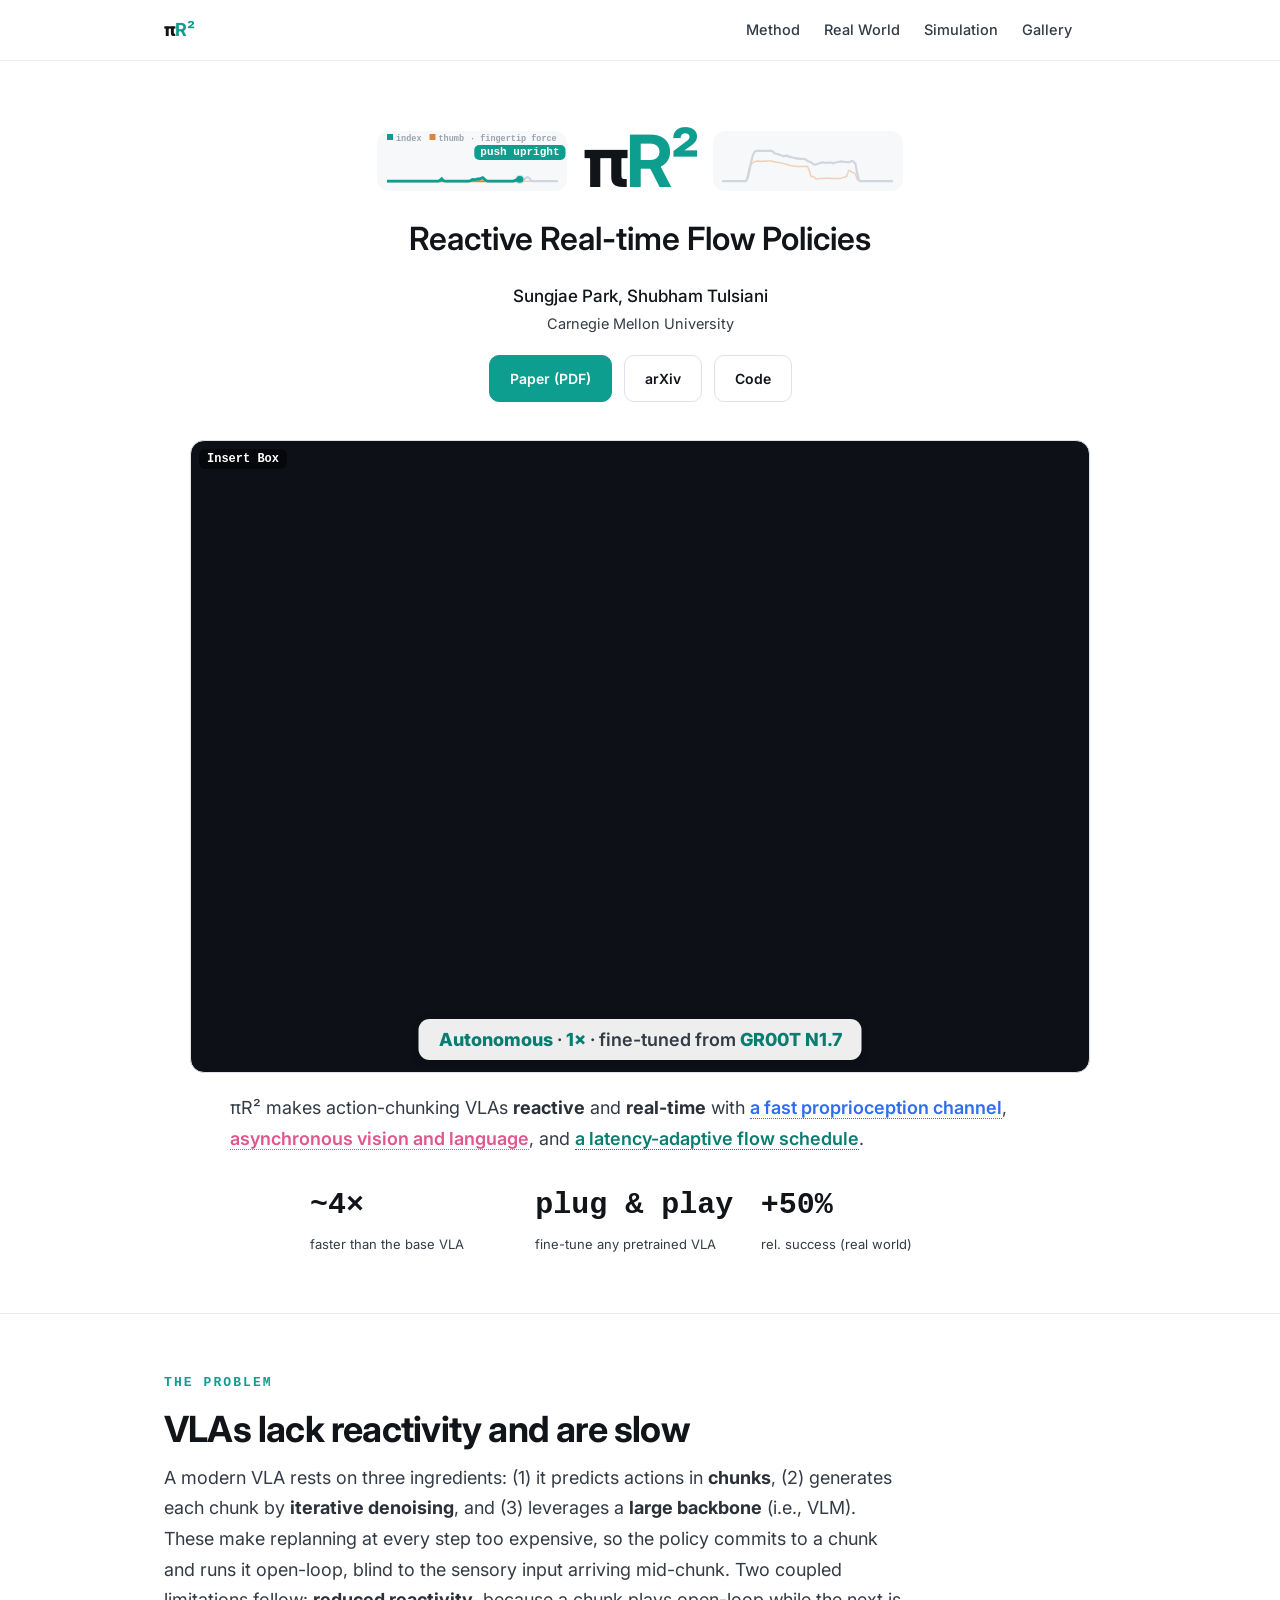
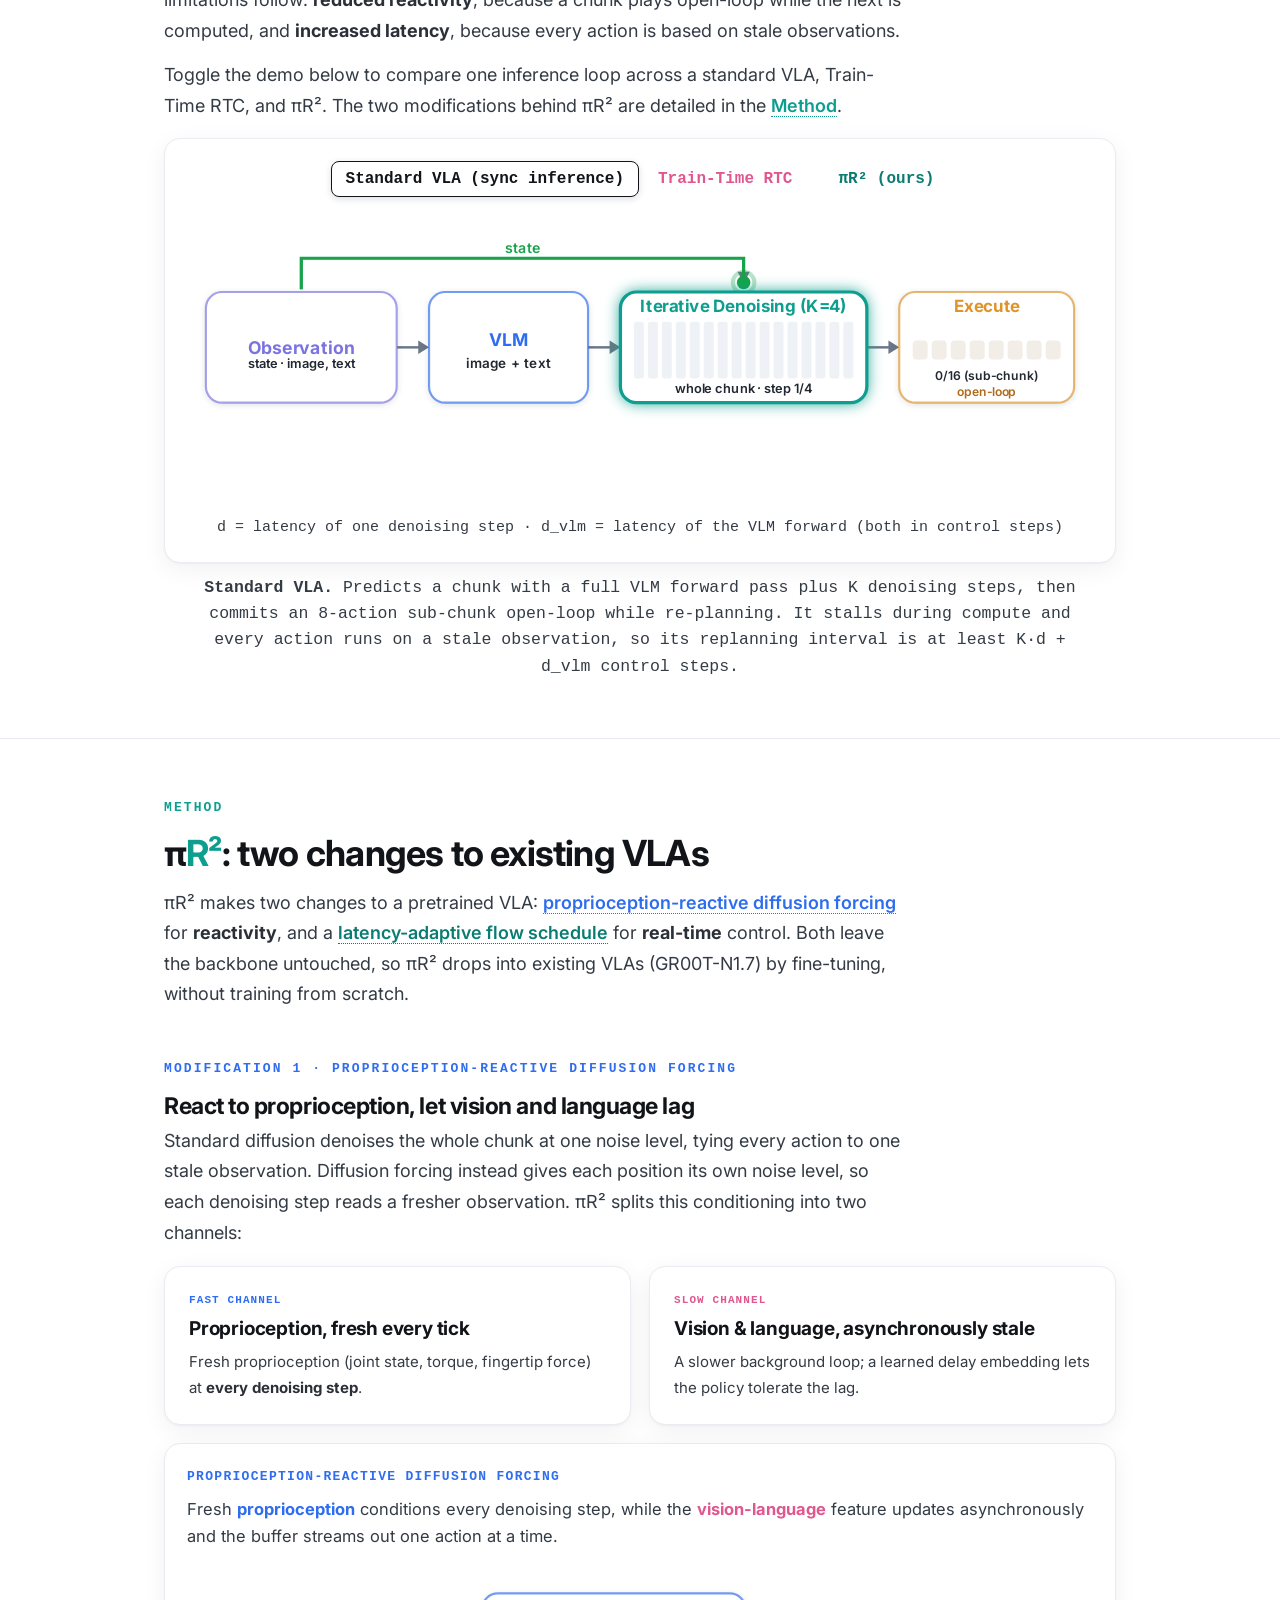
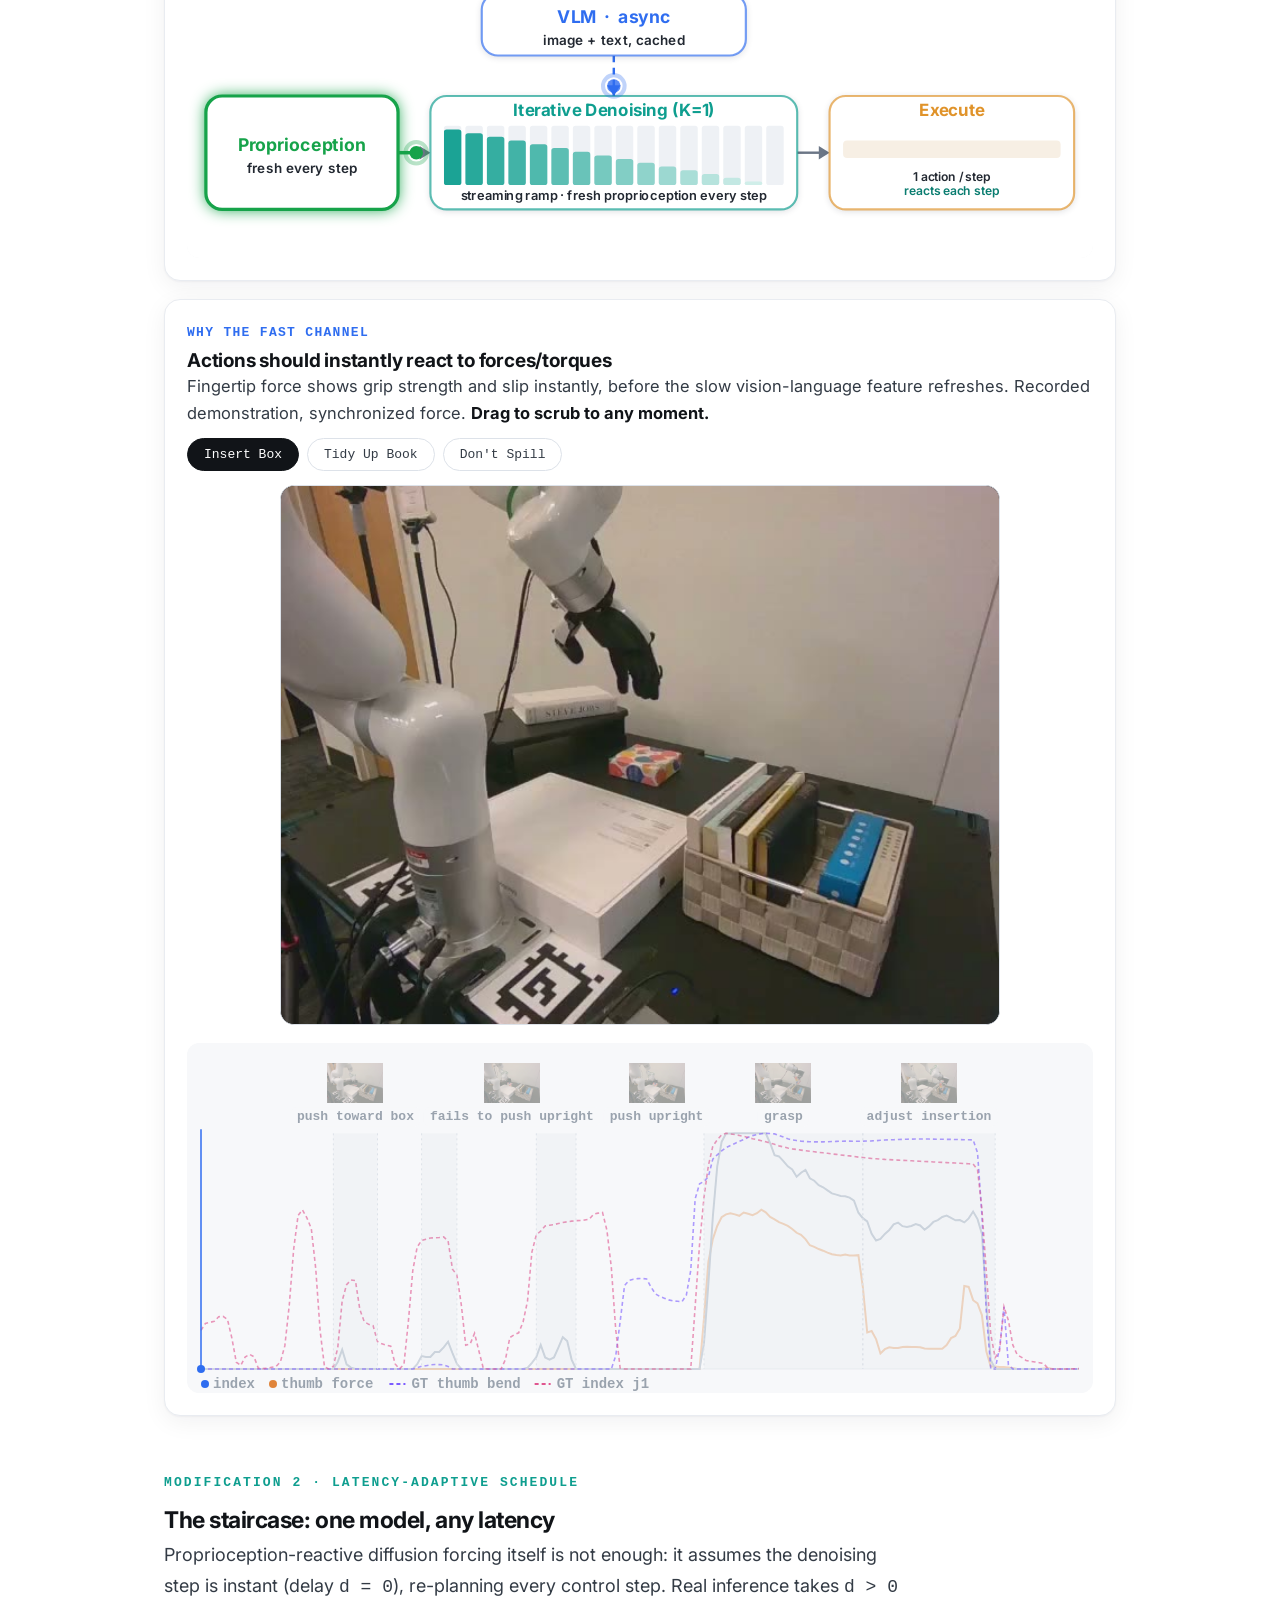
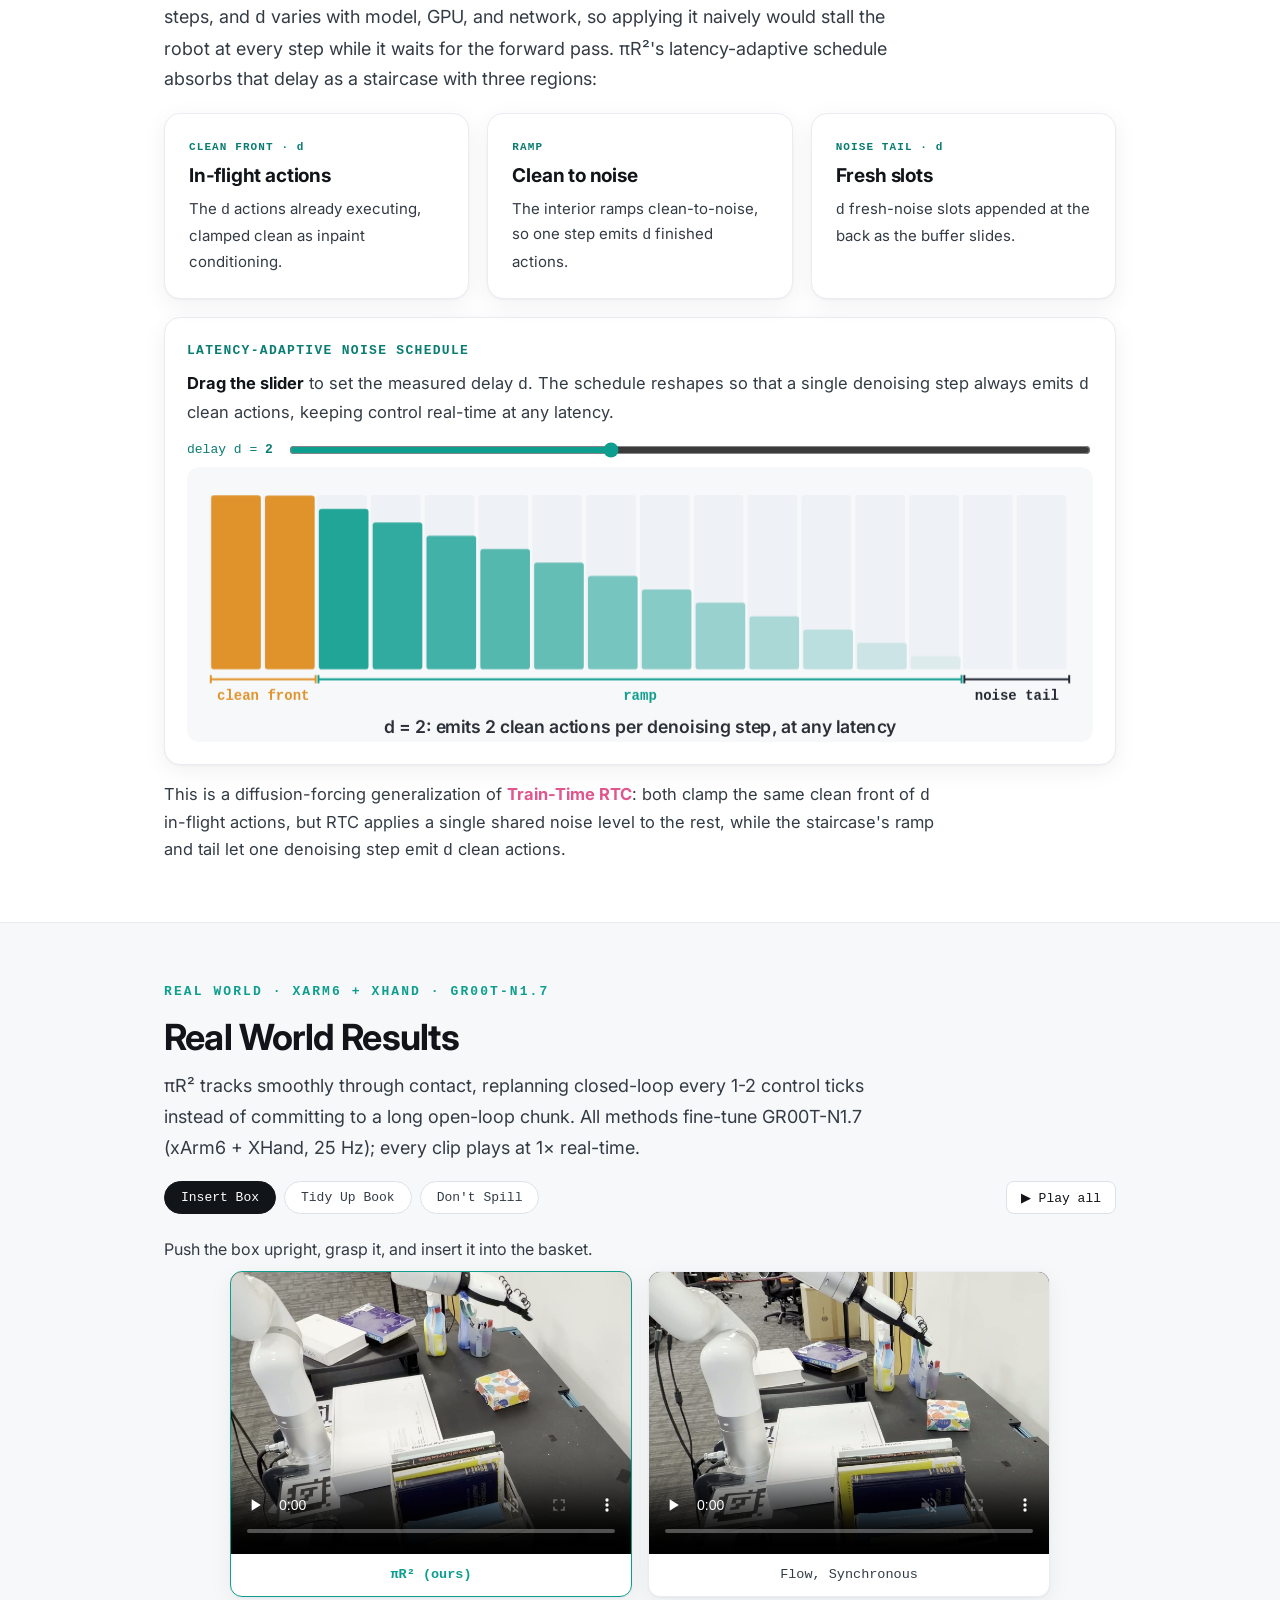
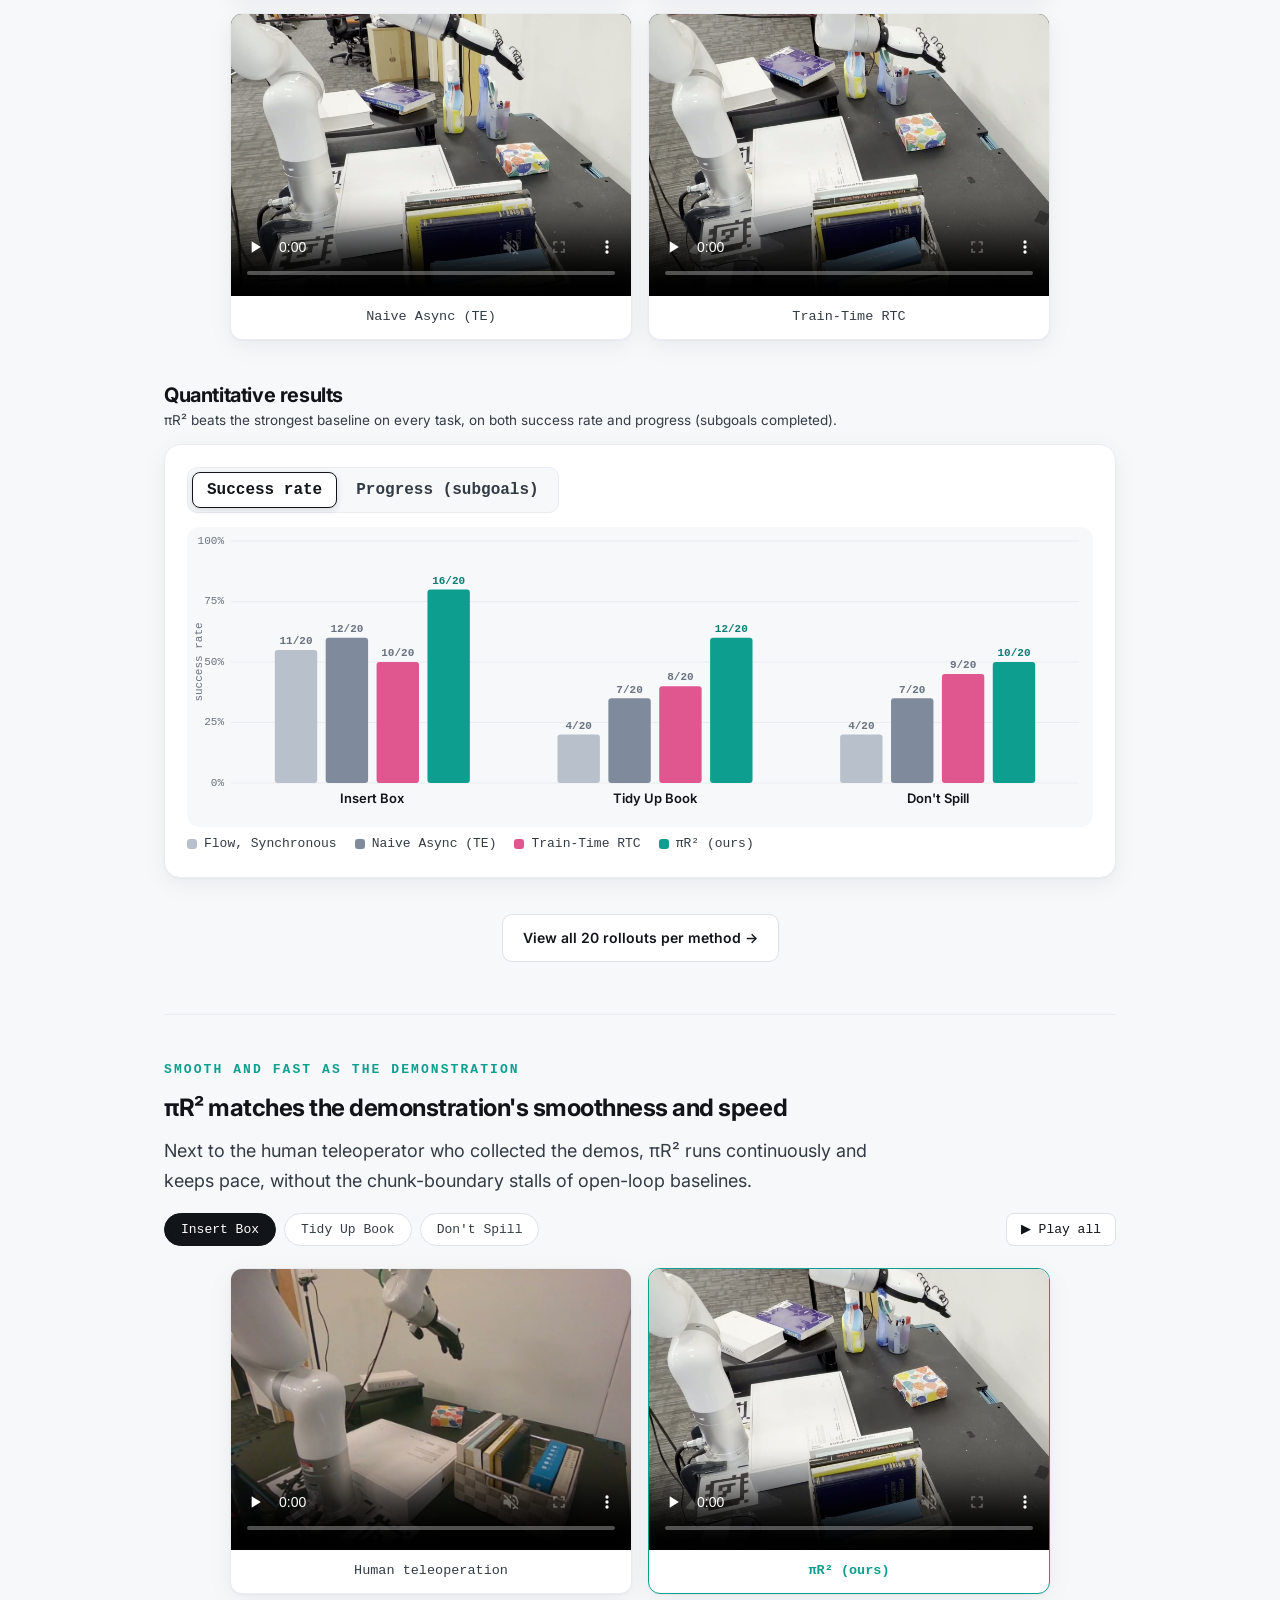
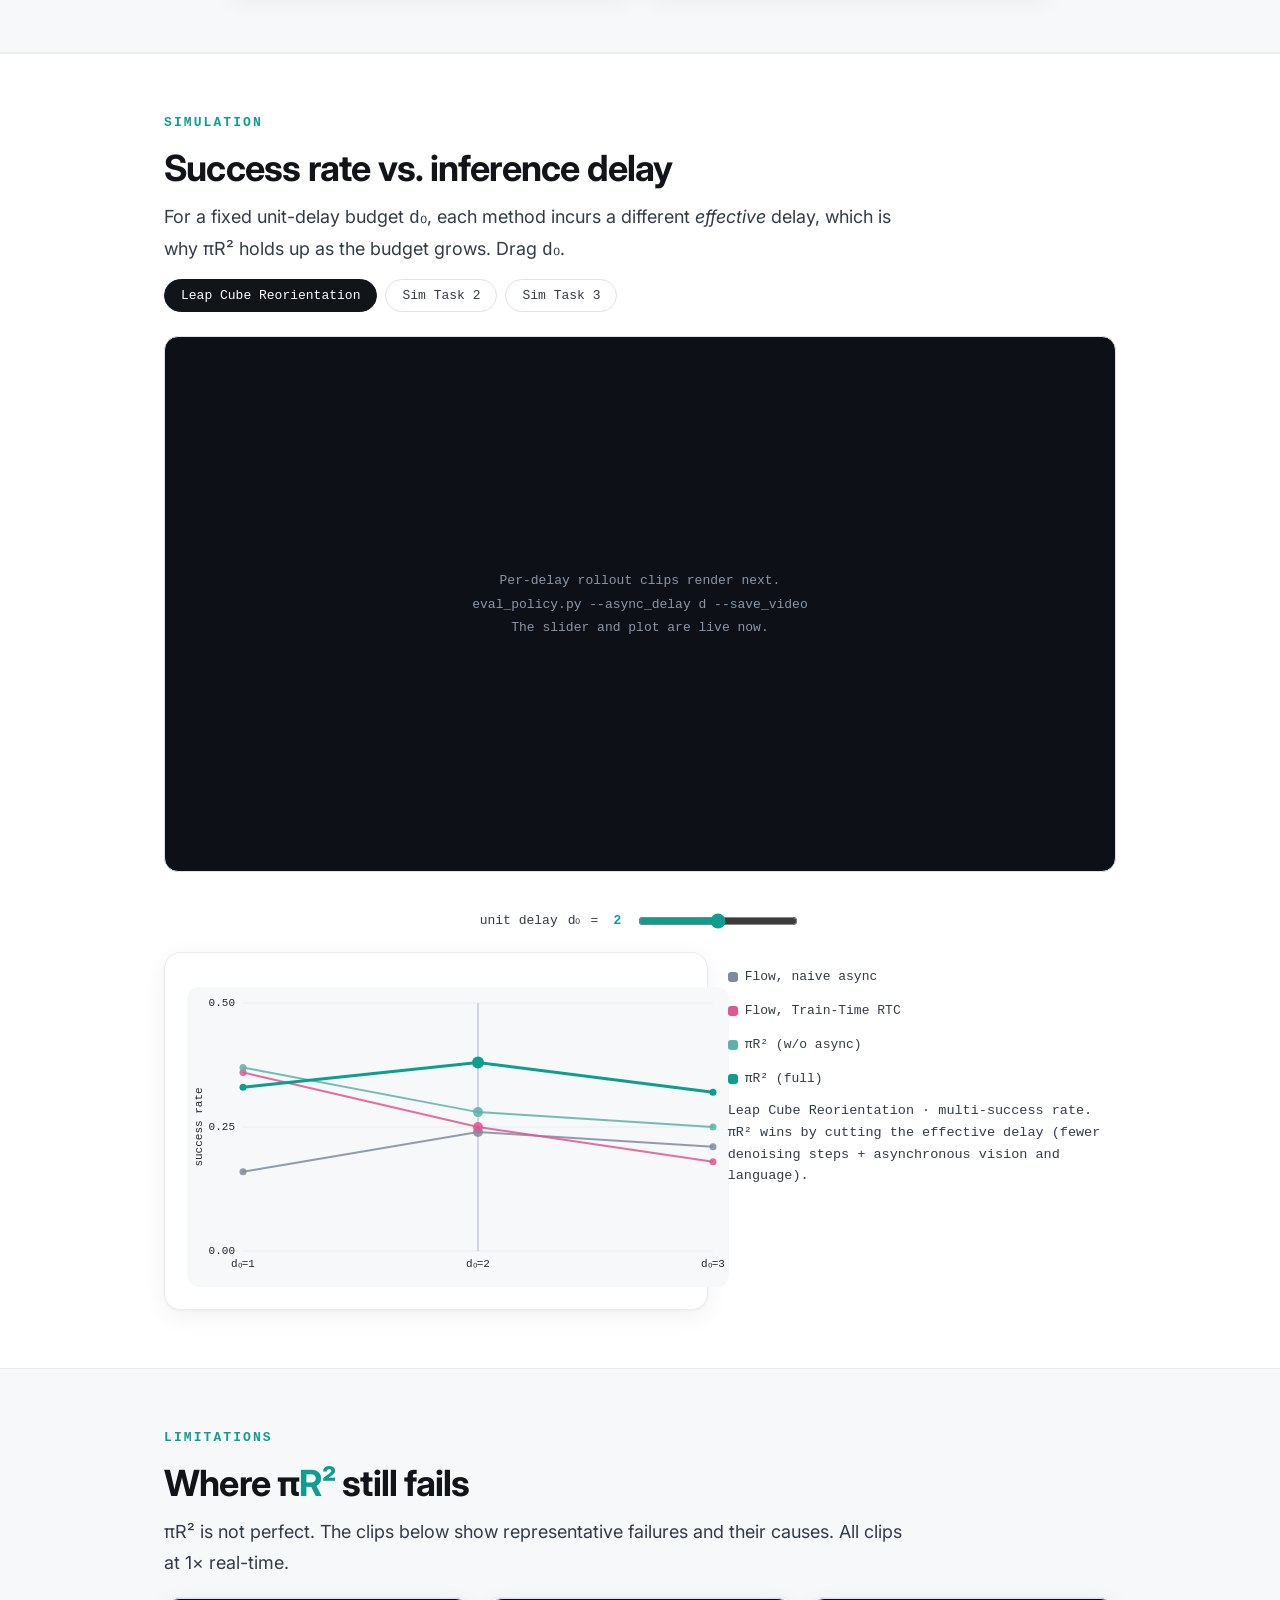
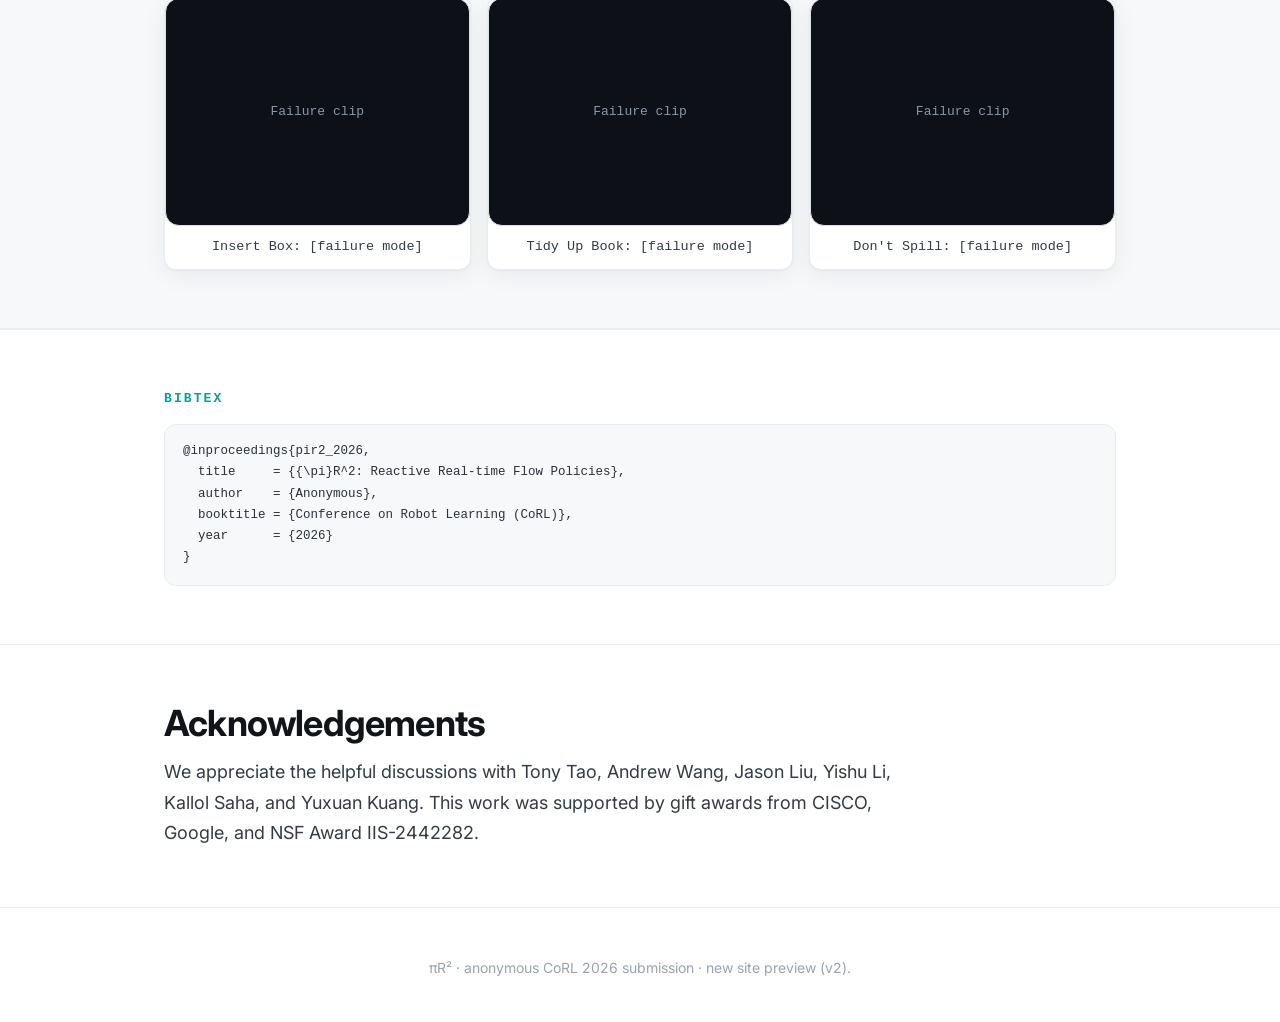
==== index.html @ e0f5c368 "Results chart: default to Success rate" ====
<!doctype html>
<html lang="en">
<head>
<meta charset="utf-8">
<meta name="viewport" content="width=device-width, initial-scale=1">
<title>πR²: Reactive Real-time Flow Policies</title>
<link rel="preconnect" href="https://fonts.googleapis.com">
<link href="https://fonts.googleapis.com/css2?family=Inter:wght@400;500;600;700;800&display=swap" rel="stylesheet">
<link rel="icon" href="static/favicon.svg" type="image/svg+xml">
<link rel="stylesheet" href="static/css/site.css">
</head>
<body>

<!-- NAV -->
<nav class="nav"><div class="wrap">
  <a class="brand" href="#top">&pi;<b>R²</b></a>
  <span class="links">
    <a href="#method">Method</a>
    <a href="#tasks">Real World</a>
    <a href="#delay">Simulation</a>
    <a href="rollouts.html">Gallery</a>
  </span>
  <span class="nav-actions"></span>
</div></nav>

<!-- HERO -->
<header class="hero" id="top"><div class="wrap">
  <div class="brandrow">
    <canvas class="hero-wave" aria-hidden="true"></canvas>
    <h1 class="title"><span class="pi">π</span><b>R²</b></h1>
    <canvas class="hero-wave" aria-hidden="true"></canvas>
  </div>
  <p class="subtitle">Reactive Real-time Flow Policies</p>
  <p class="authors"><a href="https://rureadyo.github.io/" target="_blank" rel="noopener">Sungjae Park</a>, <a href="https://shubhtuls.github.io/" target="_blank" rel="noopener">Shubham Tulsiani</a></p>
  <p class="affil">Carnegie Mellon University</p>
  <div class="cta">
    <a class="btn primary" href="#" id="paper-link">Paper (PDF)</a>
    <a class="btn" href="#" id="arxiv-link">arXiv</a>
    <a class="btn" href="#" id="code-link">Code</a>
  </div>
</div></header>

<!-- TEASER -->
<section id="teaser"><div class="wrap">
  <div class="vidwrap reel" style="max-width:900px;margin:0 auto;aspect-ratio:1536/1080">
    <video id="teaser-reel" muted playsinline autoplay preload="auto"></video>
    <span class="tlab" id="reel-lab"></span>
    <span class="tlab zoom" id="reel-zoom" style="display:none">reacting to contact</span>
    <div class="reel-sub"><b>Autonomous</b> &middot; <b>1&times;</b> &middot; fine-tuned from <b>GR00T&nbsp;N1.7</b></div>
  </div>
  <p class="lead" style="max-width:820px;margin:20px auto 0">πR² makes action-chunking VLAs <b style="color:var(--text)">reactive</b> and <b style="color:var(--text)">real-time</b> with <a href="#mod1" class="jump" style="color:var(--fast)">a fast proprioception channel</a>, <a href="#mod1" class="jump" style="color:var(--slow)">asynchronous vision and language</a>, and <a href="#mod2" class="jump" style="color:var(--accent-d)">a latency-adaptive flow schedule</a>.</p>
  <div class="stats">
    <div class="stat"><div class="n">~4×</div><div class="l">faster than the base VLA</div></div>
    <div class="stat"><div class="n">plug &amp; play</div><div class="l">fine-tune any pretrained VLA</div></div>
    <div class="stat"><div class="n">+50%</div><div class="l">rel. success (real world)</div></div>
  </div>
</div></section>

<!-- PROBLEM -->
<section id="problem"><div class="wrap">
  <p class="eyebrow">The problem</p>
  <h2>VLAs lack reactivity and are slow</h2>
  <p class="lead">A modern VLA rests on three ingredients: (1) it predicts actions in <b style="color:var(--text)">chunks</b>, (2) generates each chunk by <b style="color:var(--text)">iterative denoising</b>, and (3) leverages a <b style="color:var(--text)">large backbone</b> (i.e., VLM). These make replanning at every step too expensive, so the policy commits to a chunk and runs it open-loop, blind to the sensory input arriving mid-chunk. Two coupled limitations follow: <b style="color:var(--text)">reduced reactivity</b>, because a chunk plays open-loop while the next is computed, and <b style="color:var(--text)">increased latency</b>, because every action is based on stale observations.</p>
  <p class="lead" style="margin-top:14px">Toggle the demo below to compare one inference loop across a standard VLA, Train-Time RTC, and πR². The two modifications behind πR² are detailed in the <a href="#method" class="jump" style="color:var(--accent)">Method</a>.</p>
  <div class="panel" style="margin-top:16px">
    <div class="seg" id="flow-seg" style="margin-bottom:14px;justify-content:center;flex-wrap:wrap;width:100%;background:none;border:none;padding:0">
      <button class="segbtn active" data-m="0">Standard VLA (sync inference)</button>
      <button class="segbtn" data-m="3" style="color:#e0568f">Train-Time RTC</button>
      <button class="segbtn" data-m="4" style="margin-left:12px;color:var(--accent-d);font-weight:700">πR² (ours)</button>
    </div>
    <div class="hscroll"><canvas id="vla-canvas"></canvas></div>
    <p class="note" style="margin:8px 0 0;color:var(--dim);text-align:center;font-size:15px"><span class="mono">d</span> = latency of one denoising step &middot; <span class="mono">d_vlm</span> = latency of the VLM forward (both in control steps)</p>
  </div>
  <p class="note" id="flow-caption" style="max-width:880px;margin:12px auto 0;color:var(--dim);text-align:center;min-height:40px;font-size:16.5px"></p>
</div></section>

<!-- METHOD -->
<section id="method"><div class="wrap">
  <p class="eyebrow">Method</p>
  <h2>π<span style="color:var(--accent)">R²</span>: two changes to existing VLAs</h2>
  <p class="lead">πR² makes two changes to a pretrained VLA: <a href="#mod1" class="jump" style="color:var(--fast)">proprioception-reactive diffusion forcing</a> for <b style="color:var(--text)">reactivity</b>, and a <a href="#mod2" class="jump" style="color:var(--accent-d)">latency-adaptive flow schedule</a> for <b style="color:var(--text)">real-time</b> control. Both leave the backbone untouched, so πR² drops into existing VLAs (GR00T-N1.7) by fine-tuning, without training from scratch.</p>

  <p id="mod1" class="eyebrow" style="margin-top:48px;color:var(--fast);scroll-margin-top:70px">Modification 1 · proprioception-reactive diffusion forcing</p>
  <h3 style="font-size:23px;letter-spacing:-.02em;margin:0 0 6px">React to proprioception, let vision and language lag</h3>
  <p class="lead" style="margin-top:0">Standard diffusion denoises the whole chunk at one noise level, tying every action to one stale observation. Diffusion forcing instead gives each position its own noise level, so each denoising step reads a fresher observation. πR² splits this conditioning into two channels:</p>
  <div class="cards" style="margin-top:18px">
    <div class="card fast">
      <div class="tag">Fast channel</div>
      <h3>Proprioception, fresh every tick</h3>
      <p>Fresh proprioception (joint state, torque, fingertip force) at <b style="color:var(--text)">every denoising step</b>.</p>
    </div>
    <div class="card slow">
      <div class="tag">Slow channel</div>
      <h3>Vision &amp; language, asynchronously stale</h3>
      <p>A slower background loop; a learned delay embedding lets the policy tolerate the lag.</p>
    </div>
  </div>
  <div class="panel" style="margin-top:18px">
    <div class="tag mono" style="color:var(--fast);font-size:13px;letter-spacing:.1em;text-transform:uppercase;font-weight:600">Proprioception-reactive diffusion forcing</div>
    <p class="note" style="margin:8px 0 12px;color:var(--dim);font-size:16.5px;font-family:var(--sans)">Fresh <b style="color:var(--fast)">proprioception</b> conditions every denoising step, while the <b style="color:var(--slow)">vision-language</b> feature updates asynchronously and the buffer streams out one action at a time.</p>
    <div class="hscroll"><canvas id="m1-canvas"></canvas></div>
  </div>
  <div class="panel" style="margin-top:18px">
    <div class="tag mono" style="color:var(--fast);font-size:13px;letter-spacing:.1em;text-transform:uppercase;font-weight:600">Why the fast channel</div>
    <h3 style="margin:6px 0 2px">Actions should instantly react to forces/torques</h3>
    <p class="note" style="margin:0 0 12px;color:var(--dim);font-size:16.5px;font-family:var(--sans)">Fingertip force shows grip strength and slip instantly, before the slow vision-language feature refreshes. Recorded demonstration, synchronized force. <b style="color:var(--ink)">Drag to scrub to any moment.</b></p>
    <div class="tabs" id="proprio-tabs" style="margin-bottom:14px"></div>
    <div class="pgrid">
      <div class="vidwrap" style="aspect-ratio:4/3">
        <video id="proprio-video" muted loop playsinline autoplay preload="auto" poster="static/videos/proprio/frames/box_0.jpg"></video>
      </div>
      <div class="hscroll"><div class="hswide"><canvas id="proprio-canvas"></canvas></div></div>
    </div>
  </div>

  <p id="mod2" class="eyebrow" style="margin-top:56px;color:var(--accent);scroll-margin-top:70px">Modification 2 · latency-adaptive schedule</p>
  <h3 style="font-size:23px;letter-spacing:-.02em;margin:0 0 6px">The staircase: one model, any latency</h3>
  <p class="lead" style="margin-top:0">Proprioception-reactive diffusion forcing itself is not enough: it assumes the denoising step is instant (delay <span class="mono">d = 0</span>), re-planning every control step. Real inference takes <span class="mono">d &gt; 0</span> steps, and <span class="mono">d</span> varies with model, GPU, and network, so applying it naively would stall the robot at every step while it waits for the forward pass. πR²'s latency-adaptive schedule absorbs that delay as a staircase with three regions:</p>
  <div class="cards" style="margin-top:18px;grid-template-columns:repeat(auto-fit,minmax(190px,1fr))">
    <div class="card"><div class="tag" style="color:var(--accent-d)">Clean front &middot; <span style="text-transform:none">d</span></div><h3>In-flight actions</h3><p>The <span class="mono">d</span> actions already executing, clamped clean as inpaint conditioning.</p></div>
    <div class="card"><div class="tag" style="color:var(--accent-d)">Ramp</div><h3>Clean to noise</h3><p>The interior ramps clean-to-noise, so one step emits <span class="mono">d</span> finished actions.</p></div>
    <div class="card"><div class="tag" style="color:var(--accent-d)">Noise tail &middot; <span style="text-transform:none">d</span></div><h3>Fresh slots</h3><p><span class="mono">d</span> fresh-noise slots appended at the back as the buffer slides.</p></div>
  </div>
  <div class="panel" style="margin-top:18px">
    <div class="tag mono" style="color:var(--accent-d);font-size:13px;letter-spacing:.1em;text-transform:uppercase;font-weight:600">Latency-adaptive noise schedule</div>
    <p class="note" style="margin:8px 0 14px;color:var(--dim);font-size:16.5px;font-family:var(--sans)"><b style="color:var(--ink)">Drag the slider</b> to set the measured delay <span class="mono">d</span>. The schedule reshapes so that a single denoising step always emits <span class="mono">d</span> clean actions, keeping control real-time at any latency.</p>
    <div style="display:flex;align-items:center;gap:14px;margin-bottom:6px">
      <span class="mono" style="font-size:13px;color:var(--accent-d);white-space:nowrap">delay d = <b id="m2-dval">2</b></span>
      <input type="range" id="m2-d" min="0" max="5" value="2" step="1" style="flex:1;accent-color:var(--accent)">
    </div>
    <div class="hscroll"><canvas id="m2-canvas"></canvas></div>
  </div>
  <p class="note" style="max-width:780px;margin:16px 0 0;color:var(--dim);font-size:16.5px;font-family:var(--sans)">This is a diffusion-forcing generalization of <b style="color:#e0568f">Train-Time RTC</b>: both clamp the same clean front of <span class="mono">d</span> in-flight actions, but RTC applies a single shared noise level to the rest, while the staircase's ramp and tail let one denoising step emit <span class="mono">d</span> clean actions.</p>

</div></section>

<!-- REAL-WORLD TASKS -->
<section id="tasks" class="alt"><div class="wrap">
  <p class="eyebrow">Real world · xArm6 + XHand ·  GR00T-N1.7</p>
  <h2>Real World Results</h2>
  <p class="lead">πR² tracks smoothly through contact, replanning closed-loop every 1-2 control ticks instead of committing to a long open-loop chunk. All methods fine-tune GR00T-N1.7 (xArm6 + XHand, 25&nbsp;Hz); every clip plays at 1× real-time.</p>

  <div class="tabs" style="margin-top:18px">
    <button class="tab active" data-tab="task" data-key="box">Insert Box</button>
    <button class="tab" data-tab="task" data-key="book">Tidy Up Book</button>
    <button class="tab" data-tab="task" data-key="spill">Don't Spill</button>
    <button class="btn-sm playall" data-group="task" style="margin-left:auto">▶ Play all</button>
</div>

  <div data-tabgroup="task">
    <div data-panel="task" data-key="box">
      <p class="taskdesc">Push the box upright, grasp it, and insert it into the basket.</p>
      <div class="taskgrid">
        <div class="vcell ours" data-task="box" data-method="ours"><video preload="none" poster="static/videos/posters/box_ours.jpg" controls muted loop playsinline><source src="static/videos/box_ours.mp4" type="video/mp4"></video><div class="lab">πR² (ours)</div></div>
        <div class="vcell" data-task="box" data-method="sync"><video preload="none" poster="static/videos/posters/box_sync.jpg" controls muted loop playsinline><source src="static/videos/box_sync.mp4" type="video/mp4"></video><div class="lab">Flow, Synchronous</div></div>
        <div class="vcell" data-task="box" data-method="async"><video preload="none" poster="static/videos/posters/box_async.jpg" controls muted loop playsinline><source src="static/videos/box_async.mp4" type="video/mp4"></video><div class="lab">Naive Async (TE)</div></div>
        <div class="vcell" data-task="box" data-method="rtc"><video preload="none" poster="static/videos/posters/box_rtc.jpg" controls muted loop playsinline><source src="static/videos/box_rtc.mp4" type="video/mp4"></video><div class="lab">Train-Time RTC</div></div>
      </div>
    </div>
    <div data-panel="task" data-key="book" style="display:none">
      <p class="taskdesc">Pull a book from the stack and place it into the basket.</p>
      <div class="taskgrid">
        <div class="vcell ours" data-task="book" data-method="ours"><video preload="none" poster="static/videos/posters/book_ours.jpg" controls muted loop playsinline><source src="static/videos/book_ours.mp4" type="video/mp4"></video><div class="lab">πR² (ours)</div></div>
        <div class="vcell" data-task="book" data-method="sync"><video preload="none" poster="static/videos/posters/book_sync.jpg" controls muted loop playsinline><source src="static/videos/book_sync.mp4" type="video/mp4"></video><div class="lab">Flow, Synchronous</div></div>
        <div class="vcell" data-task="book" data-method="async"><video preload="none" poster="static/videos/posters/book_async.jpg" controls muted loop playsinline><source src="static/videos/book_async.mp4" type="video/mp4"></video><div class="lab">Naive Async (TE)</div></div>
        <div class="vcell" data-task="book" data-method="rtc"><video preload="none" poster="static/videos/posters/book_rtc.jpg" controls muted loop playsinline><source src="static/videos/book_rtc.mp4" type="video/mp4"></video><div class="lab">Train-Time RTC</div></div>
      </div>
    </div>
    <div data-panel="task" data-key="spill" style="display:none">
      <p class="taskdesc">Pick the ball, place it in the bowl, carry to the cutting board without spilling.</p>
      <div class="taskgrid">
        <div class="vcell ours" data-task="spill" data-method="ours"><video preload="none" poster="static/videos/posters/spill_ours.jpg" controls muted loop playsinline><source src="static/videos/spill_ours.mp4" type="video/mp4"></video><div class="lab">πR² (ours)</div></div>
        <div class="vcell" data-task="spill" data-method="sync"><video preload="none" poster="static/videos/posters/spill_sync.jpg" controls muted loop playsinline><source src="static/videos/spill_sync.mp4" type="video/mp4"></video><div class="lab">Flow, Synchronous</div></div>
        <div class="vcell" data-task="spill" data-method="async"><video preload="none" poster="static/videos/posters/spill_async.jpg" controls muted loop playsinline><source src="static/videos/spill_async.mp4" type="video/mp4"></video><div class="lab">Naive Async (TE)</div></div>
        <div class="vcell" data-task="spill" data-method="rtc"><video preload="none" poster="static/videos/posters/spill_rtc.jpg" controls muted loop playsinline><source src="static/videos/spill_rtc.mp4" type="video/mp4"></video><div class="lab">Train-Time RTC</div></div>
      </div>
    </div>
  </div>
  <div style="margin-top:44px">
    <h3 style="font-size:20px;letter-spacing:-.02em;margin:0 0 4px">Quantitative results</h3>
    <p class="note" style="margin:0 0 12px;font-family:var(--sans);color:var(--dim)">πR² beats the strongest baseline on every task, on both success rate and progress (subgoals completed).</p>
    <div class="panel">
      <div class="seg" id="results-metric" style="margin-bottom:14px">
        <button class="segbtn active" data-m="sr">Success rate</button>
        <button class="segbtn" data-m="prog">Progress (subgoals)</button>
      </div>
      <div class="hscroll"><canvas id="results-canvas"></canvas></div>
      <div class="legend" style="margin-top:6px">
        <span class="k"><span class="dot" style="background:#b8c0cc"></span> Flow, Synchronous</span>
        <span class="k"><span class="dot" style="background:#7f8b9c"></span> Naive Async (TE)</span>
        <span class="k"><span class="dot" style="background:#e0568f"></span> Train-Time RTC</span>
        <span class="k"><span class="dot" style="background:#0e9e8f"></span> πR² (ours)</span>
      </div>
    </div>
  </div>

  <div class="center" style="margin-top:36px">
    <a class="btn" href="rollouts.html">View all 20 rollouts per method →</a>
  </div>

  <div style="margin-top:52px;padding-top:44px;border-top:1px solid var(--line)">
    <p class="eyebrow">Smooth and fast as the demonstration</p>
    <h3 style="font-size:24px;letter-spacing:-.02em">πR² matches the demonstration's smoothness and speed</h3>
    <p class="lead" style="margin-bottom:6px">Next to the human teleoperator who collected the demos, πR² runs continuously and keeps pace, without the chunk-boundary stalls of open-loop baselines.</p>
    <div class="tabs" style="margin-top:16px">
    <button class="tab active" data-tab="tele" data-key="box">Insert Box</button>
    <button class="tab" data-tab="tele" data-key="book">Tidy Up Book</button>
    <button class="tab" data-tab="tele" data-key="spill">Don't Spill</button>
    <button class="btn-sm playall" data-group="tele" style="margin-left:auto">▶ Play all</button>
</div>
    <div data-tabgroup="tele">
      <div data-panel="tele" data-key="box">
        <div class="taskgrid uniform">
          <div class="vcell"><video preload="none" poster="static/videos/posters/teleop_box.jpg" controls muted loop playsinline><source src="static/videos/teleop_box.mp4" type="video/mp4"></video><div class="lab">Human teleoperation</div></div>
          <div class="vcell ours" data-task="box" data-method="ours"><video preload="none" poster="static/videos/posters/box_ours.jpg" controls muted loop playsinline><source src="static/videos/box_ours.mp4" type="video/mp4"></video><div class="lab">πR² (ours)</div></div>
        </div>
      </div>
      <div data-panel="tele" data-key="book" style="display:none">
        <div class="taskgrid uniform">
          <div class="vcell"><video preload="none" poster="static/videos/posters/teleop_book.jpg" controls muted loop playsinline><source src="static/videos/teleop_book.mp4" type="video/mp4"></video><div class="lab">Human teleoperation</div></div>
          <div class="vcell ours" data-task="book" data-method="ours"><video preload="none" poster="static/videos/posters/book_ours.jpg" controls muted loop playsinline><source src="static/videos/book_ours.mp4" type="video/mp4"></video><div class="lab">πR² (ours)</div></div>
        </div>
      </div>
      <div data-panel="tele" data-key="spill" style="display:none">
        <div class="taskgrid uniform">
          <div class="vcell"><video preload="none" poster="static/videos/posters/teleop_spill.jpg" controls muted loop playsinline><source src="static/videos/teleop_spill.mp4" type="video/mp4"></video><div class="lab">Human teleoperation</div></div>
          <div class="vcell ours" data-task="spill" data-method="ours"><video preload="none" poster="static/videos/posters/spill_ours.jpg" controls muted loop playsinline><source src="static/videos/spill_ours.mp4" type="video/mp4"></video><div class="lab">πR² (ours)</div></div>
        </div>
      </div>
    </div>
  </div>

</div></section>

<!-- DELAY EXPLORER -->
<section id="delay"><div class="wrap">
  <p class="eyebrow">Simulation</p>
  <h2>Success rate vs. inference delay</h2>
  <p class="lead">For a fixed unit-delay budget <span class="mono">d₀</span>, each method incurs a different <em>effective</em> delay, which is why πR² holds up as the budget grows. Drag <span class="mono">d₀</span>.</p>
  <div class="tabs" id="delay-tabs" style="margin:14px 0 4px"></div>
  <div class="explorer">
    <div class="vidwrap">
      <video id="delay-video" muted loop playsinline preload="none" style="display:none">
        <source id="delay-video-src" src="" type="video/mp4"></video>
      <div class="ph" id="delay-ph">Per-delay rollout clips render next.<br><span class="mono">eval_policy.py --async_delay d --save_video</span><br>The slider and plot are live now.</div>
    </div>
    <div class="controls" style="justify-content:center">
      <div class="ctl">unit delay <span class="mono">d₀</span> = <span class="val" id="delay-x-val">2</span>
        <input type="range" id="delay-x"></div>
    </div>
    <div class="explorer-2">
      <div class="panel">
        <div id="delay-readout" class="readout"></div>
        <canvas id="delay-canvas"></canvas>
      </div>
      <div>
        <div class="legend" style="flex-direction:column;gap:12px">
          <span class="k"><span class="dot" style="background:#7f8b9c"></span> Flow, naive async</span>
          <span class="k"><span class="dot" style="background:#e0568f"></span> Flow, Train-Time RTC</span>
          <span class="k"><span class="dot" style="background:#5bb3a6"></span> πR² (w/o async)</span>
          <span class="k"><span class="dot" style="background:#0e9e8f"></span> πR² (full)</span>
        </div>
        <p class="note" id="delay-note"></p>
      </div>
    </div>
  </div>
</div></section>



<!-- FAILURES -->
<section id="failures" class="alt"><div class="wrap">
  <p class="eyebrow">Limitations</p>
  <h2>Where π<span style="color:var(--accent)">R²</span> still fails</h2>
  <p class="lead">πR² is not perfect. The clips below show representative failures and their causes. All clips at 1× real-time.</p>
  <div class="failgrid">
    <div class="vcell"><div class="vidwrap" style="aspect-ratio:4/3"><div class="ph">Failure clip</div></div><div class="lab">Insert Box: [failure mode]</div></div>
    <div class="vcell"><div class="vidwrap" style="aspect-ratio:4/3"><div class="ph">Failure clip</div></div><div class="lab">Tidy Up Book: [failure mode]</div></div>
    <div class="vcell"><div class="vidwrap" style="aspect-ratio:4/3"><div class="ph">Failure clip</div></div><div class="lab">Don't Spill: [failure mode]</div></div>
  </div>
</div></section>

<!-- CITE -->
<section id="cite"><div class="wrap">
  <p class="eyebrow">BibTeX</p>
  <div class="cite">@inproceedings{pir2_2026,
  title     = {{\pi}R^2: Reactive Real-time Flow Policies},
  author    = {Anonymous},
  booktitle = {Conference on Robot Learning (CoRL)},
  year      = {2026}
}</div>
</div></section>

<!-- ACKNOWLEDGEMENTS -->
<section id="ack"><div class="wrap">
  <h2>Acknowledgements</h2>
  <p class="lead">We appreciate the helpful discussions with Tony Tao, Andrew Wang, Jason Liu, Yishu Li, Kallol Saha, and Yuxuan Kuang. This work was supported by gift awards from CISCO, Google, and NSF Award IIS-2442282.</p>
</div></section>

<footer><div class="wrap">
  πR² · anonymous CoRL 2026 submission · new site preview (v2).
</div></footer>

<script src="static/js/hero.js"></script>
<script src="static/js/teaser.js"></script>
<script src="static/js/vlaflow.js"></script>
<script src="static/js/proprio_data.js"></script>
<script src="static/js/proprio.js"></script>
<script src="static/js/delay.js"></script>
<script src="static/js/mod2_sched.js"></script>
<script src="static/js/results.js"></script>
<script src="static/js/success.js"></script>
<script src="static/js/main.js"></script>
</body>
</html>
---- static/css/site.css ----
/* piR2 — clean light template */
:root{
  --bg:#ffffff;
  --bg-alt:#f7f8fa;
  --panel:#ffffff;
  --ink:#111418;        /* headings */
  --text:#2b3038;       /* body */
  --dim:#333b45;        /* secondary */
  --faint:#9aa3ae;      /* tertiary */
  --line:#e9ecf1;
  --line2:#dde2e9;
  --accent:#0e9e8f;     /* brand teal */
  --accent-d:#0a7d72;
  --accent-soft:#e7f6f3;
  --fast:#2f6df0;       /* proprioception (method only) */
  --slow:#e0568f;       /* vision/language (method only) */
  --good:#0e9e8f; --bad:#c2452f;
  --mono:'JetBrains Mono',ui-monospace,SFMono-Regular,Menlo,monospace;
  --sans:'Inter',system-ui,-apple-system,Segoe UI,Roboto,sans-serif;
  --maxw:1000px;
  --shadow:0 1px 2px rgba(16,24,40,.04),0 6px 24px rgba(16,24,40,.06);
}
*{box-sizing:border-box}
html{scroll-behavior:smooth}
body{margin:0;background:var(--bg);color:var(--text);font-family:var(--sans);
  font-size:17px;line-height:1.7;-webkit-font-smoothing:antialiased}
a{color:var(--accent);text-decoration:none}
a:hover{color:var(--accent-d)}
h1,h2,h3{color:var(--ink);line-height:1.12;letter-spacing:-.022em;font-weight:700;margin:0}
h2{font-size:clamp(26px,3.4vw,36px)}
h3{font-size:19px;letter-spacing:-.01em}
section{padding:58px 0;border-top:1px solid var(--line)}
section.alt{background:var(--bg-alt);border-top:1px solid var(--line);border-bottom:1px solid var(--line)}
.rollblock .gv{max-width:920px;margin:0 auto 22px}
.rollblock .gv .lab{font-family:var(--mono);font-size:17px;font-weight:600;color:var(--dim);margin-bottom:8px}
.rollblock .gv.ours .lab{color:var(--accent);font-weight:700}
.rollblock .gv video{width:100%;display:block;border:1px solid var(--line);border-radius:10px;background:#000}
.rollblock .gv.ours video{border:2px solid var(--accent)}
.wrap{max-width:var(--maxw);margin:0 auto;padding:0 24px}
.eyebrow{font-family:var(--mono);font-size:13px;letter-spacing:.16em;text-transform:uppercase;color:var(--accent);margin:0 0 14px;font-weight:700}
.lead{color:var(--dim);font-size:18px;max-width:740px;margin:14px 0 0}
.mono{font-family:var(--mono)}
.center{text-align:center}
.jump{text-decoration:none;border-bottom:1px dotted currentColor;font-weight:600}
.jump:hover{opacity:.65}
.center .lead{margin-left:auto;margin-right:auto}

/* nav */
.nav{position:sticky;top:0;z-index:50;background:rgba(255,255,255,.82);backdrop-filter:blur(10px);border-bottom:1px solid var(--line)}
.nav .wrap{display:flex;align-items:center;gap:22px;height:60px}
.nav .brand{font-weight:800;letter-spacing:-.03em;color:var(--ink);font-size:18px}
.nav .brand b{color:var(--accent)}
.nav .links{margin-left:auto;display:flex;gap:24px;font-size:14.5px}
.nav .links a{color:var(--dim);font-weight:500}
.nav .links a:hover{color:var(--ink)}
.nav-actions{margin-left:22px;display:flex;gap:8px}
.navbtn{font-size:13.5px;font-weight:600;padding:7px 14px;border-radius:8px;border:1px solid var(--line2);color:var(--ink);background:#fff;transition:.15s}
.navbtn:hover{border-color:var(--accent);color:var(--accent)}
@media(max-width:760px){.nav .links{display:none}}

@media(max-width:520px){.nav-actions{display:none}}

/* hero */
.hero{padding:60px 0 20px;text-align:center}
#teaser{padding-top:18px;border-top:none}
.hero .lead{margin-left:auto;margin-right:auto;text-align:justify;text-align-last:left;hyphens:auto}
.badges{display:flex;gap:8px;flex-wrap:wrap;justify-content:center;margin-bottom:26px}
.badge{font-family:var(--mono);font-size:12px;padding:5px 12px;border:1px solid var(--line2);border-radius:999px;color:var(--dim)}
.title{font-size:clamp(40px,7vw,72px);letter-spacing:-.04em;margin:0}
.title b{color:var(--accent);font-weight:inherit}
.title .pi{color:var(--ink)}
.brandrow{display:flex;flex-direction:row;align-items:center;justify-content:center;gap:16px}
.hero-wave{display:block;margin:0;width:190px;height:60px;flex:0 0 auto}
.wave-cap{margin:4px 0 0;font-size:12px;color:var(--faint);letter-spacing:.02em}
.wave-cap .wd{display:inline-block;width:9px;height:9px;border-radius:2px;margin:0 4px 0 8px;vertical-align:middle}
.wave-cap .wd:first-child{margin-left:0}
.subtitle{font-size:clamp(22px,3.2vw,32px);color:var(--ink);font-weight:600;margin:10px 0 0}
.authors{color:var(--ink);font-size:17px;font-weight:500;margin:16px 0 0}
.authors a{color:var(--ink);text-decoration:none}
.authors a:hover{color:var(--accent-d)}
.affil{color:var(--dim);font-size:14.5px;margin:1px 0 0}
.authors .mono{color:var(--faint)}
.cta{display:flex;gap:12px;flex-wrap:wrap;justify-content:center;margin-top:18px}
.btn{display:inline-flex;align-items:center;gap:8px;font-size:14px;font-weight:600;
  padding:11px 20px;border-radius:10px;border:1px solid var(--line2);color:var(--ink);background:#fff;transition:.15s}
.btn:hover{border-color:var(--accent);color:var(--accent)}
.btn.primary{background:var(--accent);color:#fff;border-color:var(--accent)}
.btn.primary:hover{background:var(--accent-d);color:#fff}

/* stat row */
.stats{display:grid;grid-template-columns:repeat(3,1fr);gap:16px;max-width:660px;margin:26px auto 0}
.stat .n{font-family:var(--mono);font-size:30px;font-weight:700;color:var(--ink)}
.stat .n span{color:var(--accent)}
.stat .l{color:var(--dim);font-size:13px;margin-top:2px}
@media(max-width:680px){.stats{grid-template-columns:repeat(2,1fr)}}

/* panel / cards */
.panel{background:var(--panel);border:1px solid var(--line);border-radius:16px;padding:22px;box-shadow:var(--shadow)}
.callout{background:#f1f8f6;border:1px solid #d3e7e1;border-left:4px solid var(--accent);border-radius:12px;padding:18px 22px;font-size:16.5px;line-height:1.65;color:var(--text)}
.overview{display:grid;grid-template-columns:1fr 1fr;gap:16px;margin-top:22px}
@media(max-width:680px){.overview{grid-template-columns:1fr}}
.ov{display:flex;gap:16px;align-items:flex-start;border-radius:14px;padding:22px 24px;font-size:17px;line-height:1.6;color:var(--text);text-decoration:none;transition:.15s}
.ov:hover{transform:translateY(-2px);box-shadow:var(--shadow)}
.ov-fast{background:#eaf1ff;border:1px solid #cfe0ff} .ov-acc{background:var(--accent-soft);border:1px solid #bfe7e0}
.ovn{flex:none;width:36px;height:36px;border-radius:50%;background:var(--fast);color:#fff;font:700 18px ui-monospace,monospace;display:flex;align-items:center;justify-content:center}
canvas{display:block;width:100%;border-radius:12px;background:var(--bg-alt)}
.controls{display:flex;align-items:center;gap:22px;flex-wrap:wrap;margin-top:18px;font-family:var(--mono);font-size:13px;color:var(--dim)}
.controls .ctl{display:flex;align-items:center;gap:10px}
.controls input[type=range]{accent-color:var(--accent);width:160px}
.controls .val{color:var(--accent);font-weight:700;min-width:18px;text-align:center}
.btn-sm{font-family:var(--mono);font-size:13px;padding:7px 14px;border-radius:8px;border:1px solid var(--line2);background:#fff;color:var(--ink);cursor:pointer}
.btn-sm:hover{border-color:var(--accent)}
.btn-sm.paused{color:var(--accent);border-color:var(--accent)}
.seg{display:inline-flex;gap:4px;padding:4px;background:var(--bg-alt);border:1px solid var(--line);border-radius:10px;margin-bottom:16px}
.segbtn{font-family:var(--mono);font-size:16px;padding:8px 14px;border:1.5px solid transparent;border-radius:8px;background:transparent;color:var(--dim);cursor:pointer;font-weight:600}
.segbtn.active{background:#fff;color:var(--ink);border-color:currentColor;box-shadow:0 2px 7px rgba(16,24,40,.14)}
.segbtn:hover{color:var(--ink)}
.legend{display:flex;gap:18px;flex-wrap:wrap;margin-top:14px;font-family:var(--mono);font-size:13px;color:var(--dim)}
.legend .k{display:inline-flex;align-items:center;gap:7px}
.dot{width:10px;height:10px;border-radius:3px;display:inline-block}

.cards{display:grid;grid-template-columns:1fr 1fr;gap:18px;margin-top:28px}
.card{background:var(--panel);border:1px solid var(--line);border-radius:16px;padding:24px;box-shadow:var(--shadow)}
.card .tag{font-family:var(--mono);font-size:11px;letter-spacing:.1em;text-transform:uppercase;font-weight:600}
.card.fast .tag{color:var(--fast)} .card.slow .tag{color:var(--slow)}
.card h3{margin:8px 0 0} .card p{color:var(--dim);font-size:15px;margin:10px 0 0}
@media(max-width:680px){.cards{grid-template-columns:1fr}}

/* delay explorer — video-forward */
.explorer{display:grid;grid-template-columns:1fr;gap:20px;margin-top:24px}
.vidwrap{background:#0d1016;border:1px solid var(--line2);border-radius:14px;overflow:hidden;position:relative;aspect-ratio:16/9;display:flex;align-items:center;justify-content:center}
.vidwrap video{width:100%;display:block;transition:opacity .3s ease}
.vidwrap video.switching{opacity:.35}
.vidwrap .ph{color:#8b97a7;font-family:var(--mono);font-size:13px;text-align:center;padding:24px;line-height:1.8}
.explorer-2{display:grid;grid-template-columns:1.4fr 1fr;gap:20px;align-items:start}
@media(max-width:820px){.explorer-2{grid-template-columns:1fr}}
.pgrid{display:block}
.pgrid .vidwrap{max-width:720px;margin:0 auto 18px}
#proprio-canvas{cursor:ew-resize}
.readout{font-family:var(--mono);font-size:14px;color:var(--dim);margin-bottom:12px}
.readout b{color:var(--ink)}

/* tasks */
.tabs{display:flex;gap:8px;margin:8px 0 22px;flex-wrap:wrap}
.tab{font-family:var(--mono);font-size:13px;padding:8px 16px;border-radius:999px;border:1px solid var(--line2);background:#fff;color:var(--dim);cursor:pointer}
.tab.active{background:var(--ink);color:#fff;border-color:var(--ink)}
.taskgrid{display:grid;grid-template-columns:repeat(2,1fr);gap:16px;max-width:820px;margin:0 auto}
.failgrid{display:grid;grid-template-columns:repeat(3,1fr);gap:16px;margin:18px 0 0}
@media(max-width:760px){.failgrid{grid-template-columns:1fr}}
.teasergrid{display:grid;grid-template-columns:repeat(3,1fr);gap:14px;max-width:1000px;margin:0 auto}
.tcell{position:relative;border-radius:12px;overflow:hidden;background:#0d1016;aspect-ratio:1536/1080;border:1px solid var(--line2)}
.tcell video{width:100%;height:100%;object-fit:cover;display:block}
.tlab{position:absolute;left:8px;top:8px;font:600 12px ui-monospace,monospace;color:#fff;background:rgba(0,0,0,.55);padding:3px 8px;border-radius:6px;z-index:2}
.tlab.zoom{left:auto;right:8px;top:8px;background:rgba(14,158,143,.9)}
#teaser-reel{width:100%;height:100%;object-fit:cover;display:block;transition:transform .45s ease}
.reel-sub{position:absolute;left:50%;transform:translateX(-50%);bottom:12px;z-index:2;max-width:calc(100% - 24px);white-space:nowrap;background:rgba(255,255,255,.93);border-radius:11px;padding:10px 20px;text-align:center;color:var(--dim);font:600 18px Inter,sans-serif;box-shadow:0 2px 8px rgba(0,0,0,.18)}
.reel-sub b{color:var(--accent-d);font-weight:800}
@media(max-width:760px){.teasergrid{grid-template-columns:1fr}}
@media(max-width:560px){.taskgrid{grid-template-columns:1fr}}
.vcell{background:#fff;border:1px solid var(--line);border-radius:12px;overflow:hidden;box-shadow:var(--shadow)}
.vcell.ours{border-color:var(--accent)}
.vcell{position:relative}
.vcell video{width:100%;display:block;background:#000}
.taskgrid.uniform .vcell video{aspect-ratio:1536/1080;object-fit:cover}
/* outcome shown only near clip end (.show added by JS) */
.vcell.gate.show{border-width:3px}
.vcell.gate.show.res-no{border-color:#ff4d63} .vcell.gate.show.res-ok{border-color:#16cdb5}
.sbadge{position:absolute;top:10px;right:10px;width:40px;height:40px;border-radius:50%;display:flex;align-items:center;justify-content:center;font:700 22px ui-monospace,monospace;color:#fff;box-shadow:0 2px 6px rgba(0,0,0,.3);z-index:2;opacity:0;transition:opacity .25s}
.vcell.show .sbadge{opacity:1}
.sbadge.ok{background:#0e9e8f} .sbadge.no{background:#d8344f}
/* custom fullscreen button (keeps DOM overlays visible in fullscreen) */
.fsbtn{position:absolute;bottom:8px;right:8px;width:30px;height:30px;border-radius:7px;border:0;background:rgba(17,20,24,.6);color:#fff;font-size:15px;cursor:pointer;z-index:3;opacity:0;transition:opacity .15s}
.gvid:hover .fsbtn,.vcell:hover .fsbtn{opacity:1}
.gvid:fullscreen,.vcell:fullscreen{background:#000;width:100vw;height:100vh}
.gvid:fullscreen video,.vcell:fullscreen video{width:100vw;height:100vh;object-fit:fill}
.gvid:fullscreen .grid-badges{inset:0}
.vcell:fullscreen .lab{position:absolute;bottom:14px;left:0;right:0;z-index:3}
/* per-tile badges over a 5x4 rollout grid */
.gvid{position:relative;line-height:0}
.grid-badges{position:absolute;inset:0;display:grid;grid-template-columns:repeat(5,1fr);grid-template-rows:repeat(4,1fr);pointer-events:none;border-radius:10px;overflow:hidden;opacity:0;transition:opacity .3s}
.grid-badges.show{opacity:1}
.gb{display:flex;align-items:flex-start;justify-content:flex-end;padding:4px;box-sizing:border-box}
.gb.ok{background:rgba(14,158,143,0.12)} .gb.no{background:rgba(216,52,79,0.16)}
.gb span{width:24px;height:24px;border-radius:50%;display:flex;align-items:center;justify-content:center;font:700 15px ui-monospace,monospace;color:#fff;box-shadow:0 1px 3px rgba(0,0,0,.4)}
.gb.ok span{background:#0e9e8f} .gb.no span{background:#d8344f}
.vcell .lab{font-family:var(--mono);font-size:13.5px;padding:10px 10px;color:var(--dim);text-align:center}
.vcell.ours .lab{color:var(--accent);font-weight:700}
.taskdesc{color:var(--dim);font-size:16px;margin:0 0 8px}

/* matrix */
table.matrix{width:100%;border-collapse:collapse;font-size:14px;margin-top:18px;background:#fff;border:1px solid var(--line);border-radius:12px;overflow:hidden}
table.matrix th,table.matrix td{padding:13px 12px;border-bottom:1px solid var(--line);text-align:center}
table.matrix tr:last-child td{border-bottom:none}
table.matrix th{font-family:var(--mono);font-size:11.5px;color:var(--dim);font-weight:600;text-transform:uppercase;letter-spacing:.04em;background:var(--bg-alt)}
table.matrix td:first-child,table.matrix th:first-child{text-align:left;color:var(--ink)}
table.matrix tr.ours{background:var(--accent-soft)}
table.matrix tr.ours td:first-child{color:var(--accent-d);font-weight:700}
.yes{color:var(--good);font-weight:700}.no{color:var(--faint)}

footer{padding:48px 0;border-top:1px solid var(--line);color:var(--faint);font-size:14px;text-align:center}
.cite{background:var(--bg-alt);border:1px solid var(--line);border-radius:12px;padding:16px 18px;font-family:var(--mono);font-size:12.5px;color:var(--text);white-space:pre-wrap;overflow:auto;text-align:left}
.note{font-family:var(--mono);font-size:13.5px;color:var(--dim);margin-top:10px;line-height:1.6}

@media(max-width:560px){.hero-wave{width:96px}.brandrow{gap:6px}}

/* mobile: let grid/flex children shrink and wrap long strings */
.explorer-2>*,.explorer>*{min-width:0}
.vidwrap .ph{overflow-wrap:anywhere;word-break:break-word}
.controls input[type=range]{max-width:100%}
@media(max-width:520px){.controls{gap:12px}}

/* mobile: keep wide canvas diagrams legible by scrolling them horizontally
   instead of shrinking to unreadable, and stack the inference-mode toggle */
.hscroll{overflow-x:auto;overflow-y:hidden;-webkit-overflow-scrolling:touch;max-width:100%;border-radius:12px}
.hscroll>canvas{border-radius:12px}
@media(max-width:600px){
  /* give each wide diagram a comfortable render width and scroll it horizontally */
  #vla-canvas,#m1-canvas{min-width:820px}      /* inference pipeline: 4 boxes + labels */
  #m2-canvas{min-width:660px}                  /* latency-adaptive staircase */
  #results-canvas{min-width:660px}             /* results bar chart */
  .hswide{min-width:900px}                      /* proprioception + GT-action plot */
  #flow-seg{flex-direction:column;align-items:stretch;gap:8px}
  #flow-seg .segbtn{width:100%;margin-left:0!important;border:1.5px solid var(--line);border-radius:10px}
  #flow-seg .segbtn.active{border-color:currentColor}
}
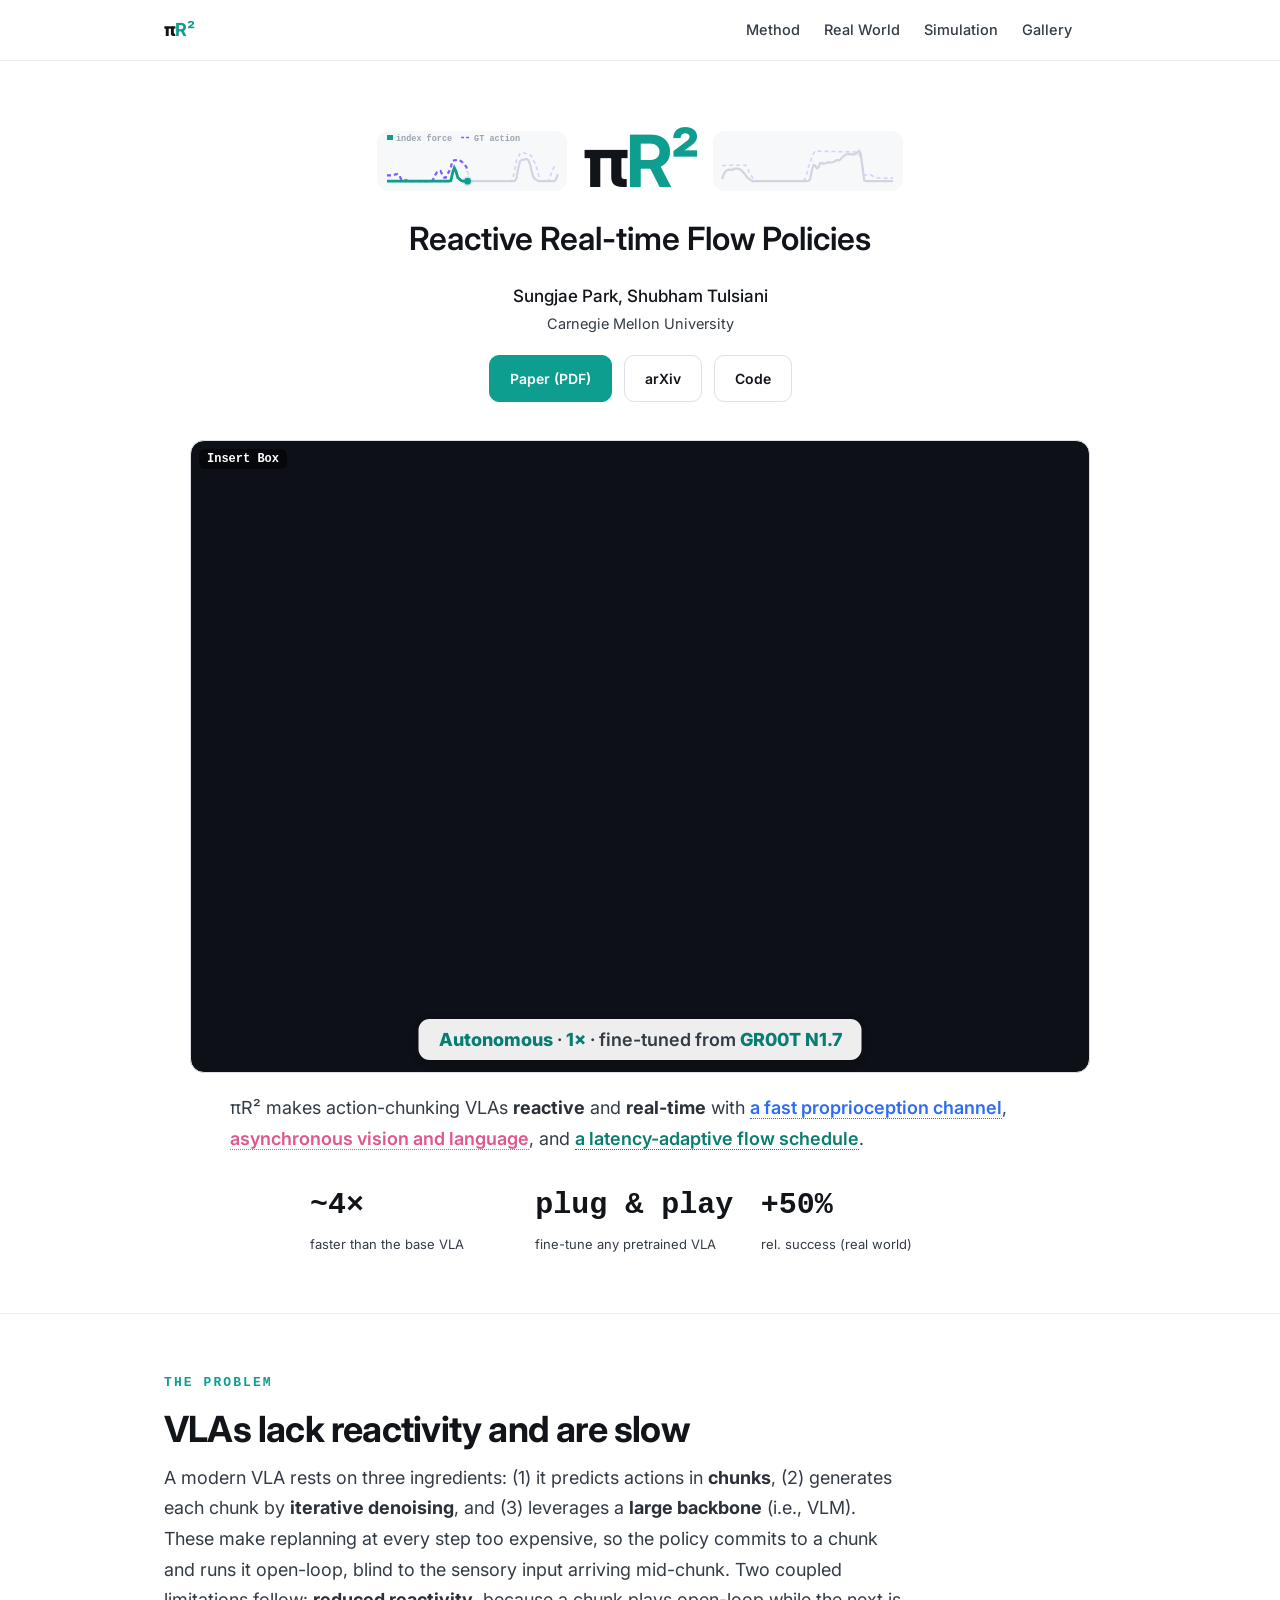
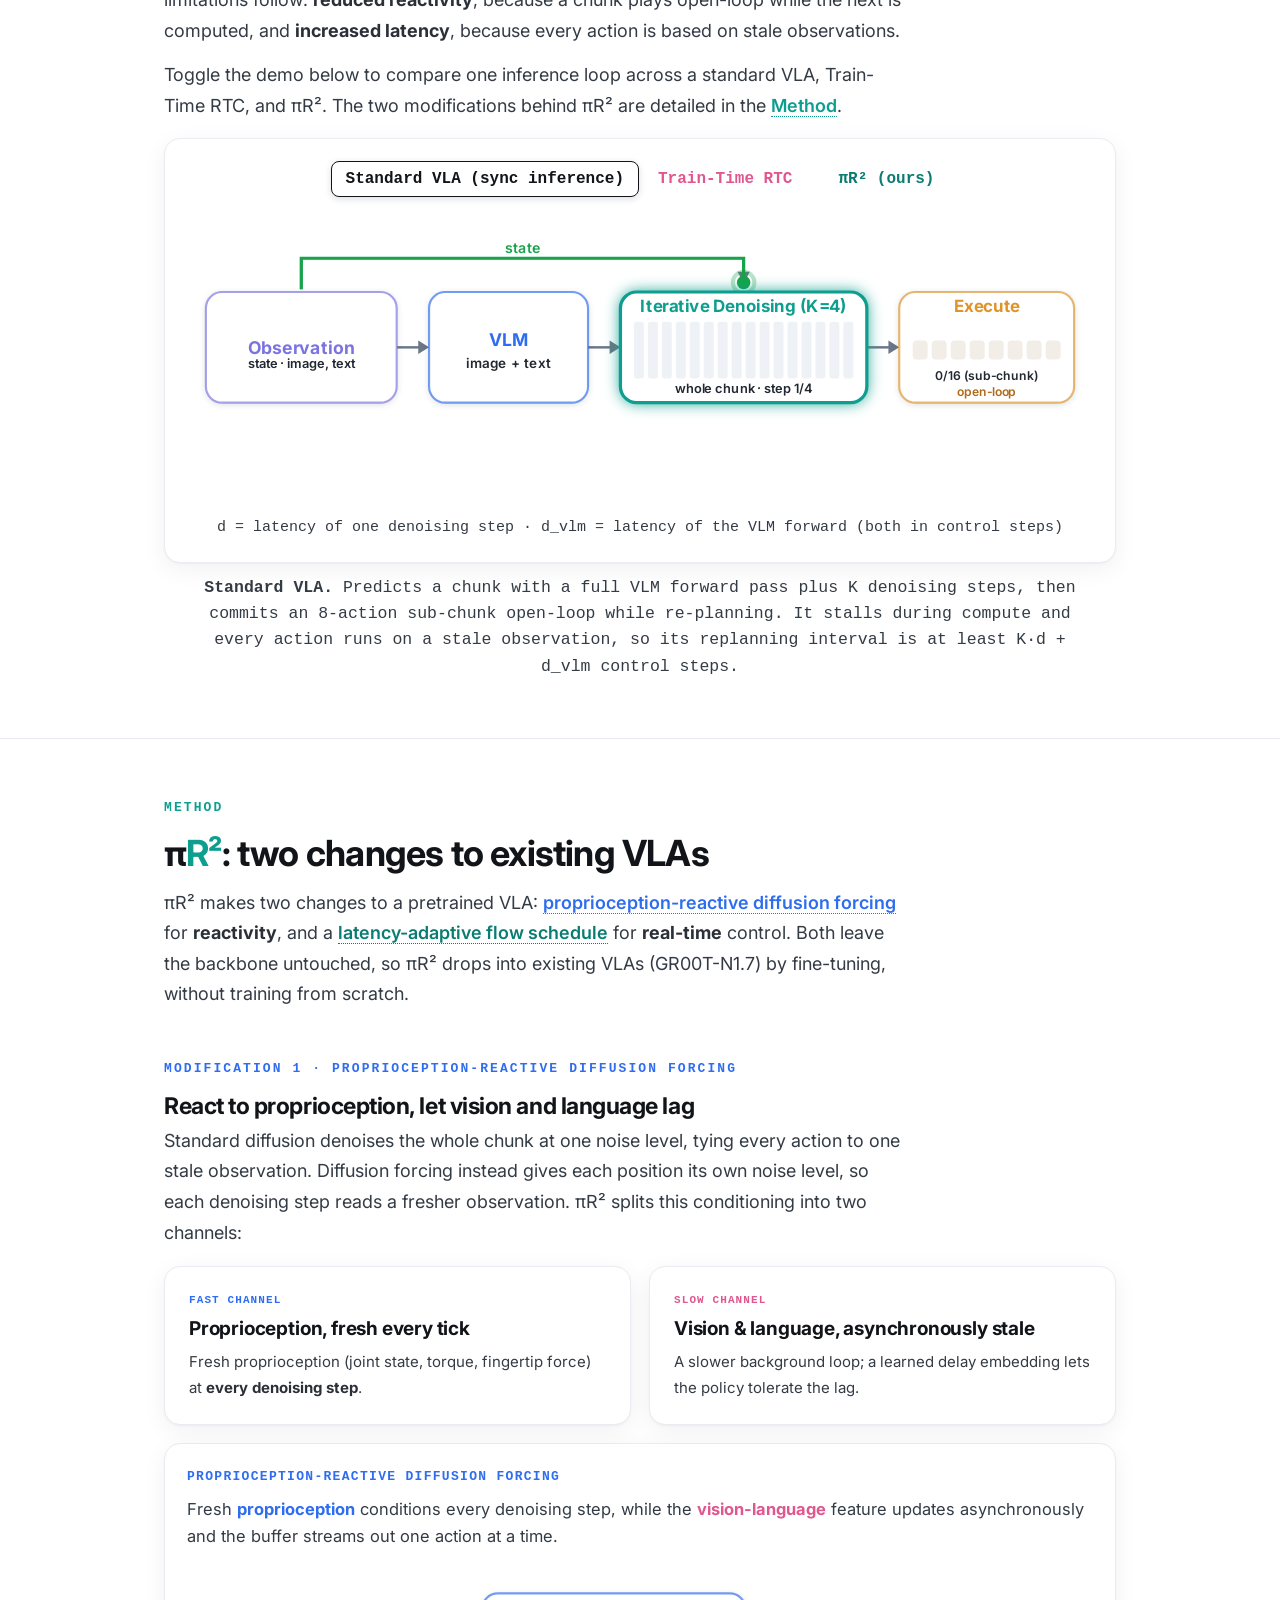
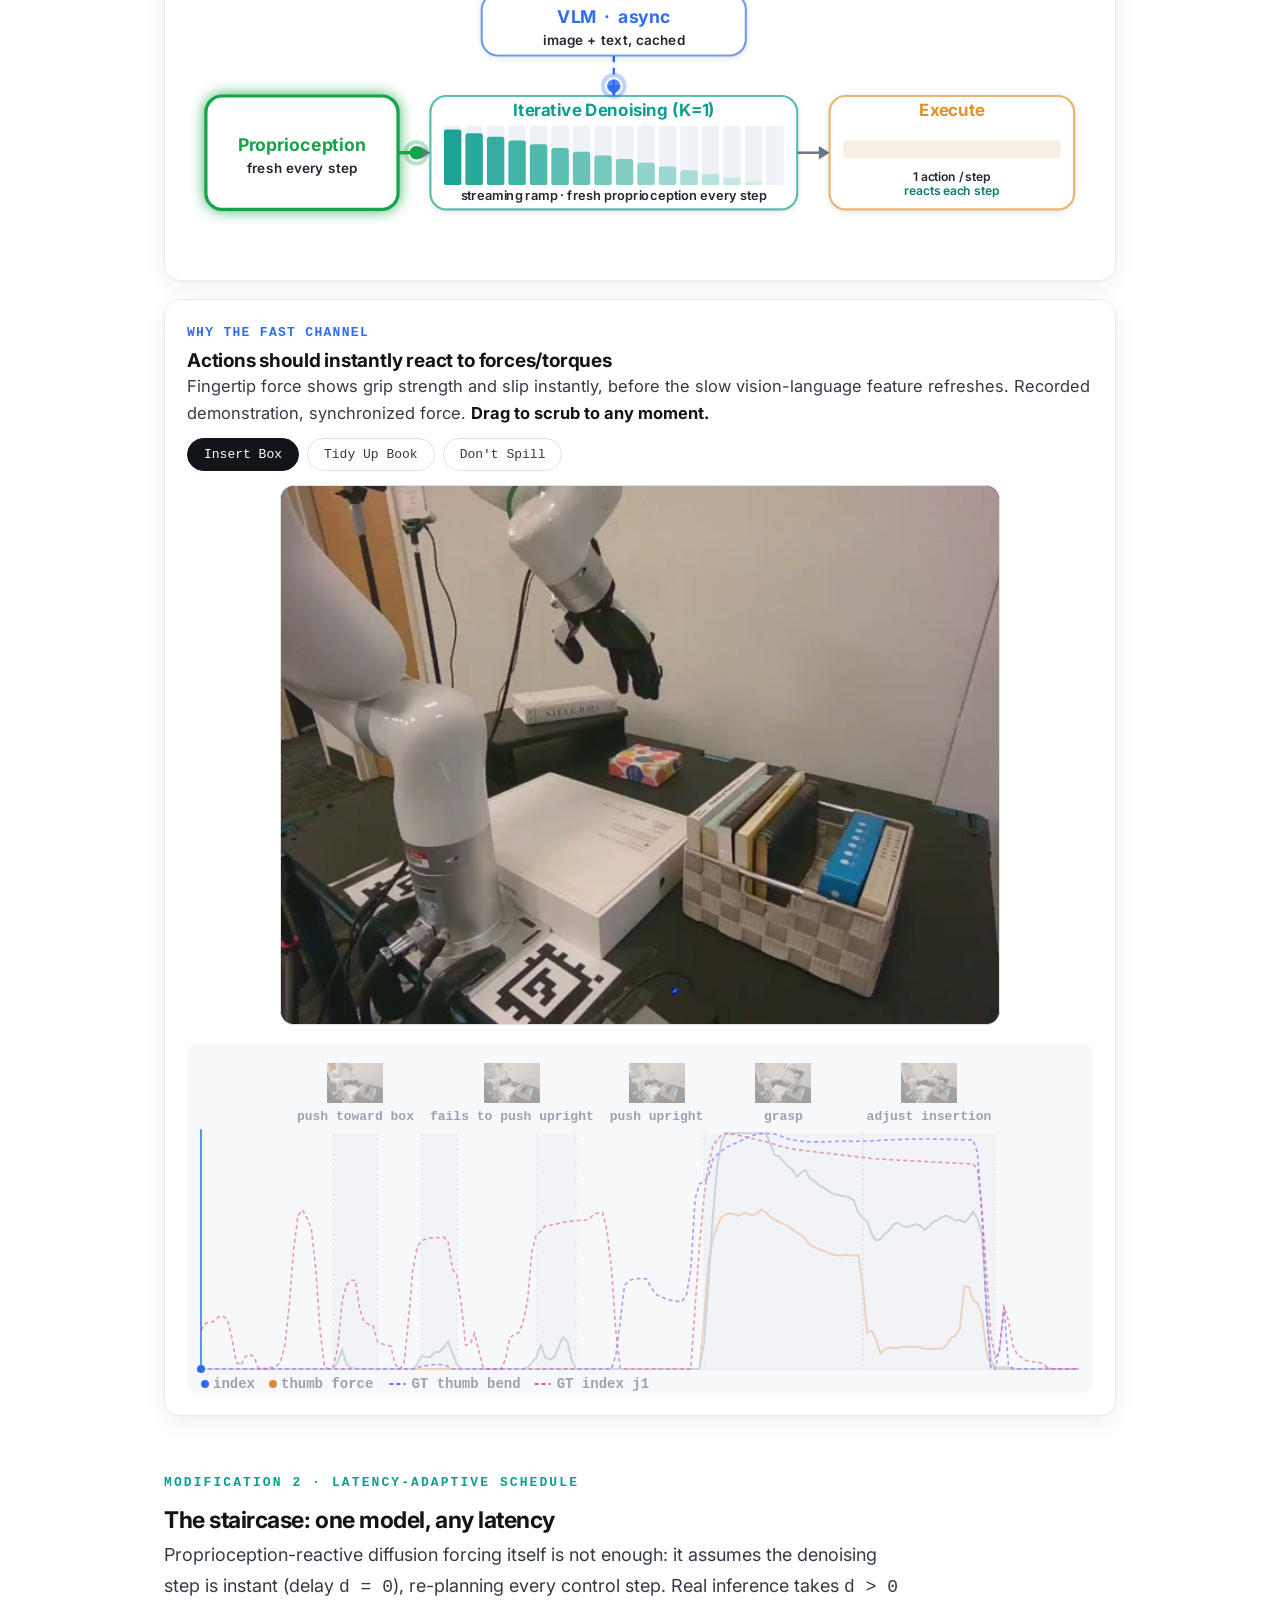
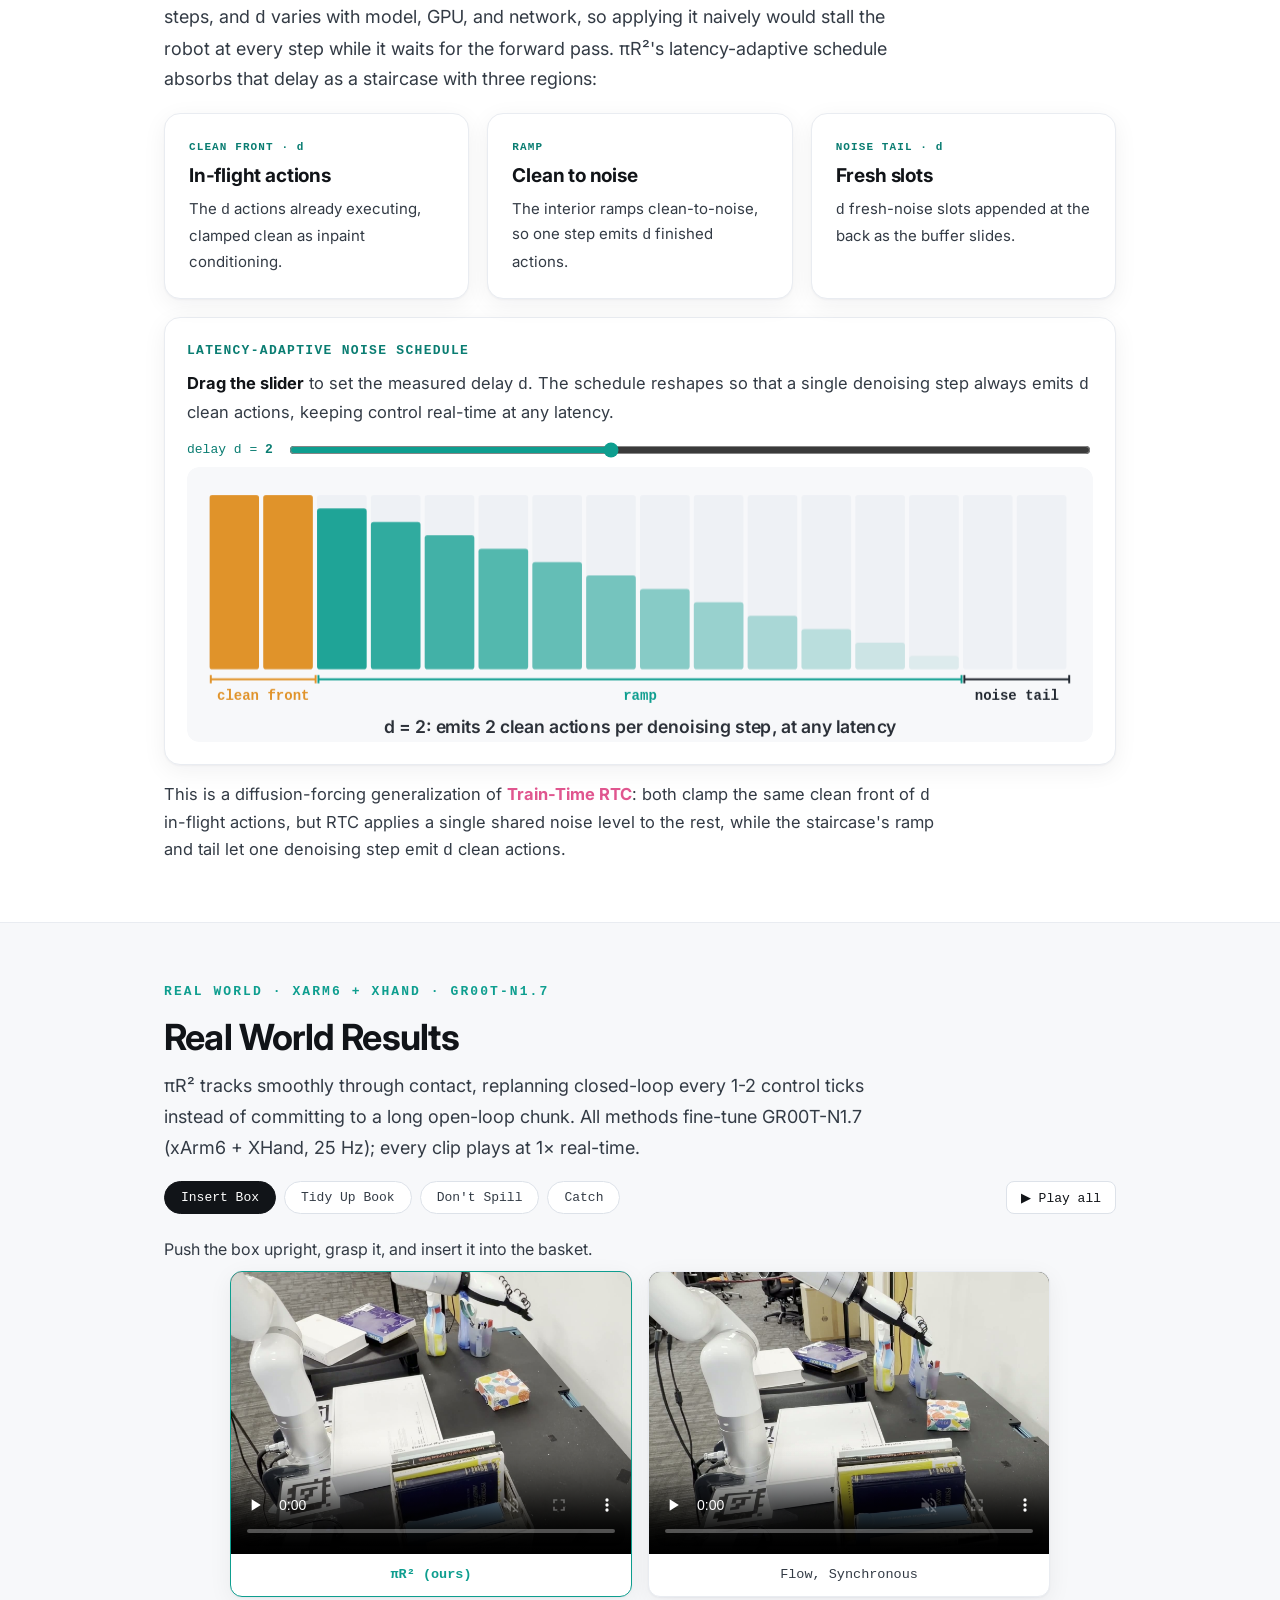
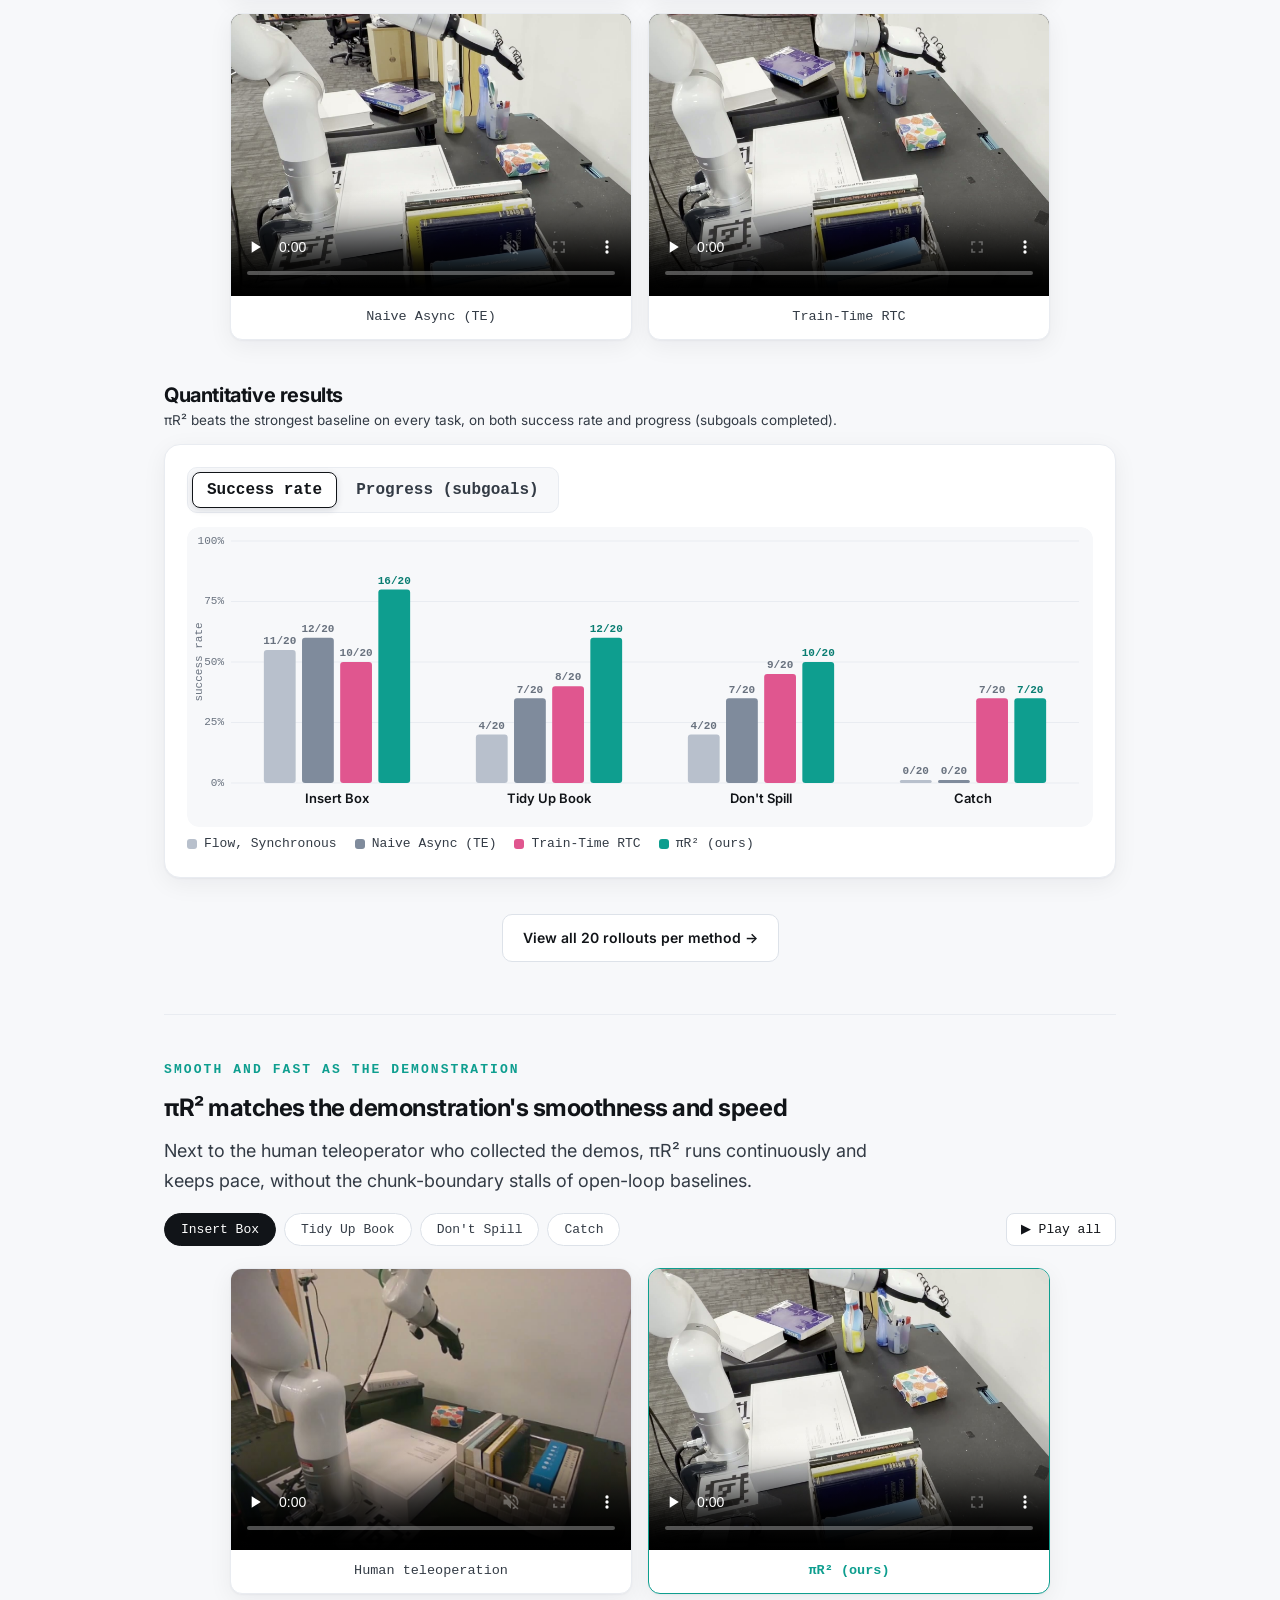
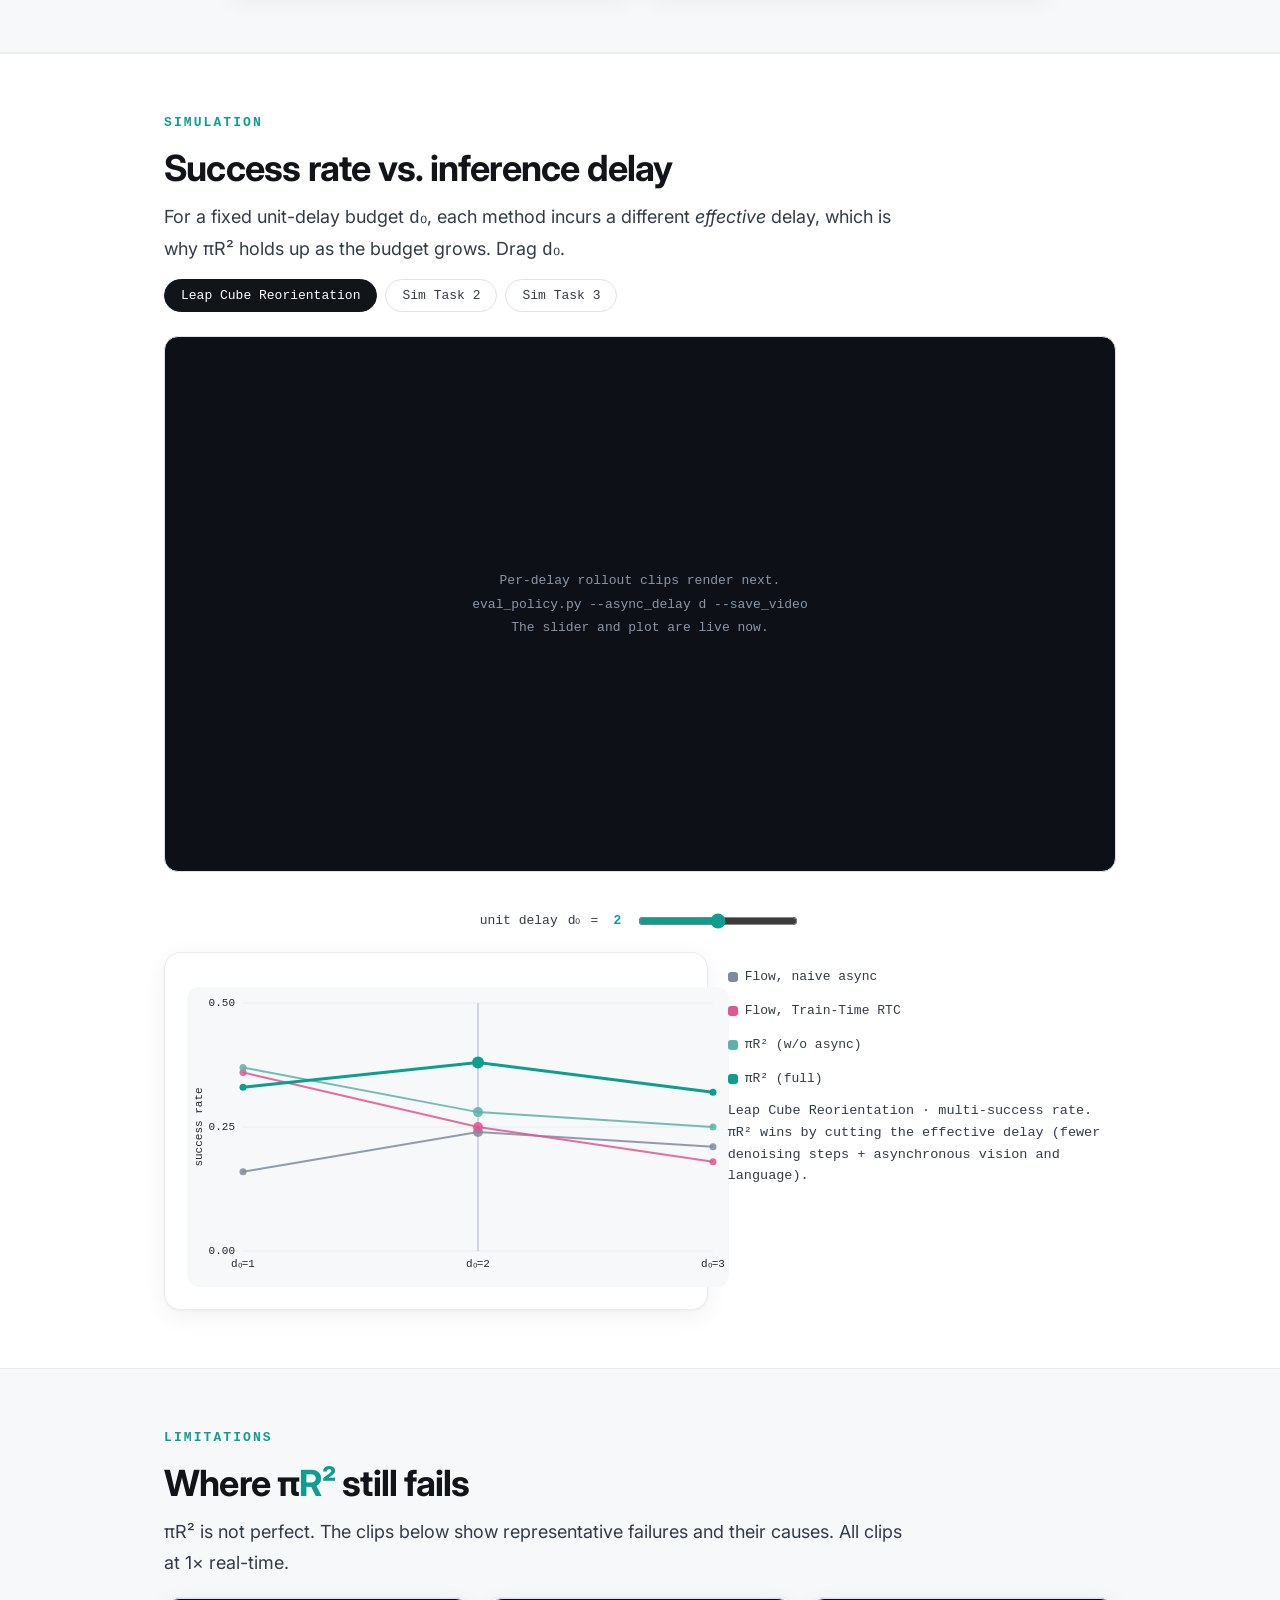
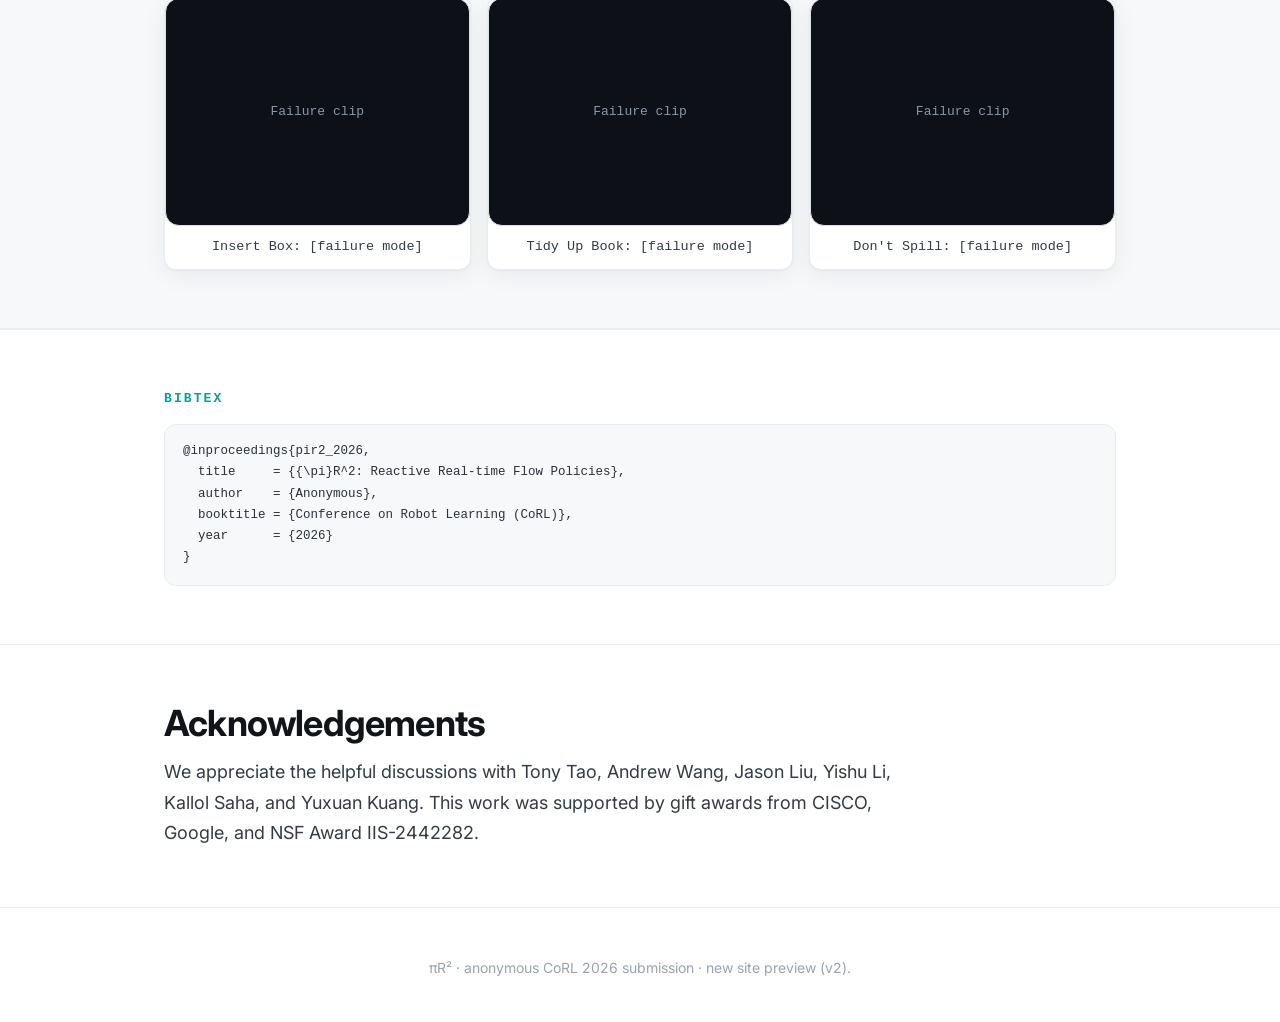
==== commit a9f9434a: "Add Catch task (videos, grids, teleop, success/results); trim catch clips; hero split fix; 0-bar stu" ====
--- a/index.html
+++ b/index.html
@@ -144,6 +144,7 @@
     <button class="tab active" data-tab="task" data-key="box">Insert Box</button>
     <button class="tab" data-tab="task" data-key="book">Tidy Up Book</button>
     <button class="tab" data-tab="task" data-key="spill">Don't Spill</button>
+    <button class="tab" data-tab="task" data-key="catch">Catch</button>
     <button class="btn-sm playall" data-group="task" style="margin-left:auto">▶ Play all</button>
 </div>
 
@@ -175,6 +176,15 @@
         <div class="vcell" data-task="spill" data-method="rtc"><video preload="none" poster="static/videos/posters/spill_rtc.jpg" controls muted loop playsinline><source src="static/videos/spill_rtc.mp4" type="video/mp4"></video><div class="lab">Train-Time RTC</div></div>
       </div>
     </div>
+    <div data-panel="task" data-key="catch" style="display:none">
+      <p class="taskdesc">Reach out and grasp the upright book.</p>
+      <div class="taskgrid">
+        <div class="vcell ours" data-task="catch" data-method="ours"><video preload="none" poster="static/videos/posters/catch_ours.jpg" controls muted loop playsinline><source src="static/videos/catch_ours.mp4" type="video/mp4"></video><div class="lab">πR² (ours)</div></div>
+        <div class="vcell" data-task="catch" data-method="sync"><video preload="none" poster="static/videos/posters/catch_sync.jpg" controls muted loop playsinline><source src="static/videos/catch_sync.mp4" type="video/mp4"></video><div class="lab">Flow, Synchronous</div></div>
+        <div class="vcell" data-task="catch" data-method="async"><video preload="none" poster="static/videos/posters/catch_async.jpg" controls muted loop playsinline><source src="static/videos/catch_async.mp4" type="video/mp4"></video><div class="lab">Naive Async (TE)</div></div>
+        <div class="vcell" data-task="catch" data-method="rtc"><video preload="none" poster="static/videos/posters/catch_rtc.jpg" controls muted loop playsinline><source src="static/videos/catch_rtc.mp4" type="video/mp4"></video><div class="lab">Train-Time RTC</div></div>
+      </div>
+    </div>
   </div>
   <div style="margin-top:44px">
     <h3 style="font-size:20px;letter-spacing:-.02em;margin:0 0 4px">Quantitative results</h3>
@@ -206,6 +216,7 @@
     <button class="tab active" data-tab="tele" data-key="box">Insert Box</button>
     <button class="tab" data-tab="tele" data-key="book">Tidy Up Book</button>
     <button class="tab" data-tab="tele" data-key="spill">Don't Spill</button>
+    <button class="tab" data-tab="tele" data-key="catch">Catch</button>
     <button class="btn-sm playall" data-group="tele" style="margin-left:auto">▶ Play all</button>
 </div>
     <div data-tabgroup="tele">
@@ -225,6 +236,12 @@
         <div class="taskgrid uniform">
           <div class="vcell"><video preload="none" poster="static/videos/posters/teleop_spill.jpg" controls muted loop playsinline><source src="static/videos/teleop_spill.mp4" type="video/mp4"></video><div class="lab">Human teleoperation</div></div>
           <div class="vcell ours" data-task="spill" data-method="ours"><video preload="none" poster="static/videos/posters/spill_ours.jpg" controls muted loop playsinline><source src="static/videos/spill_ours.mp4" type="video/mp4"></video><div class="lab">πR² (ours)</div></div>
+        </div>
+      </div>
+      <div data-panel="tele" data-key="catch" style="display:none">
+        <div class="taskgrid uniform">
+          <div class="vcell"><video preload="none" poster="static/videos/posters/teleop_catch.jpg" controls muted loop playsinline><source src="static/videos/teleop_catch.mp4" type="video/mp4"></video><div class="lab">Human teleoperation</div></div>
+          <div class="vcell ours" data-task="catch" data-method="ours"><video preload="none" poster="static/videos/posters/catch_ours.jpg" controls muted loop playsinline><source src="static/videos/catch_ours.mp4" type="video/mp4"></video><div class="lab">πR² (ours)</div></div>
         </div>
       </div>
     </div>
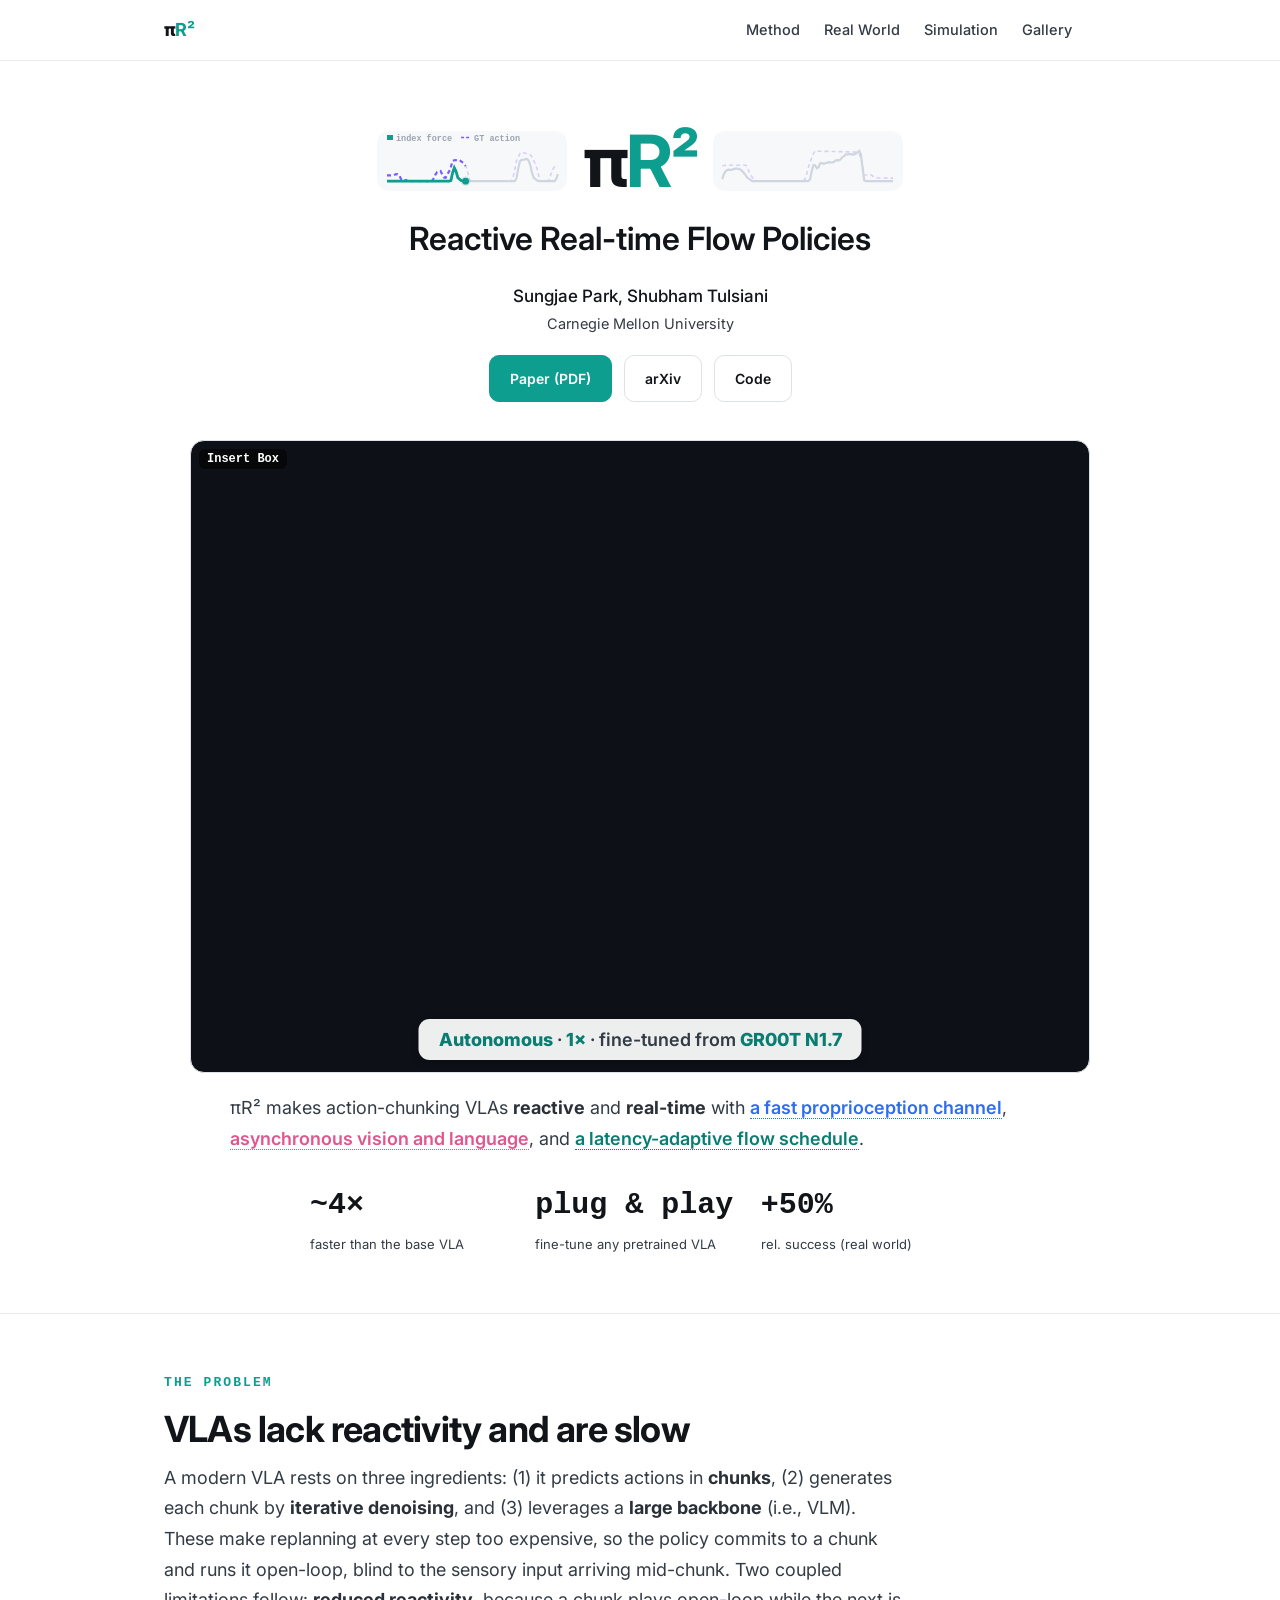
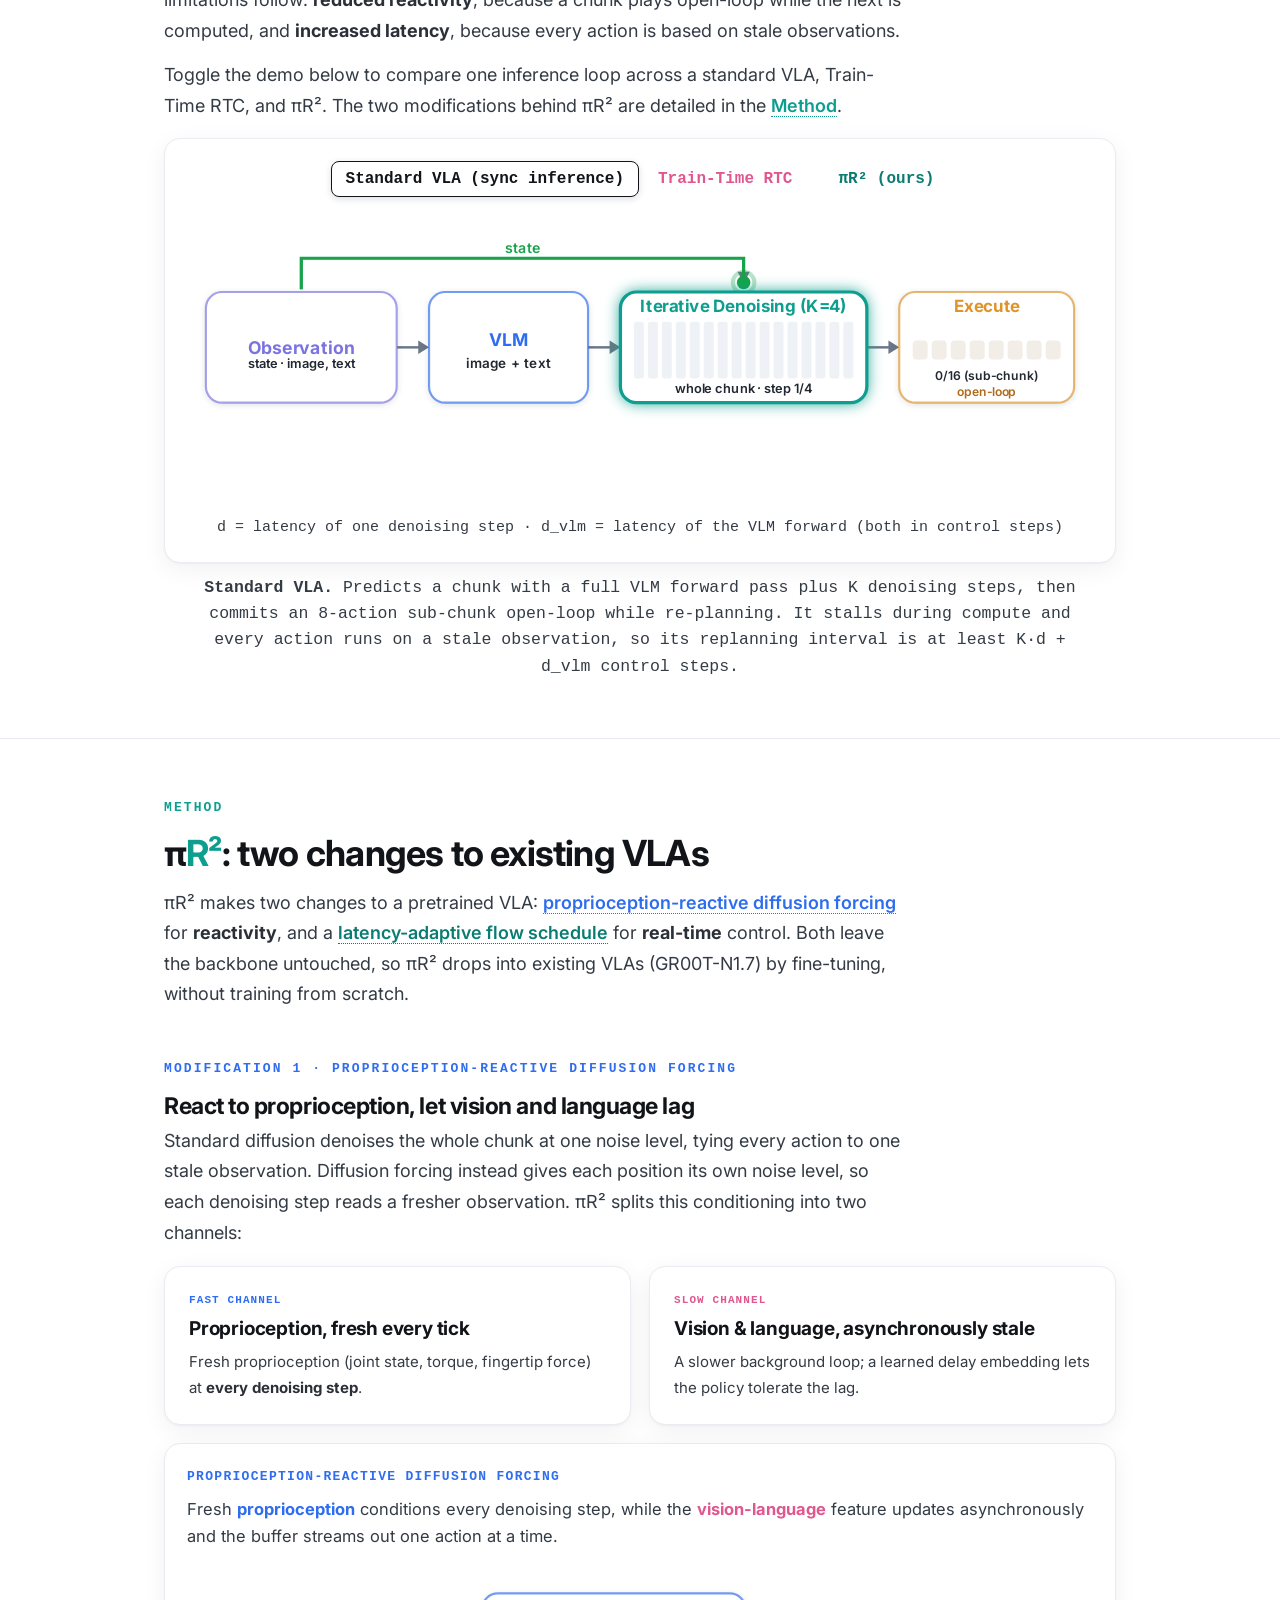
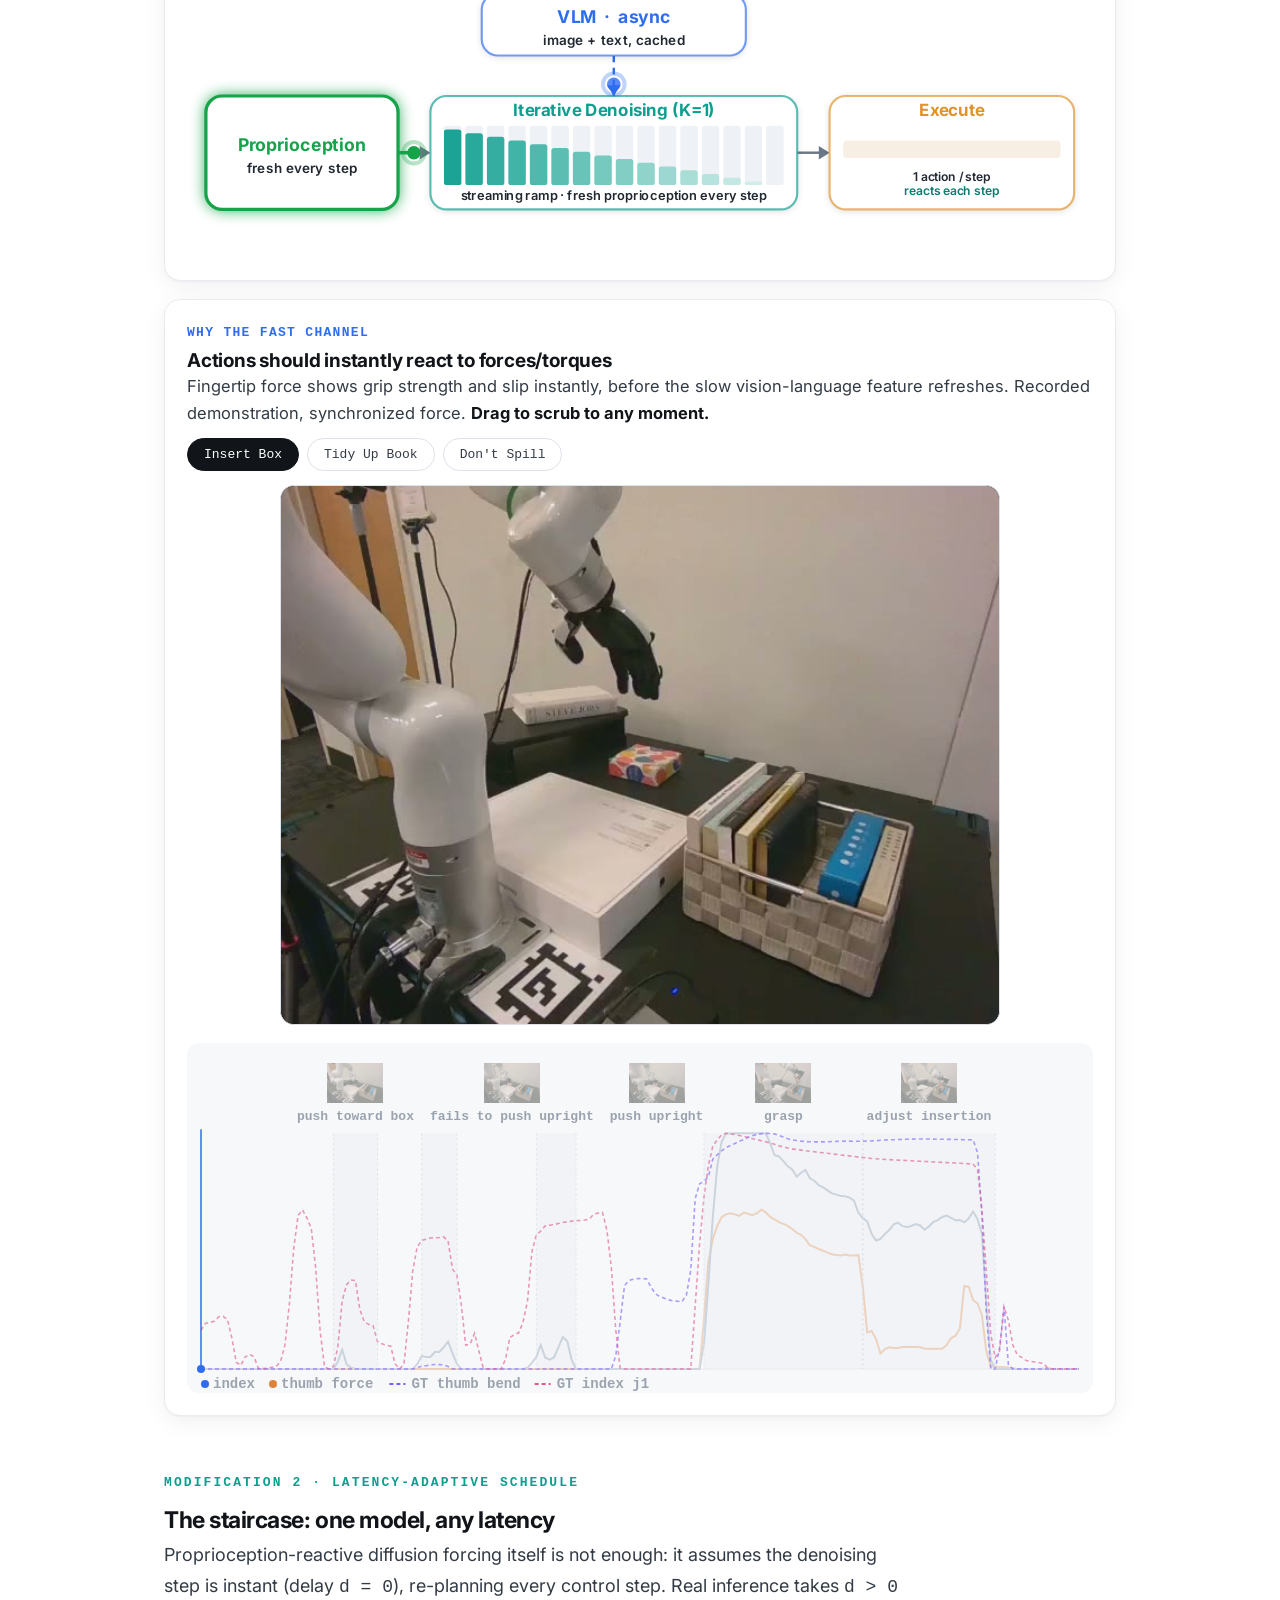
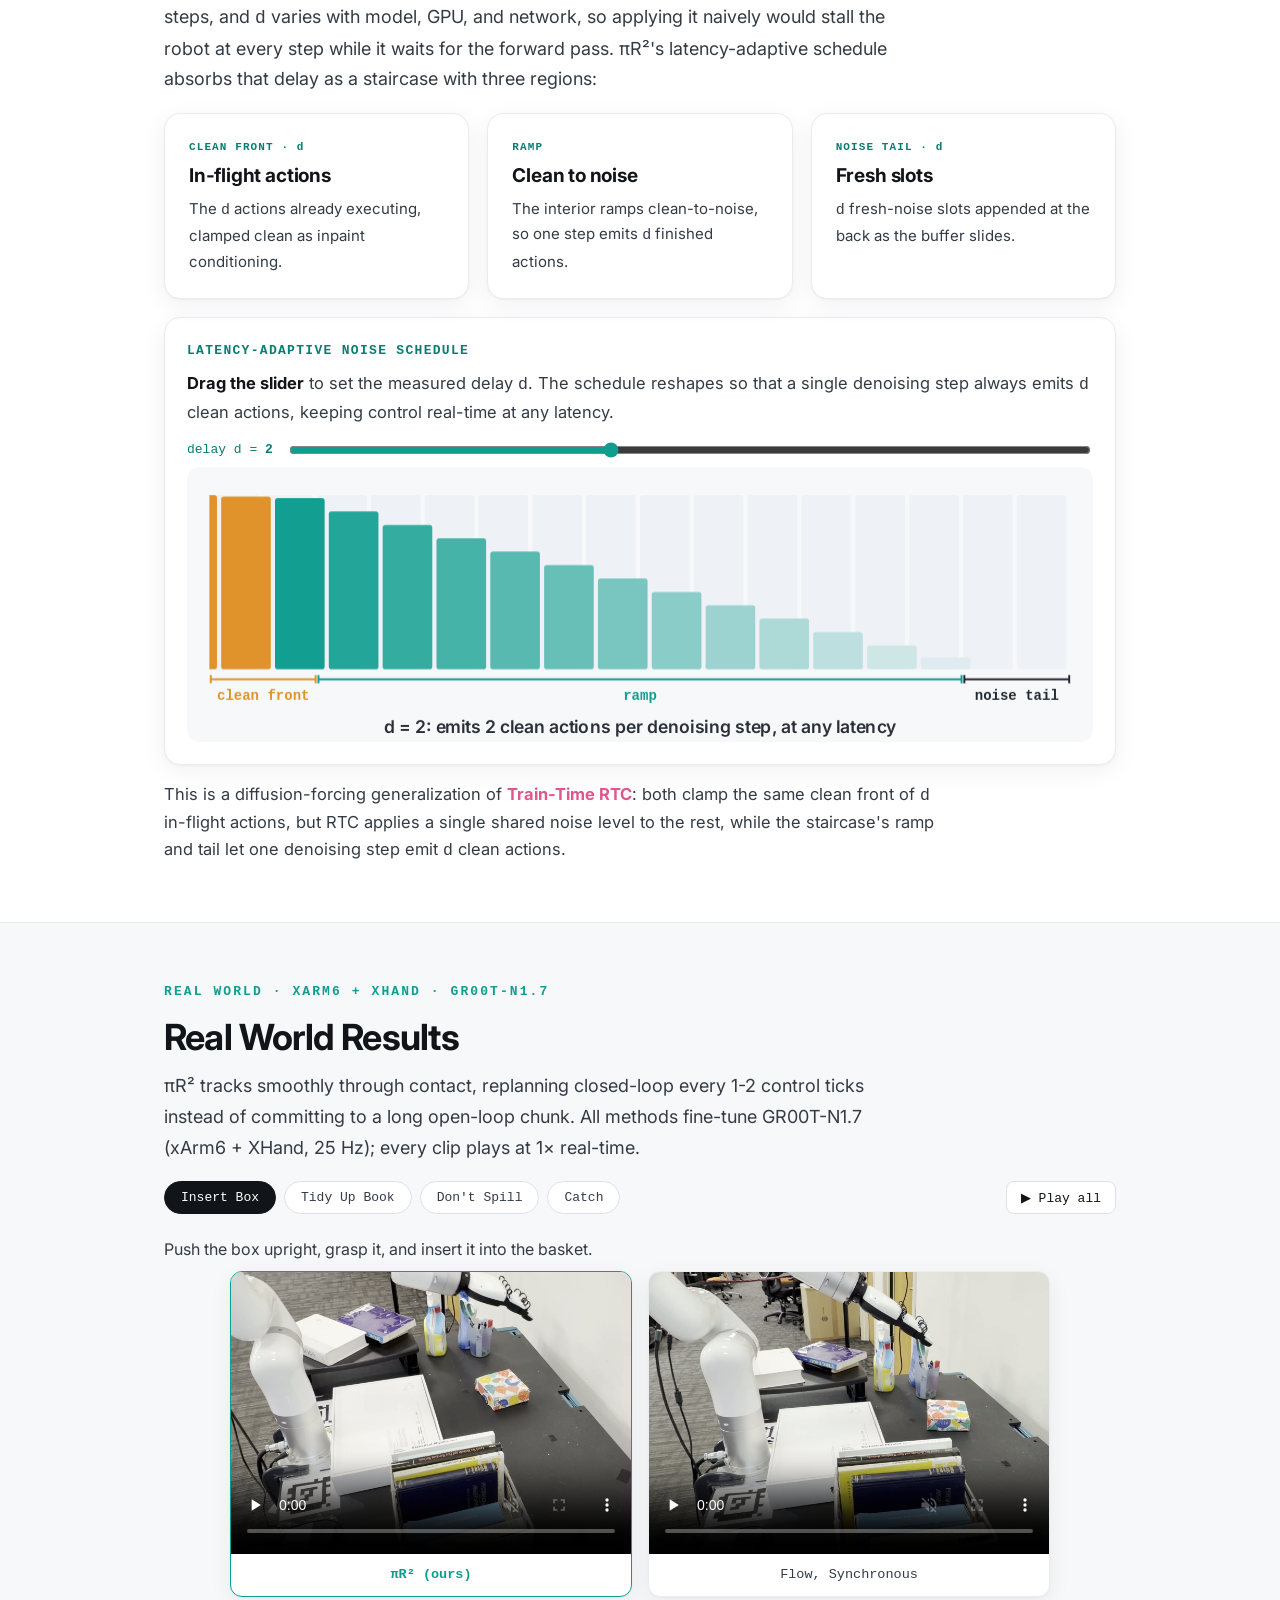
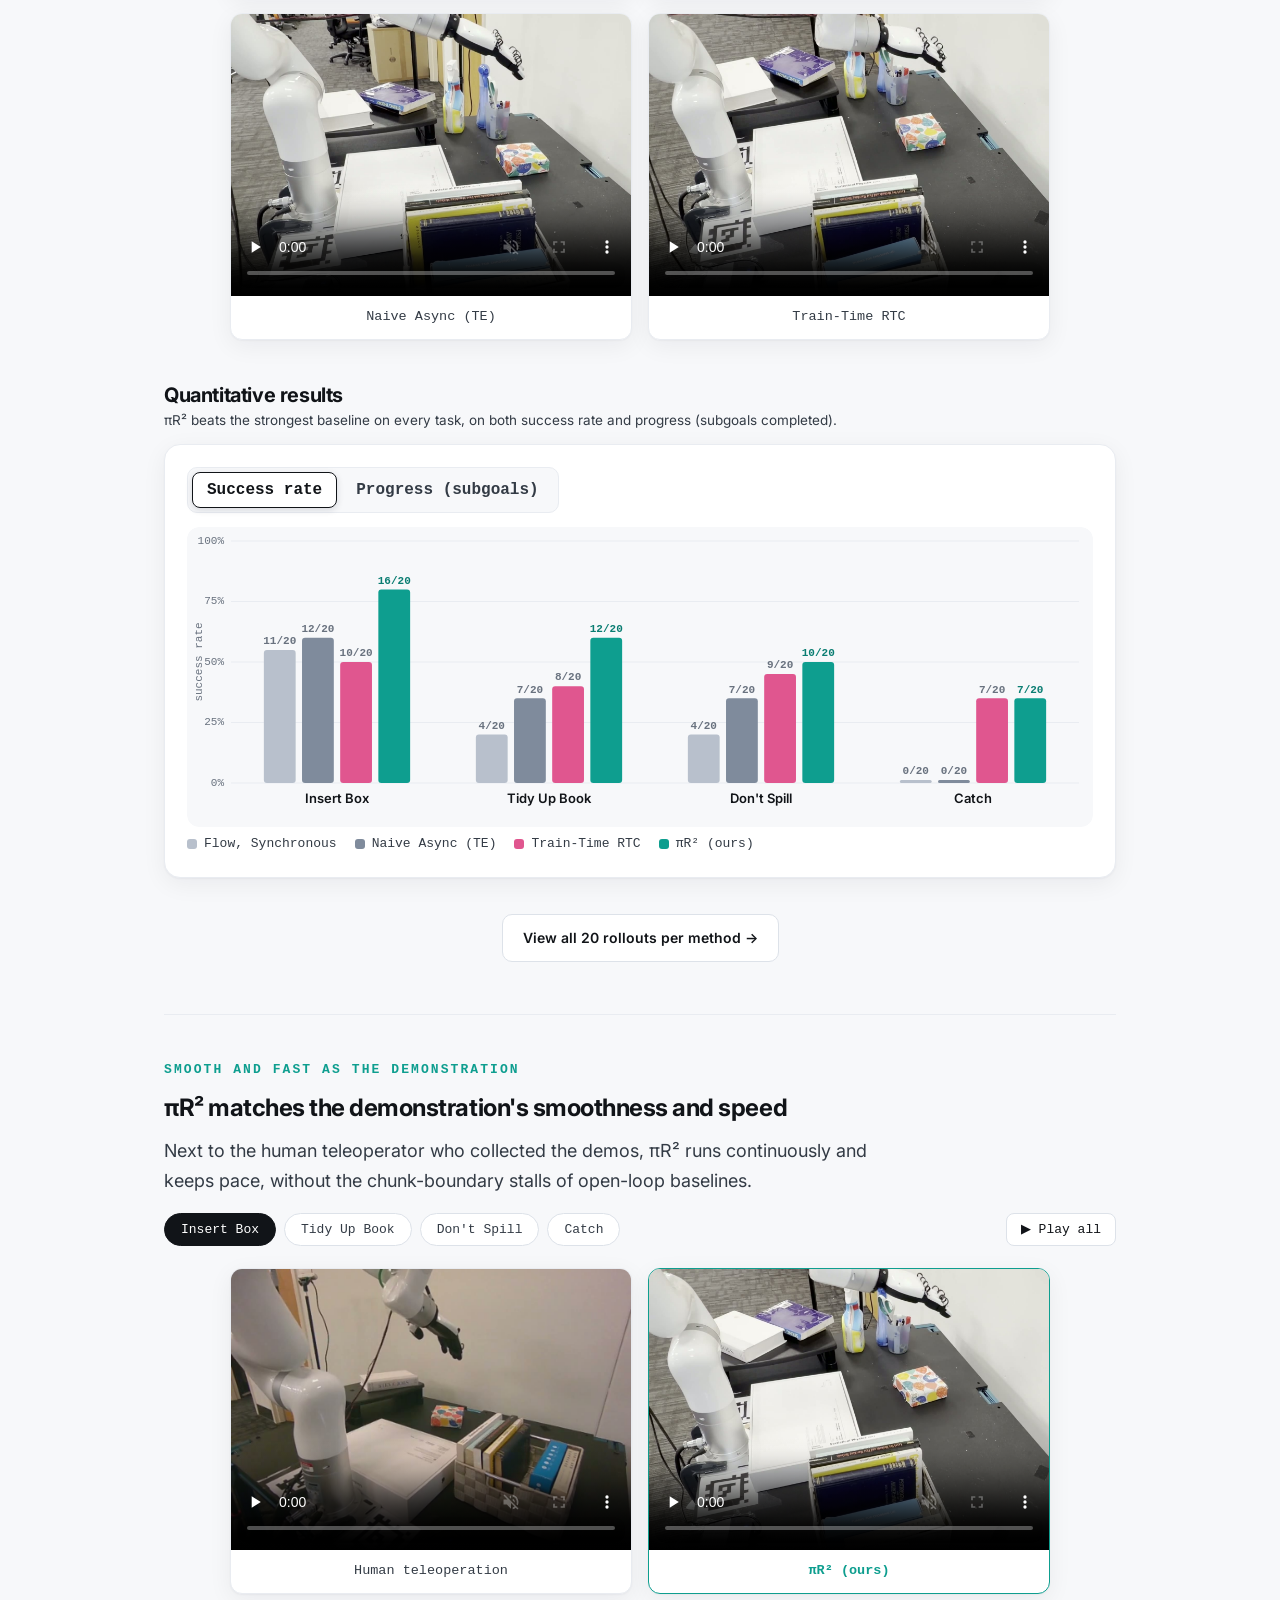
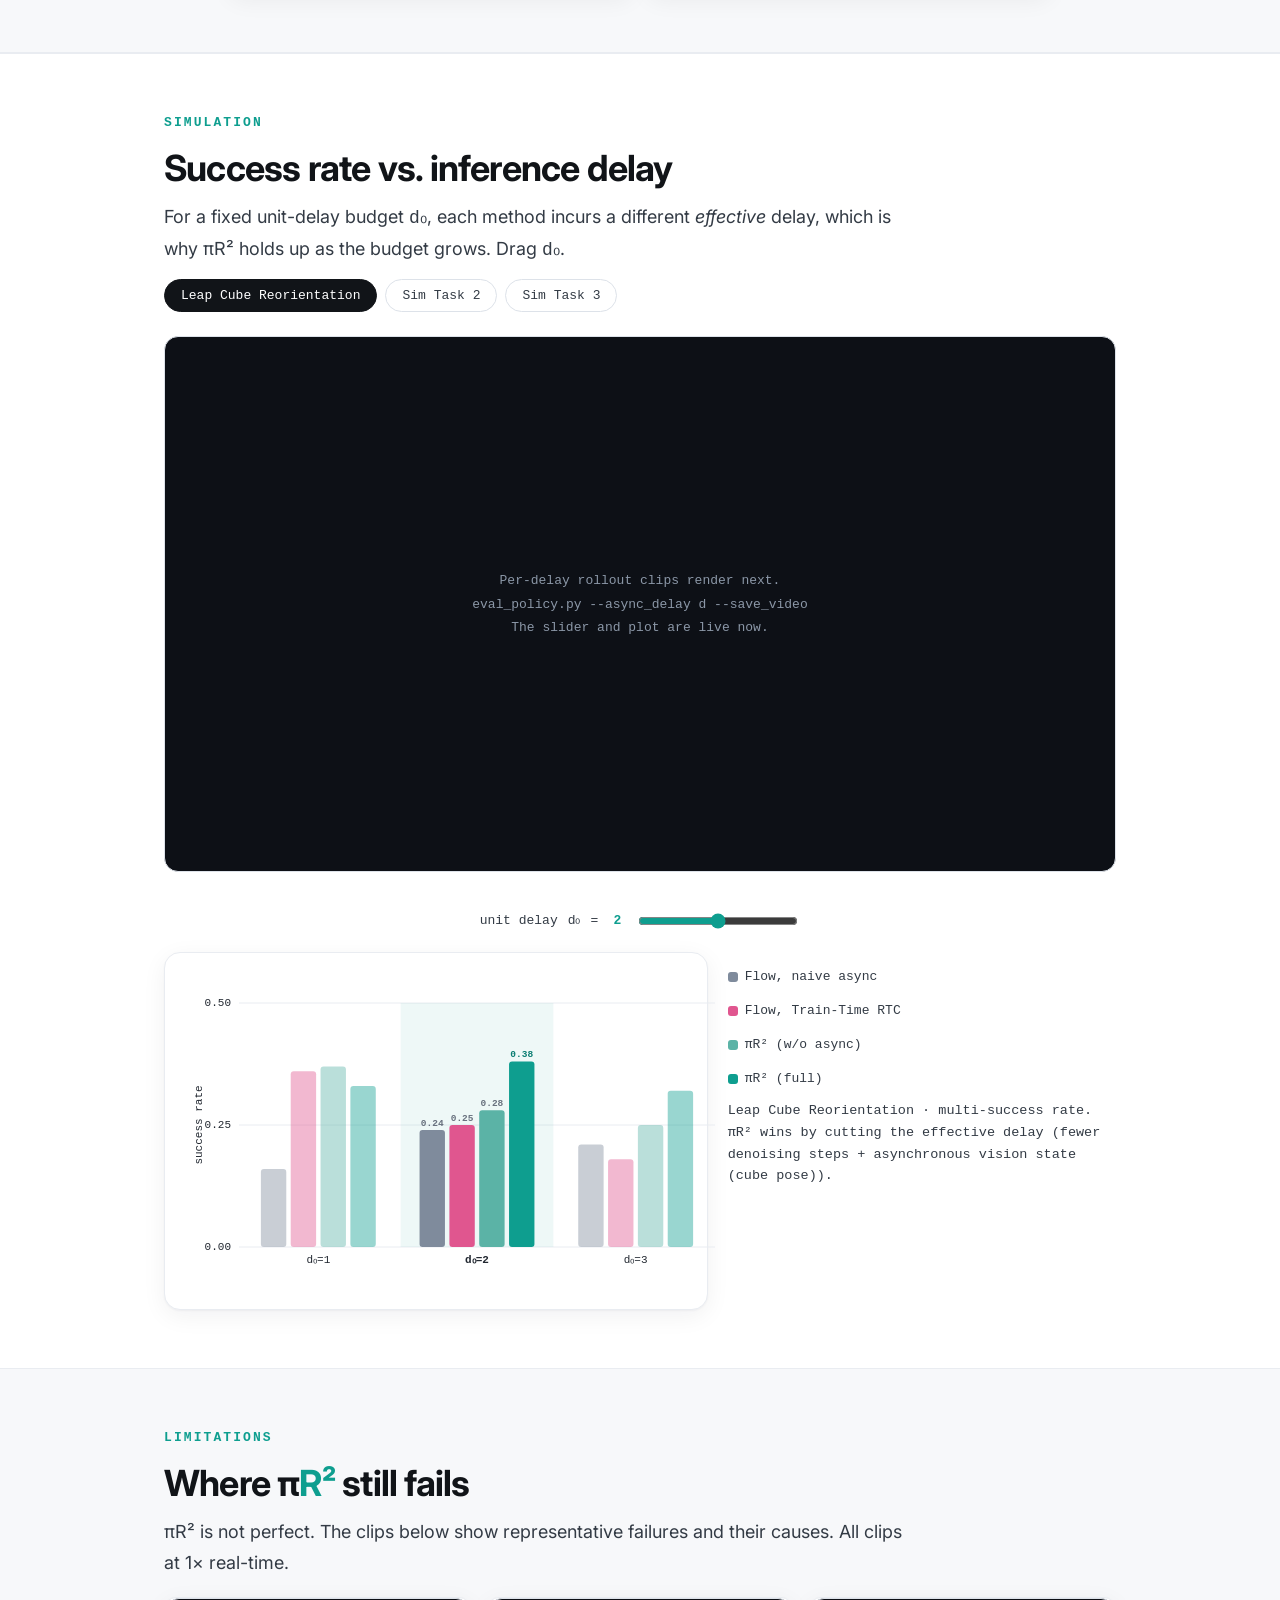
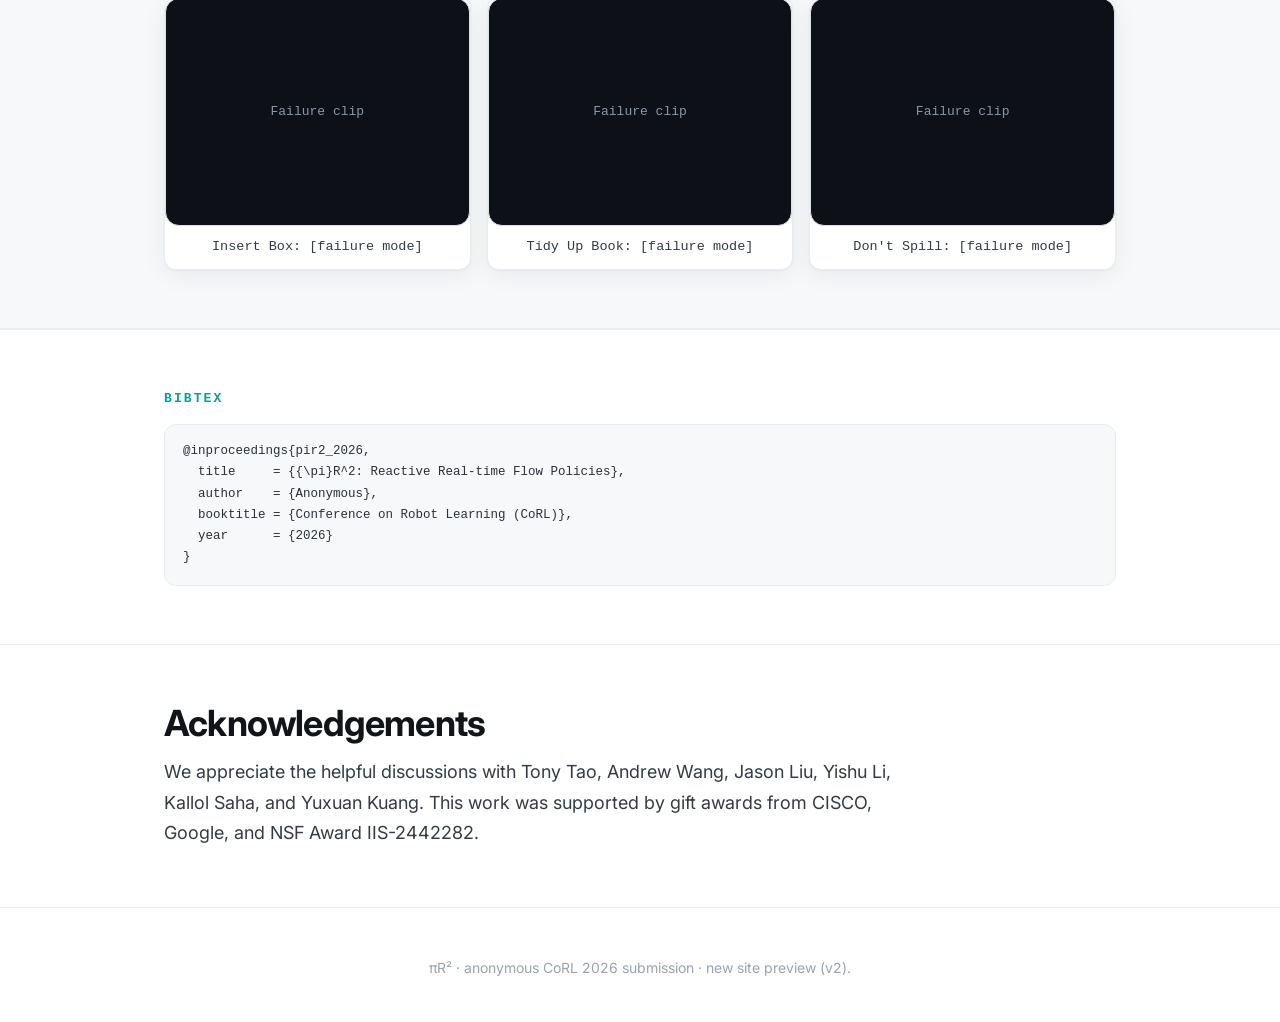
==== commit b8a74445: "catch_ours trims + teleop clip (episode_0007); hero reaction highlight (no labels); sim delay bar ch" ====
--- a/index.html
+++ b/index.html
@@ -241,7 +241,7 @@
       <div data-panel="tele" data-key="catch" style="display:none">
         <div class="taskgrid uniform">
           <div class="vcell"><video preload="none" poster="static/videos/posters/teleop_catch.jpg" controls muted loop playsinline><source src="static/videos/teleop_catch.mp4" type="video/mp4"></video><div class="lab">Human teleoperation</div></div>
-          <div class="vcell ours" data-task="catch" data-method="ours"><video preload="none" poster="static/videos/posters/catch_ours.jpg" controls muted loop playsinline><source src="static/videos/catch_ours.mp4" type="video/mp4"></video><div class="lab">πR² (ours)</div></div>
+          <div class="vcell ours" data-task="catch" data-method="ours"><video preload="none" poster="static/videos/posters/catch_ours_tele.jpg" controls muted loop playsinline><source src="static/videos/catch_ours_tele.mp4" type="video/mp4"></video><div class="lab">πR² (ours)</div></div>
         </div>
       </div>
     </div>
--- a/static/css/site.css
+++ b/static/css/site.css
@@ -223,3 +223,11 @@
   #flow-seg .segbtn{width:100%;margin-left:0!important;border:1.5px solid var(--line);border-radius:10px}
   #flow-seg .segbtn.active{border-color:currentColor}
 }
+
+/* Comparison/grid videos are encoded much larger than they're displayed (~4x),
+   so the browser's software downscale shimmers on motion. Promote each to its own
+   GPU layer so scaling is done on the GPU (smoother, less shimmer). */
+.vcell video, .rollblock .gv video, .vidwrap video, .taskgrid video, .gv video { transform: translateZ(0); backface-visibility: hidden; }
+
+/* delay/sim plot: draw straight on the white panel (no grey canvas box) */
+#delay-canvas{background:transparent}
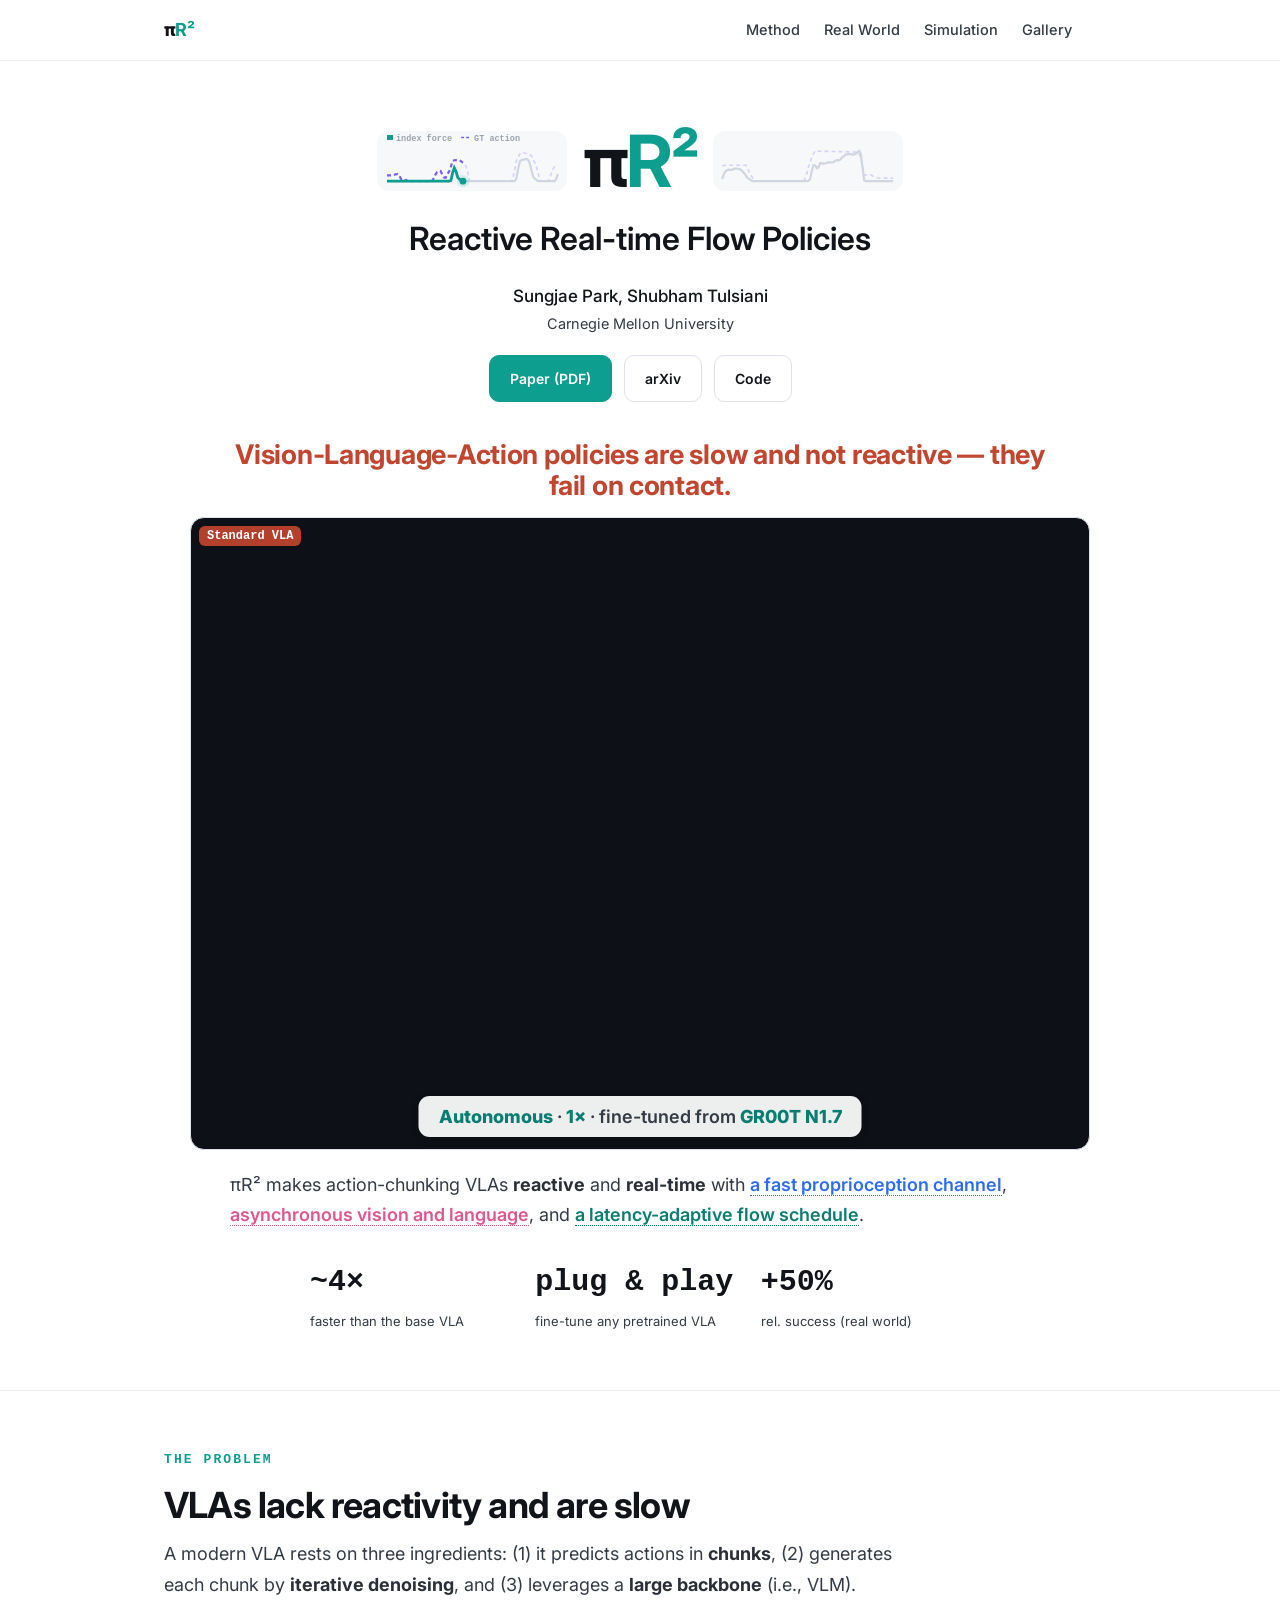
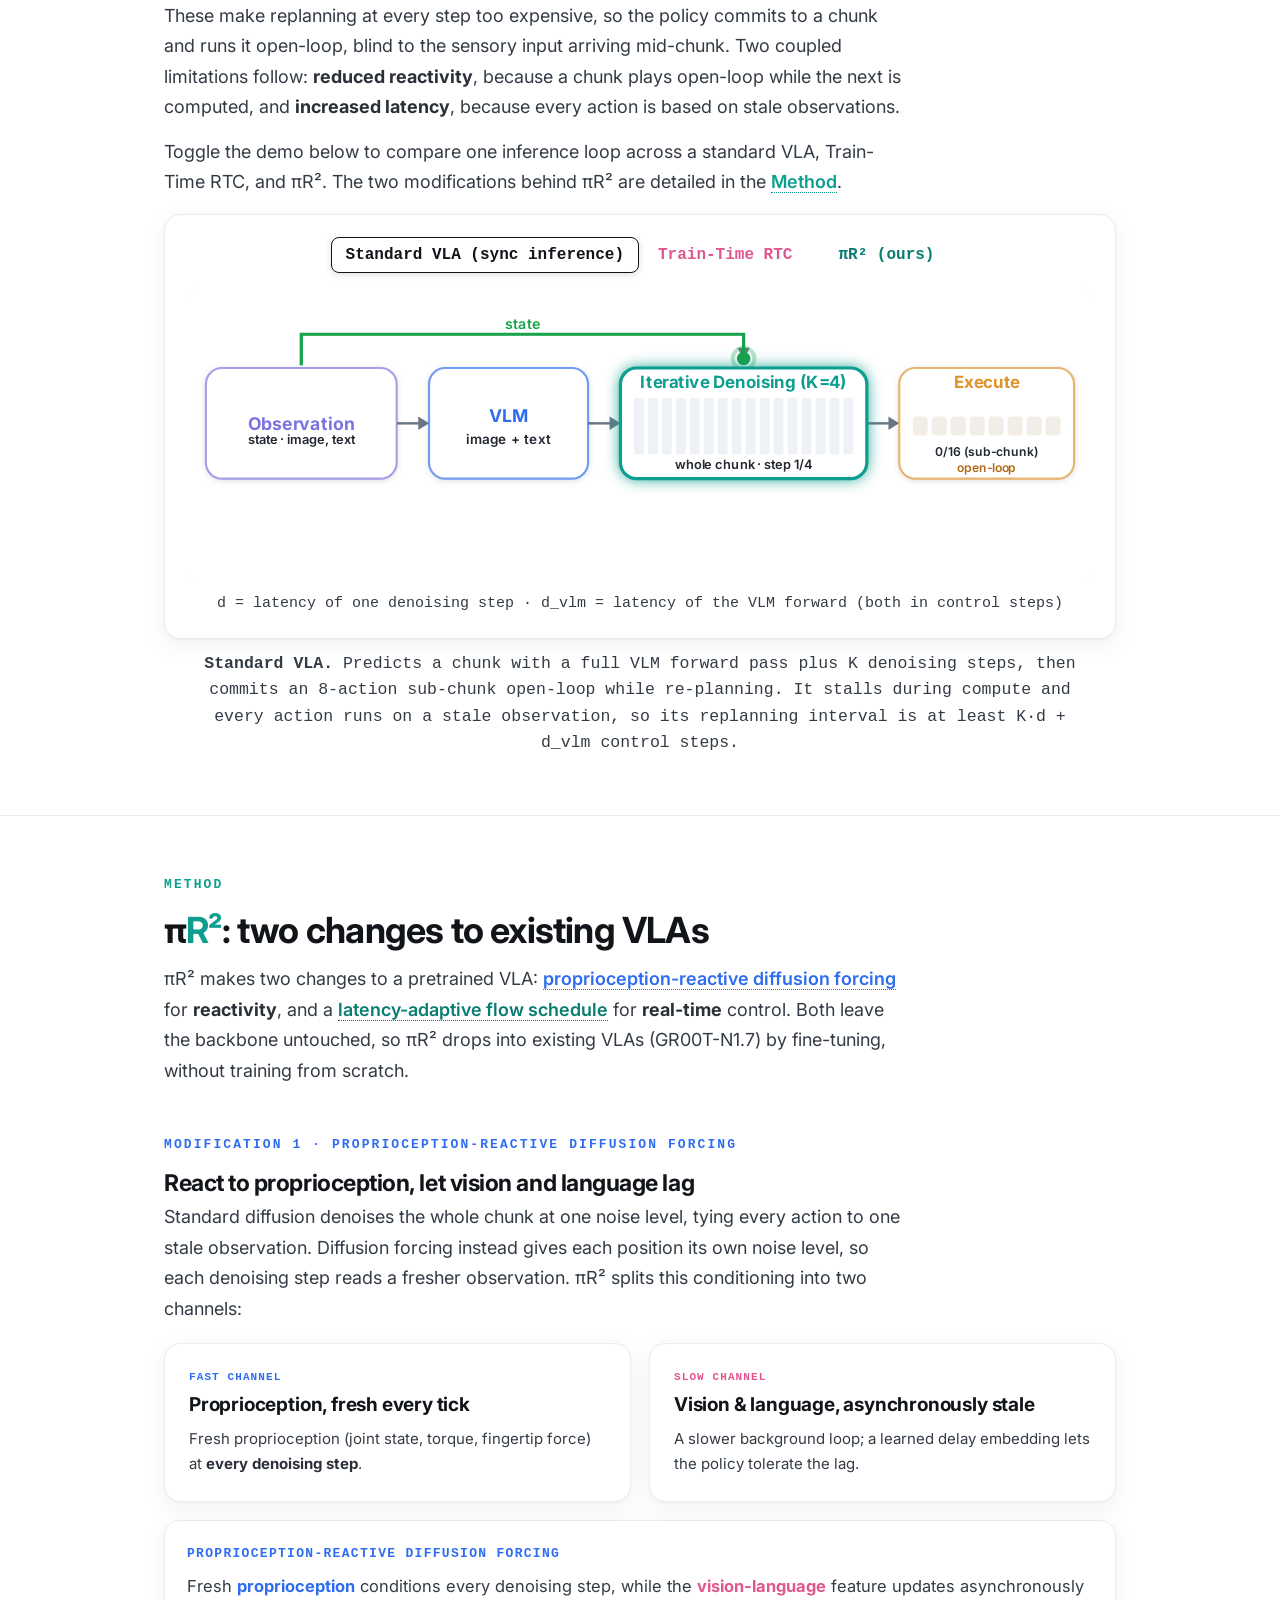
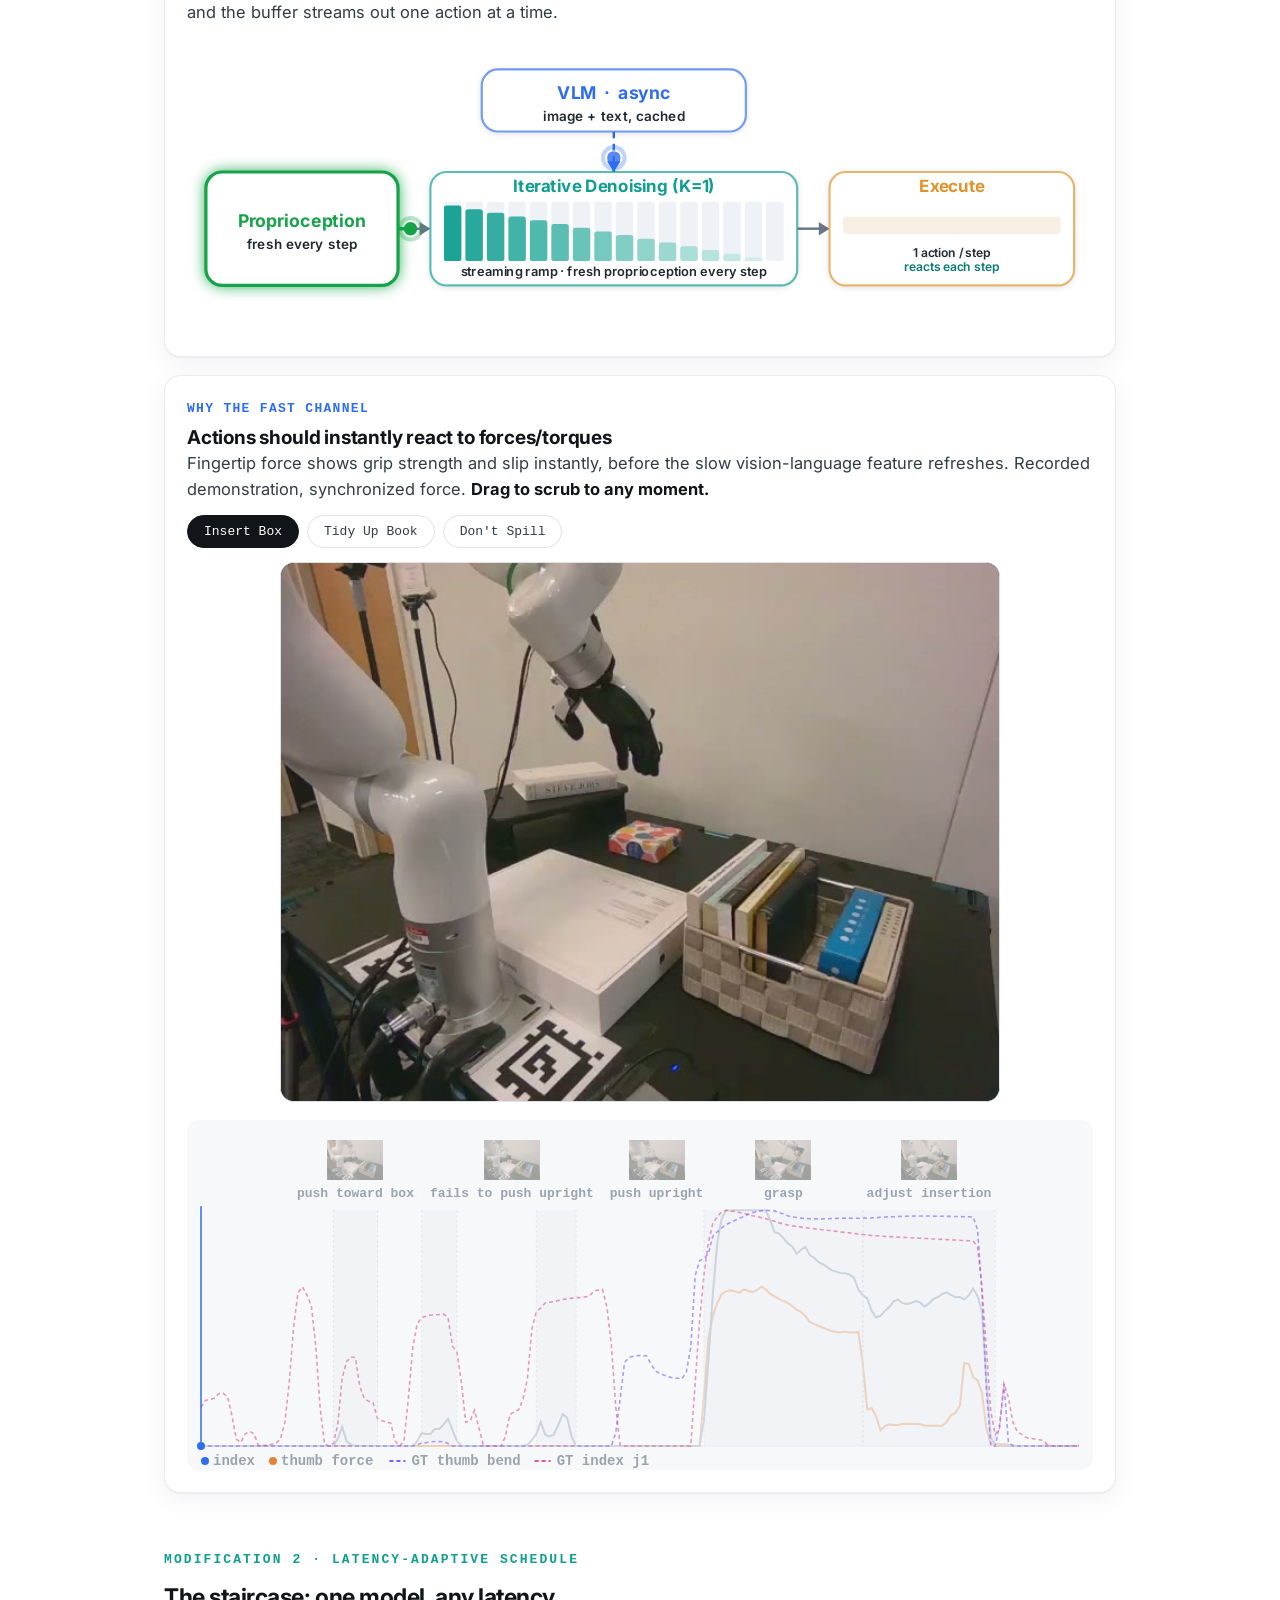
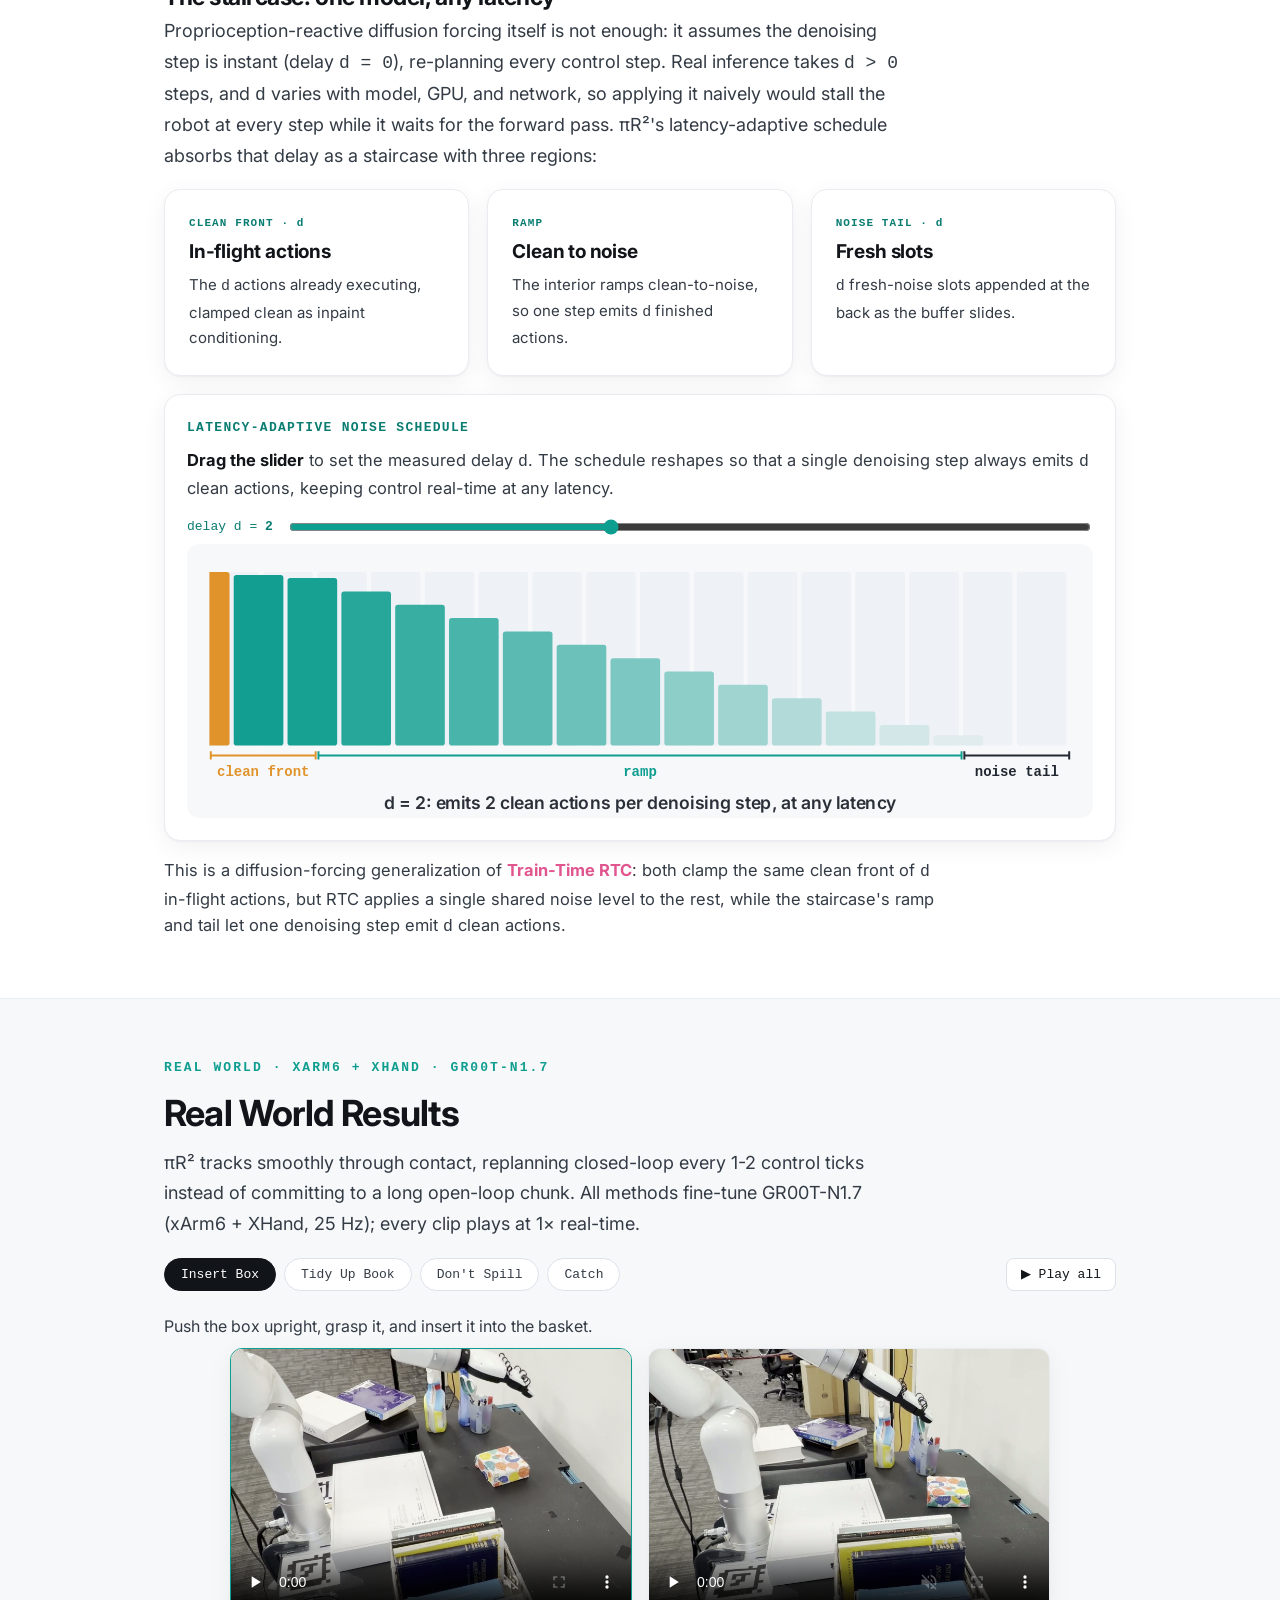
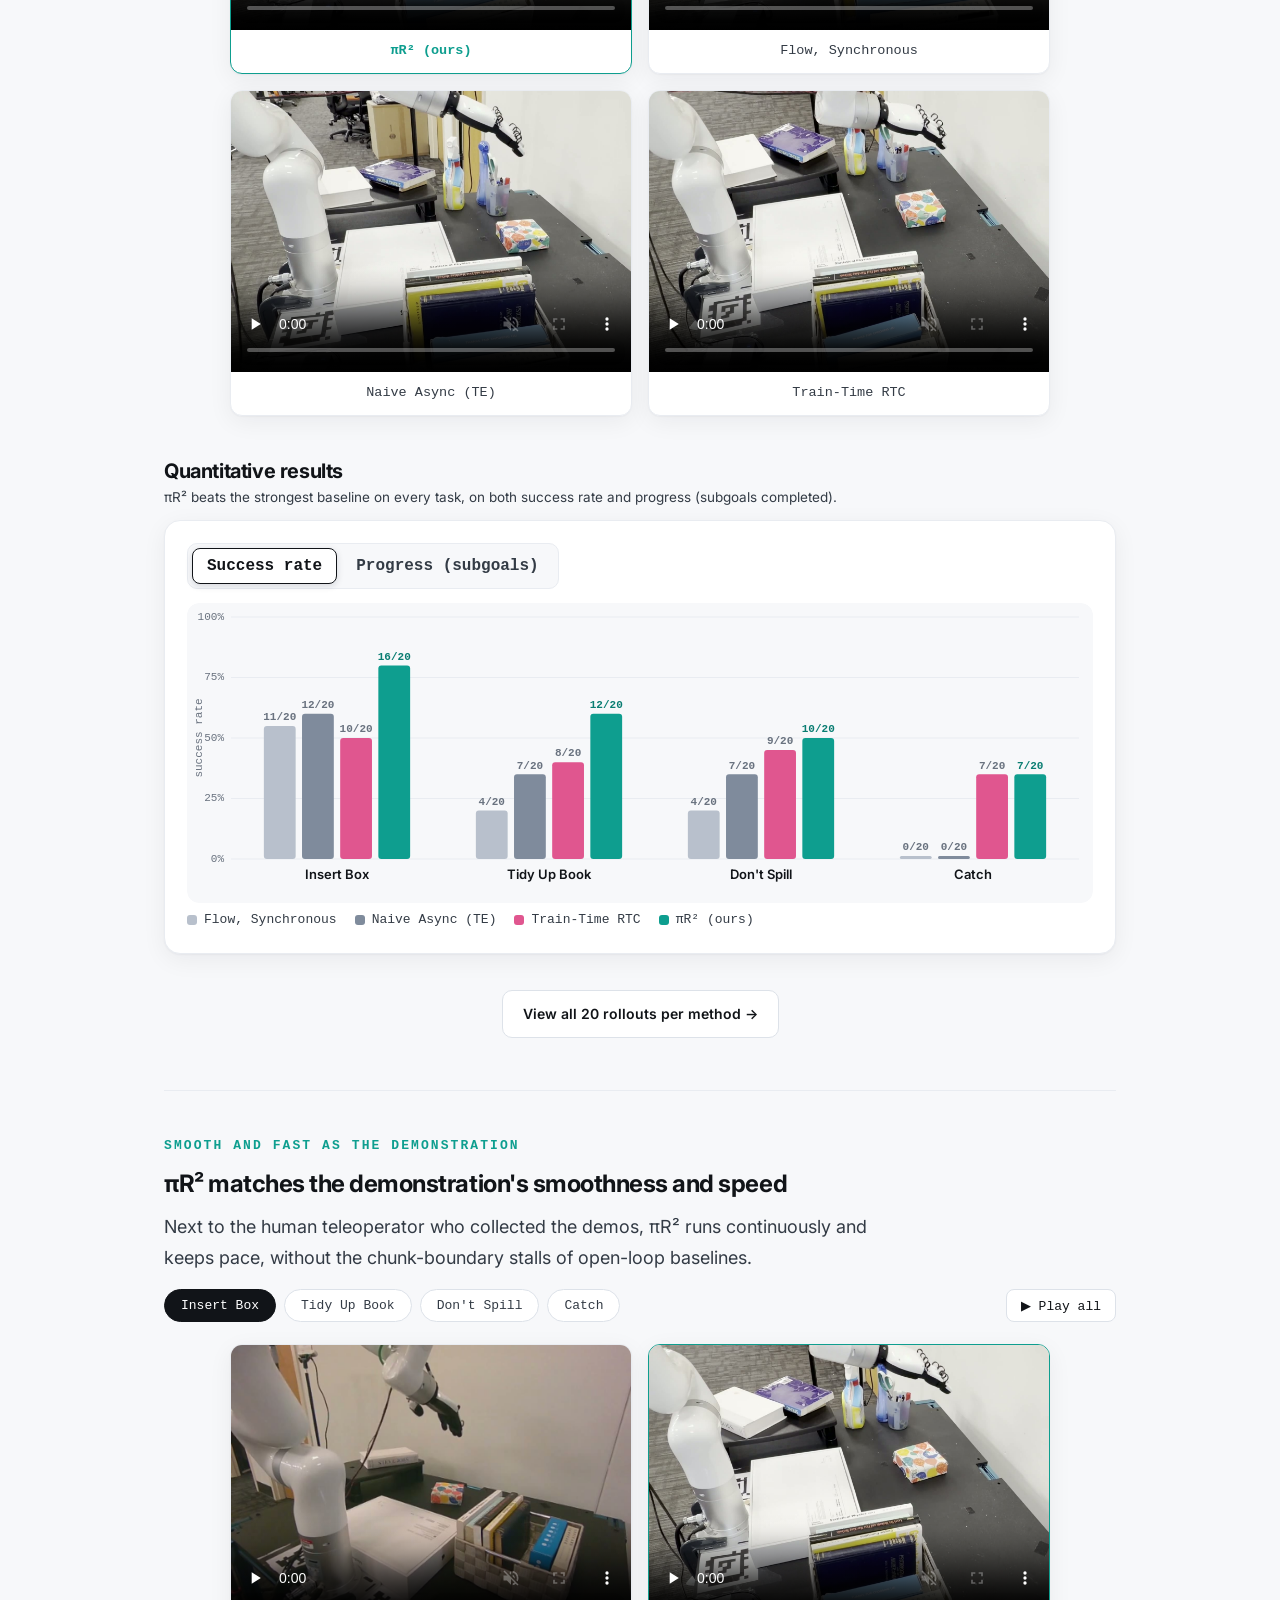
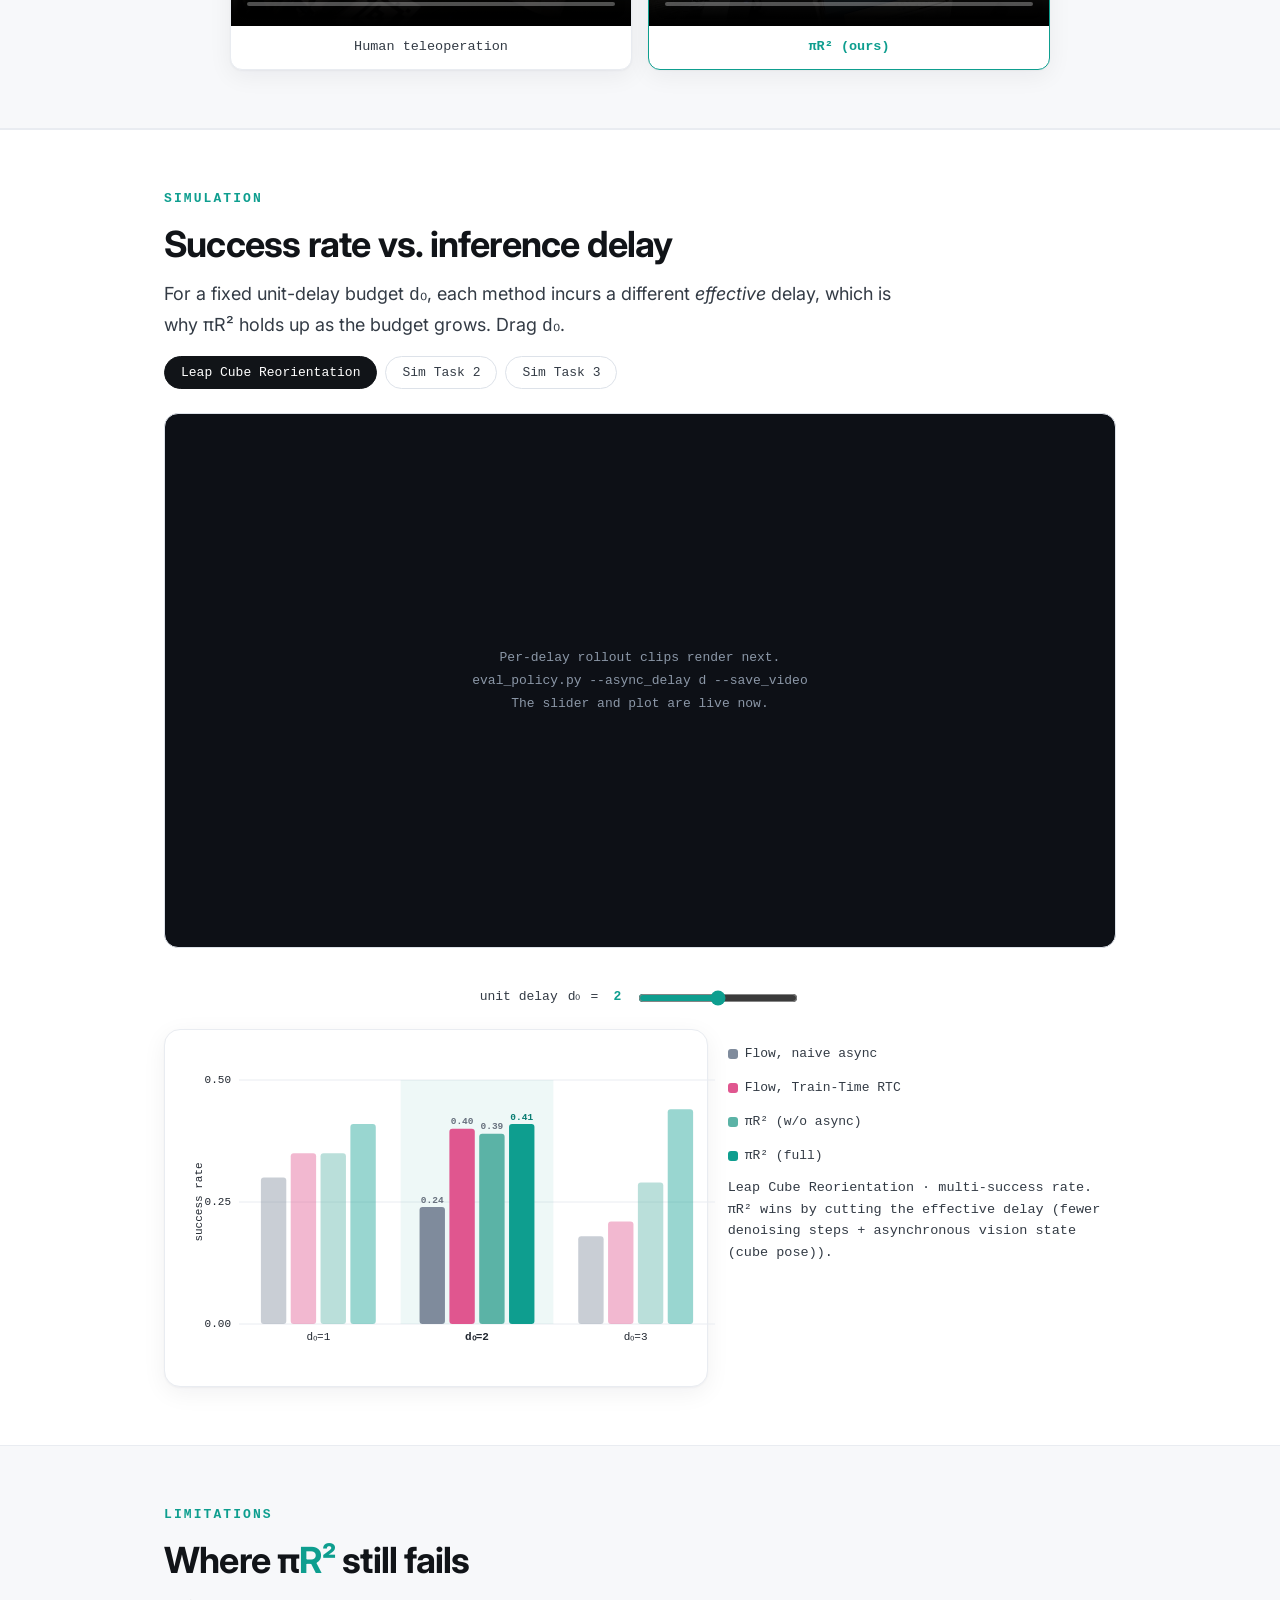
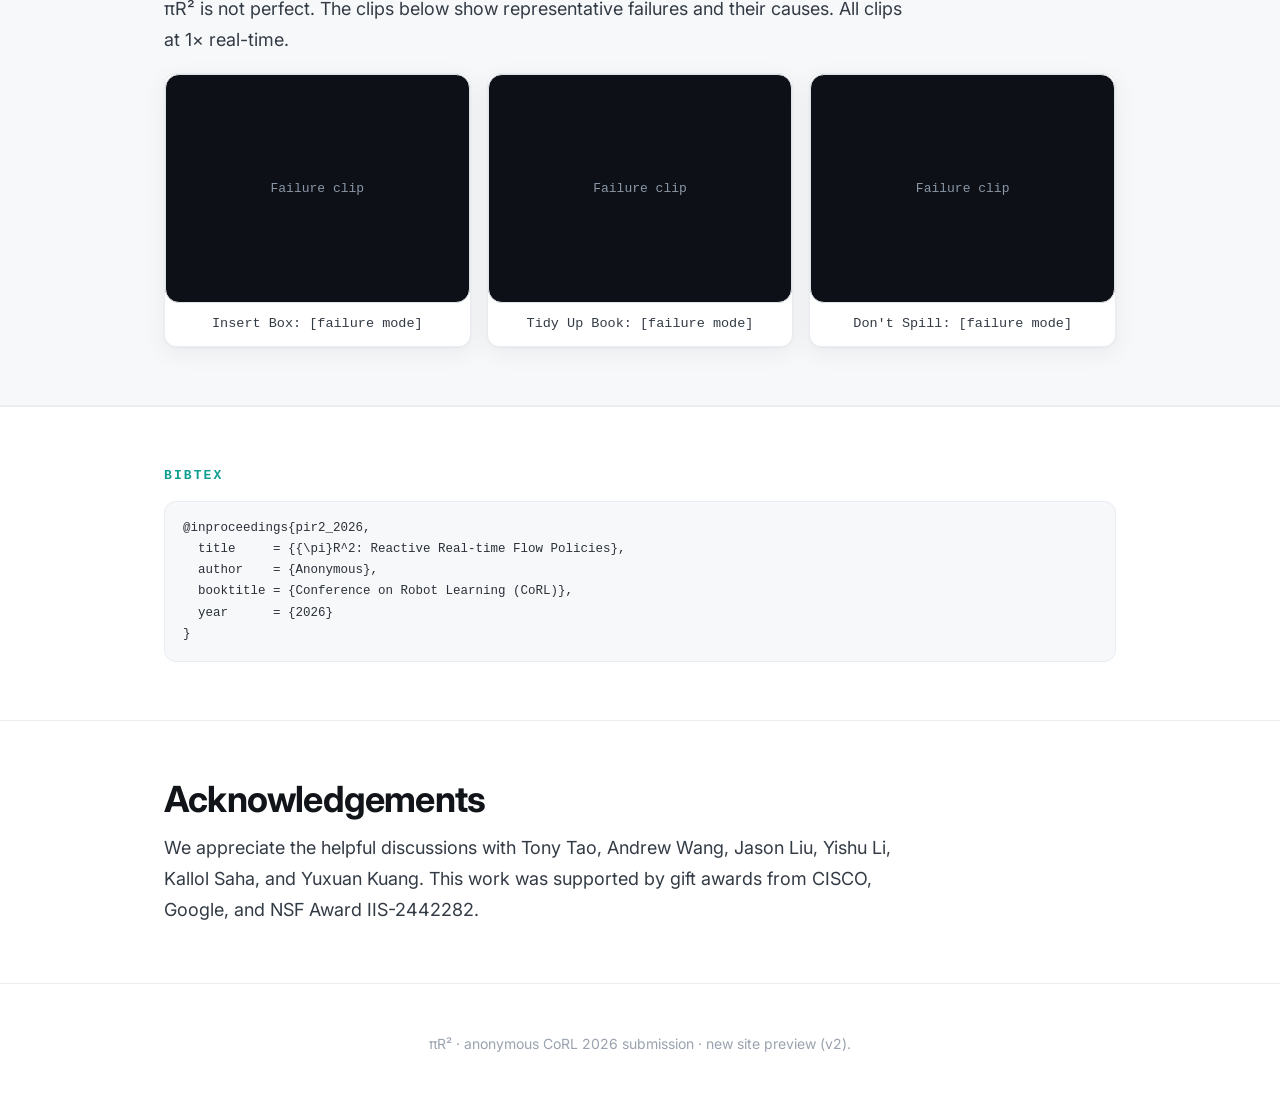
==== commit f114e9b1: "Teaser reel: two-phase narrative (standard-VLA failures -> piR2), catch uses episode_0007 clip" ====
--- a/index.html
+++ b/index.html
@@ -42,6 +42,7 @@
 
 <!-- TEASER -->
 <section id="teaser"><div class="wrap">
+  <h2 class="reel-phase" id="reel-phase" style="text-align:center;max-width:820px;margin:0 auto 16px;min-height:1.2em;transition:color .4s"></h2>
   <div class="vidwrap reel" style="max-width:900px;margin:0 auto;aspect-ratio:1536/1080">
     <video id="teaser-reel" muted playsinline autoplay preload="auto"></video>
     <span class="tlab" id="reel-lab"></span>
--- a/static/css/site.css
+++ b/static/css/site.css
@@ -231,3 +231,6 @@
 
 /* delay/sim plot: draw straight on the white panel (no grey canvas box) */
 #delay-canvas{background:transparent}
+
+/* teaser reel phase headline (failures -> ours) */
+.reel-phase{font-size:clamp(19px,2.5vw,27px);font-weight:700;letter-spacing:-.01em}
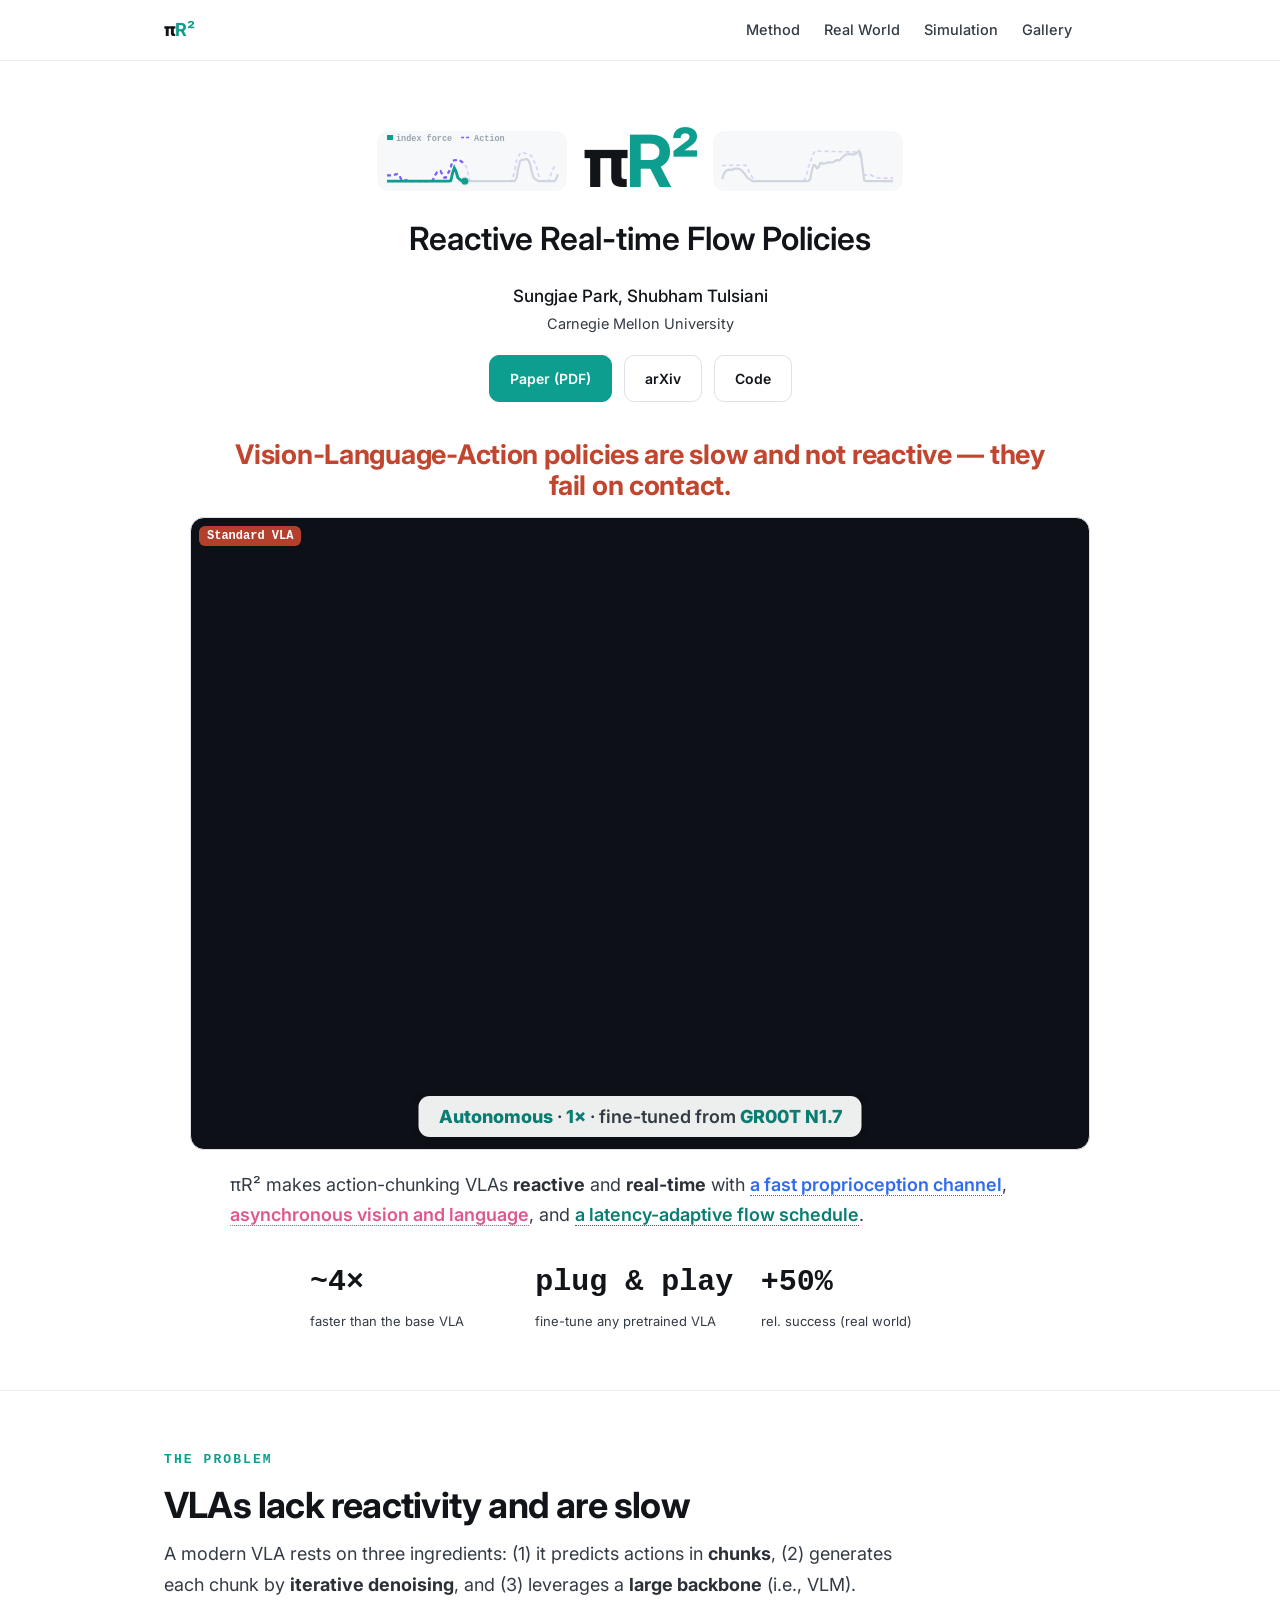
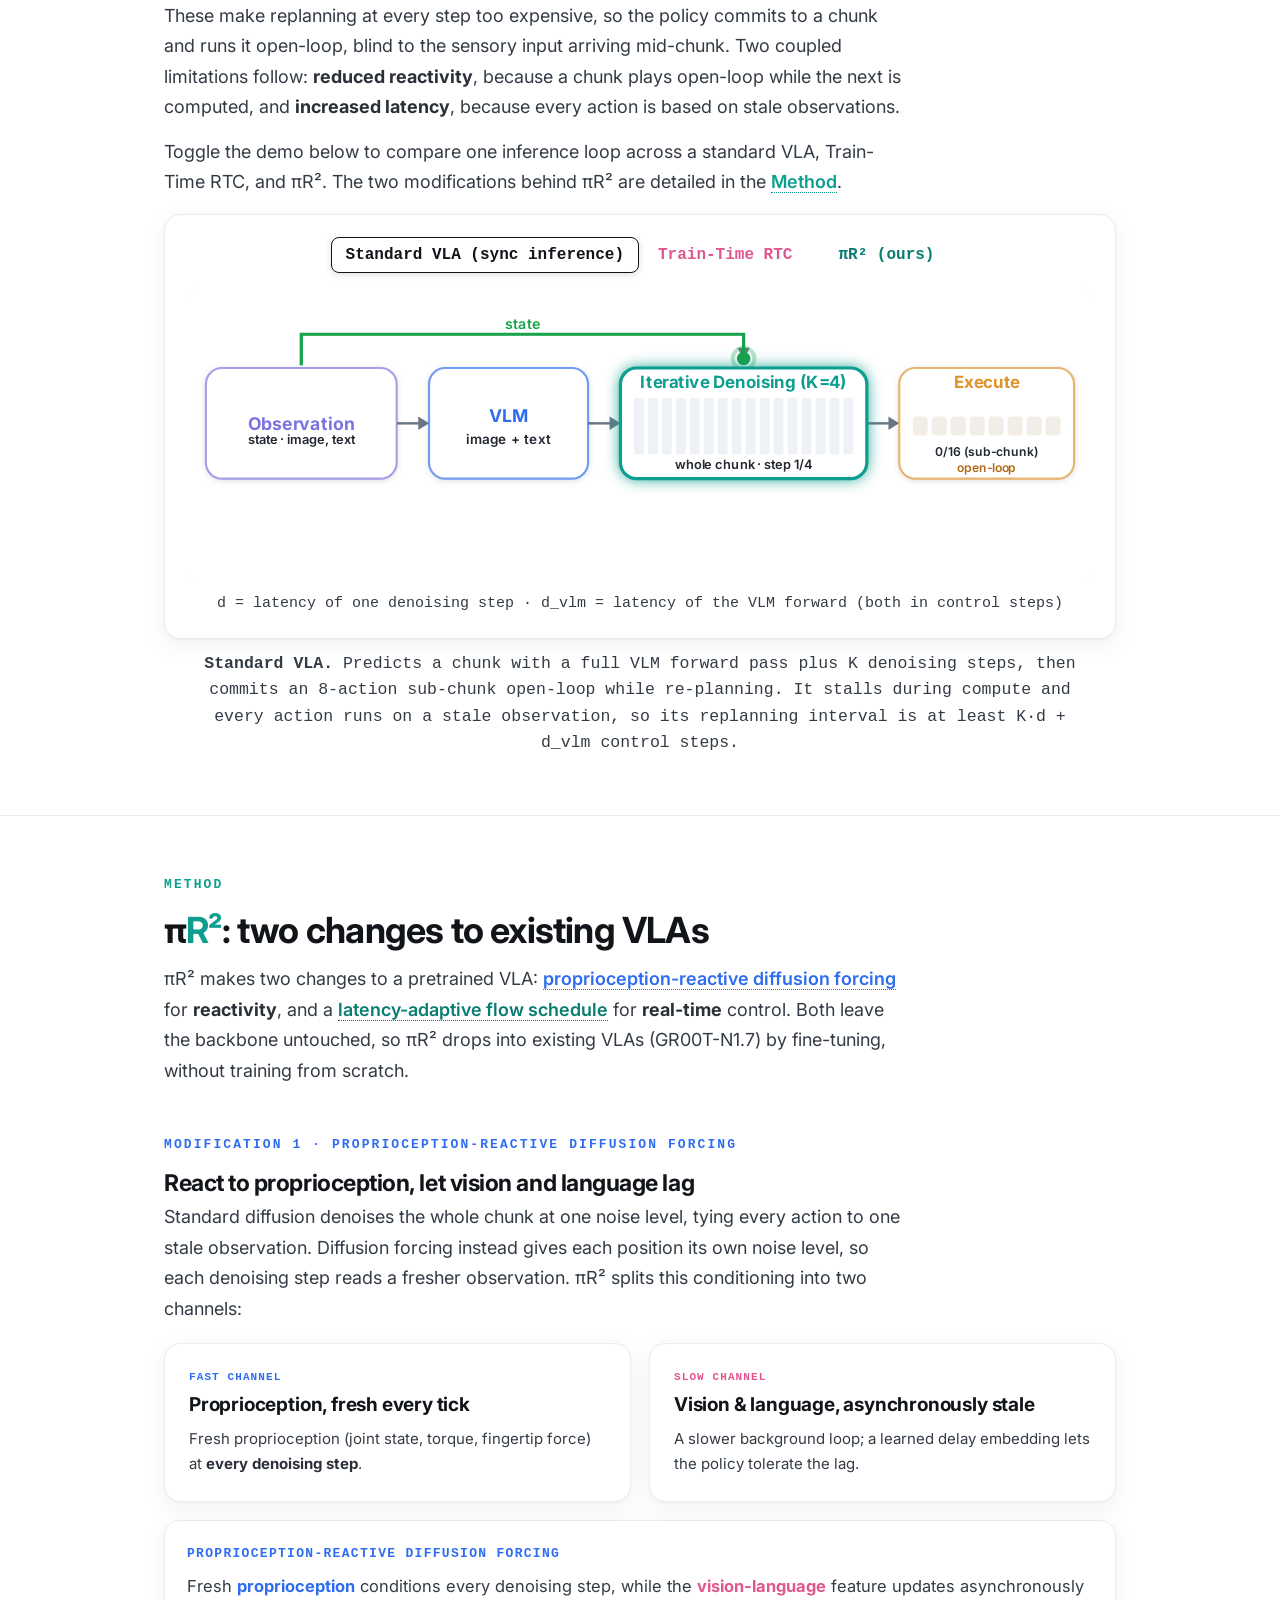
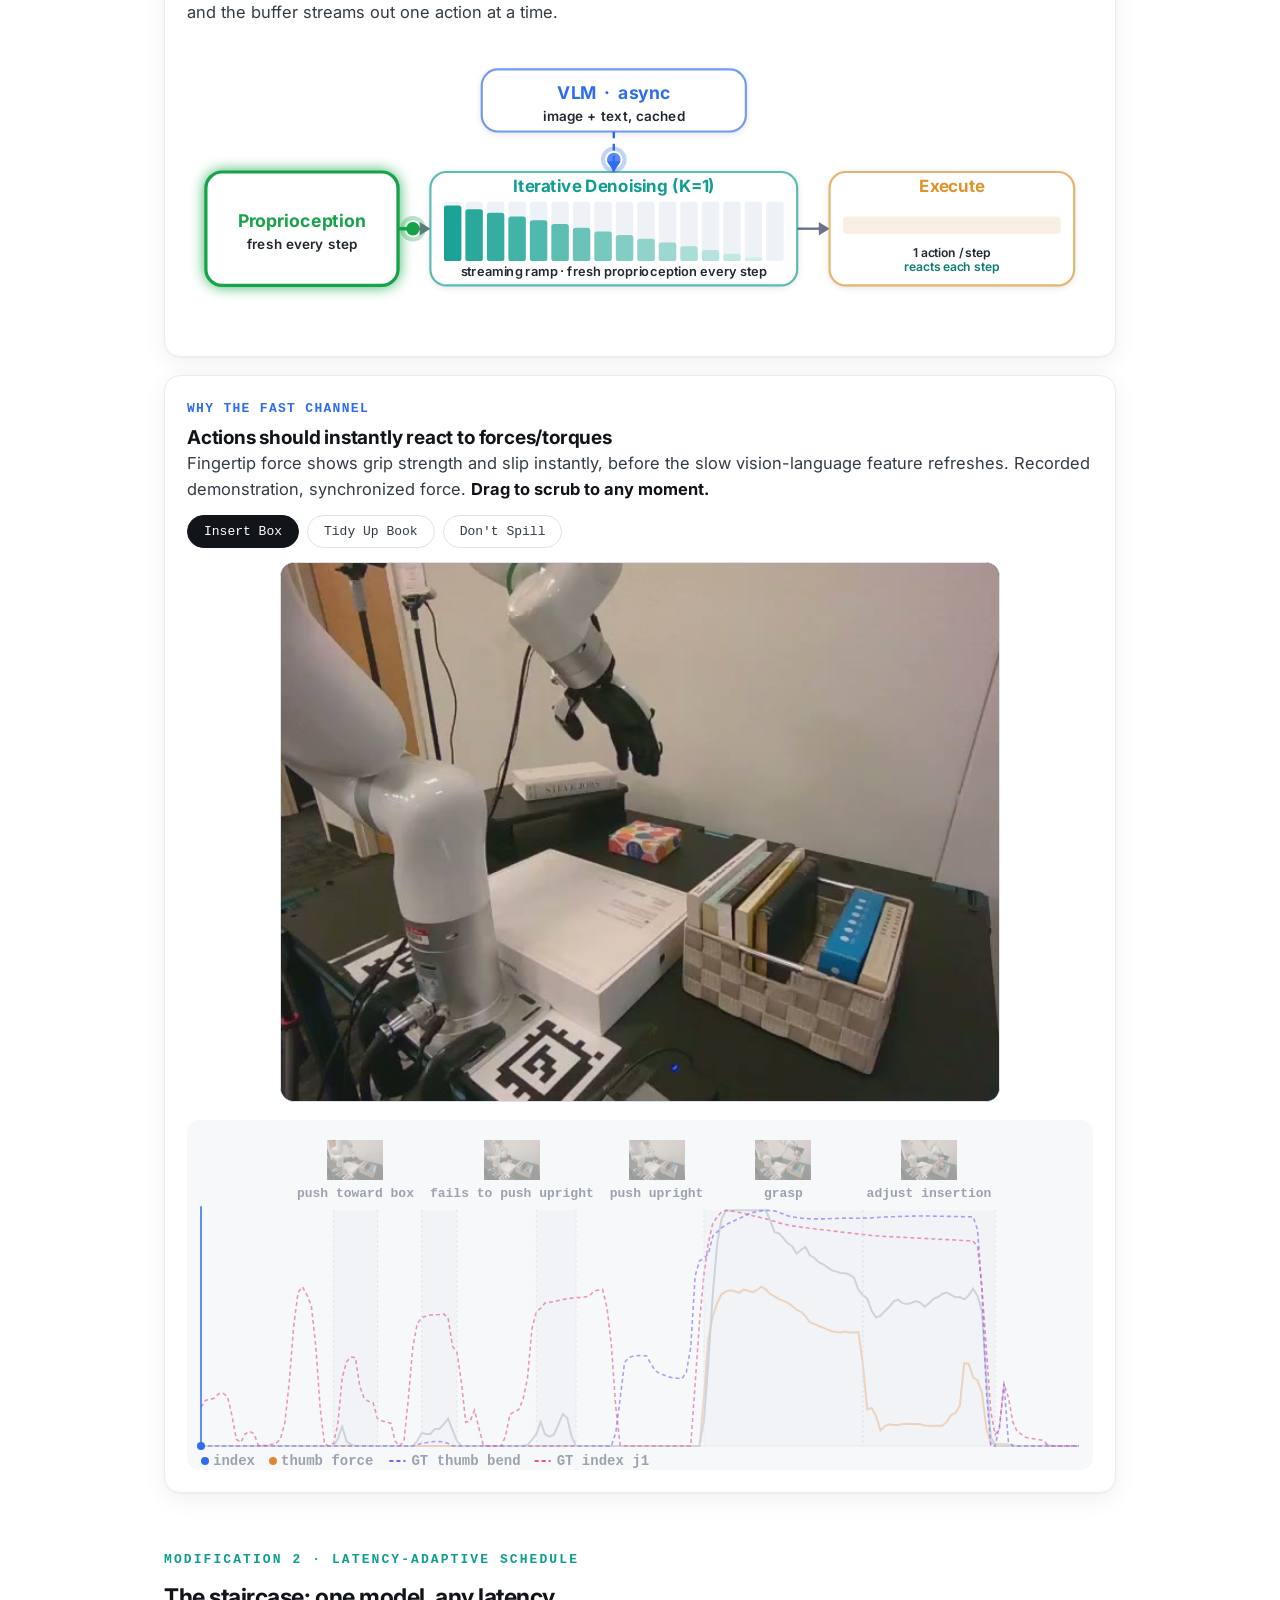
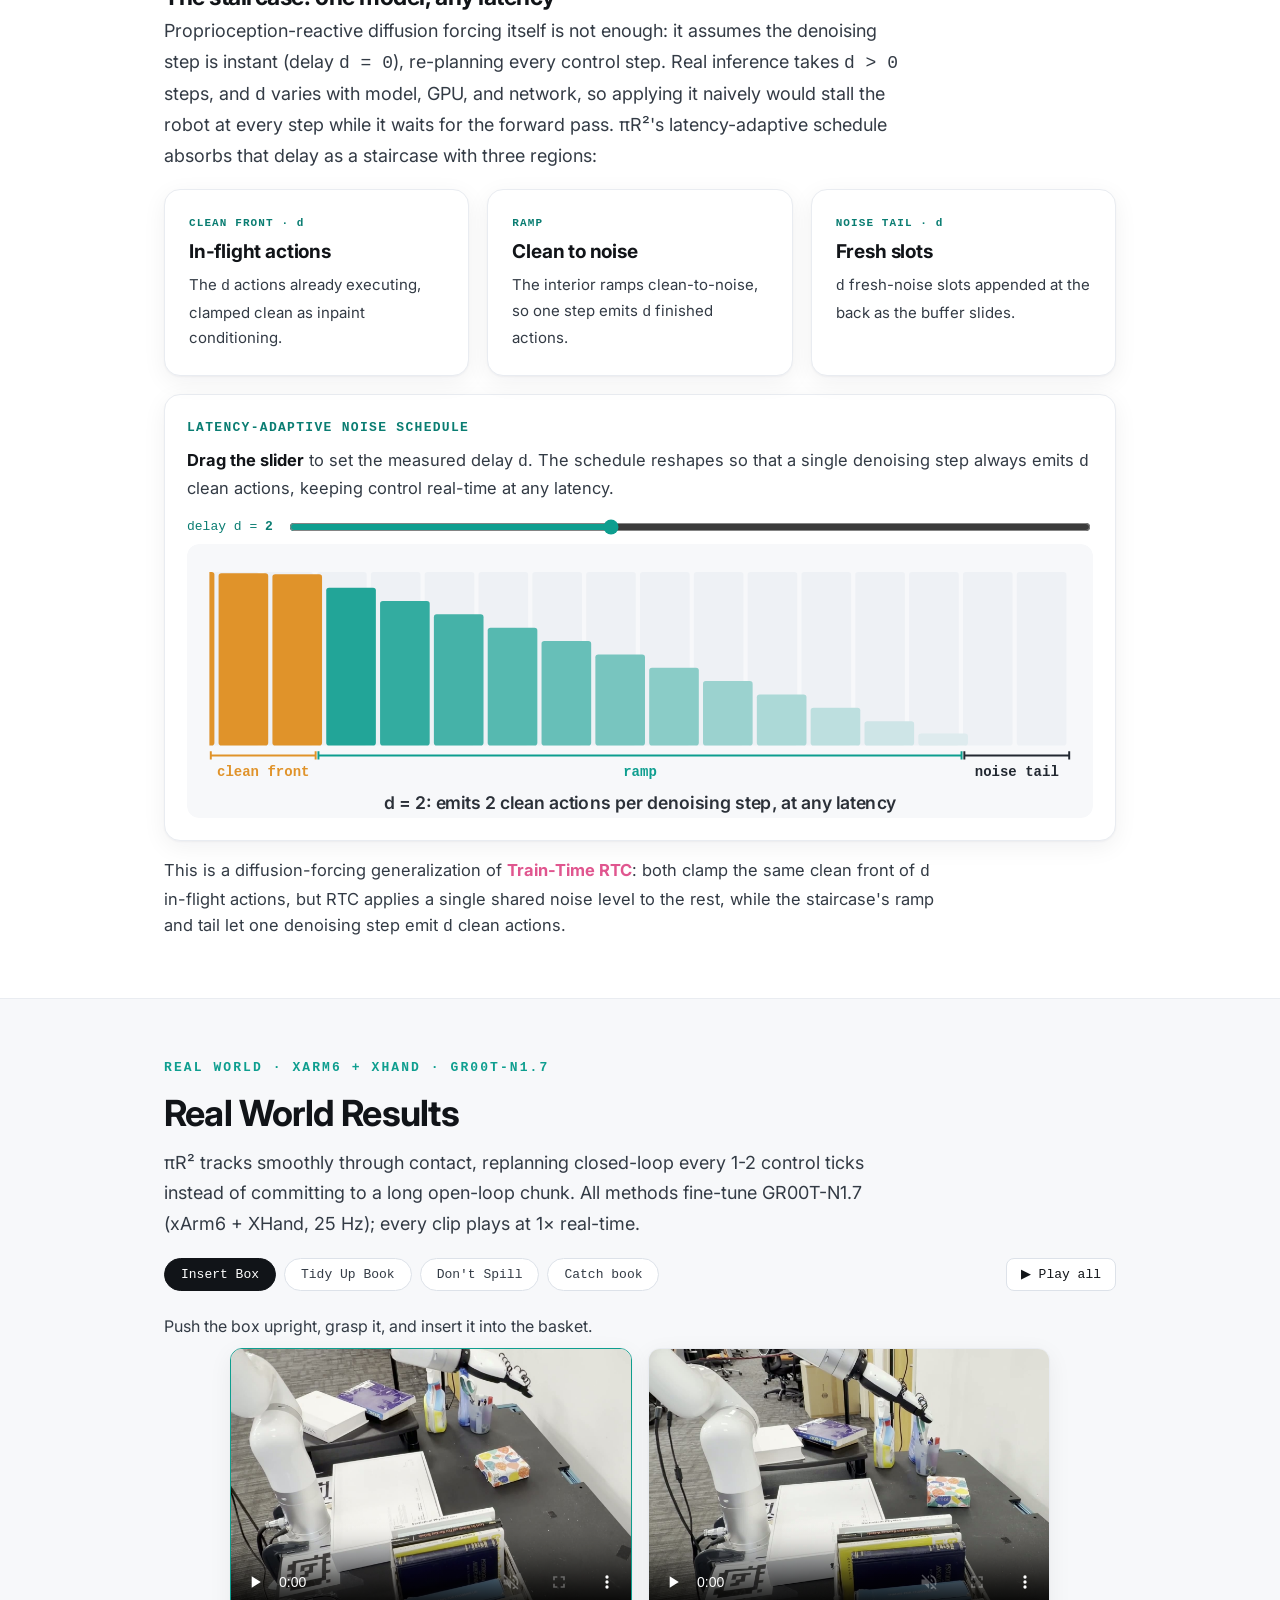
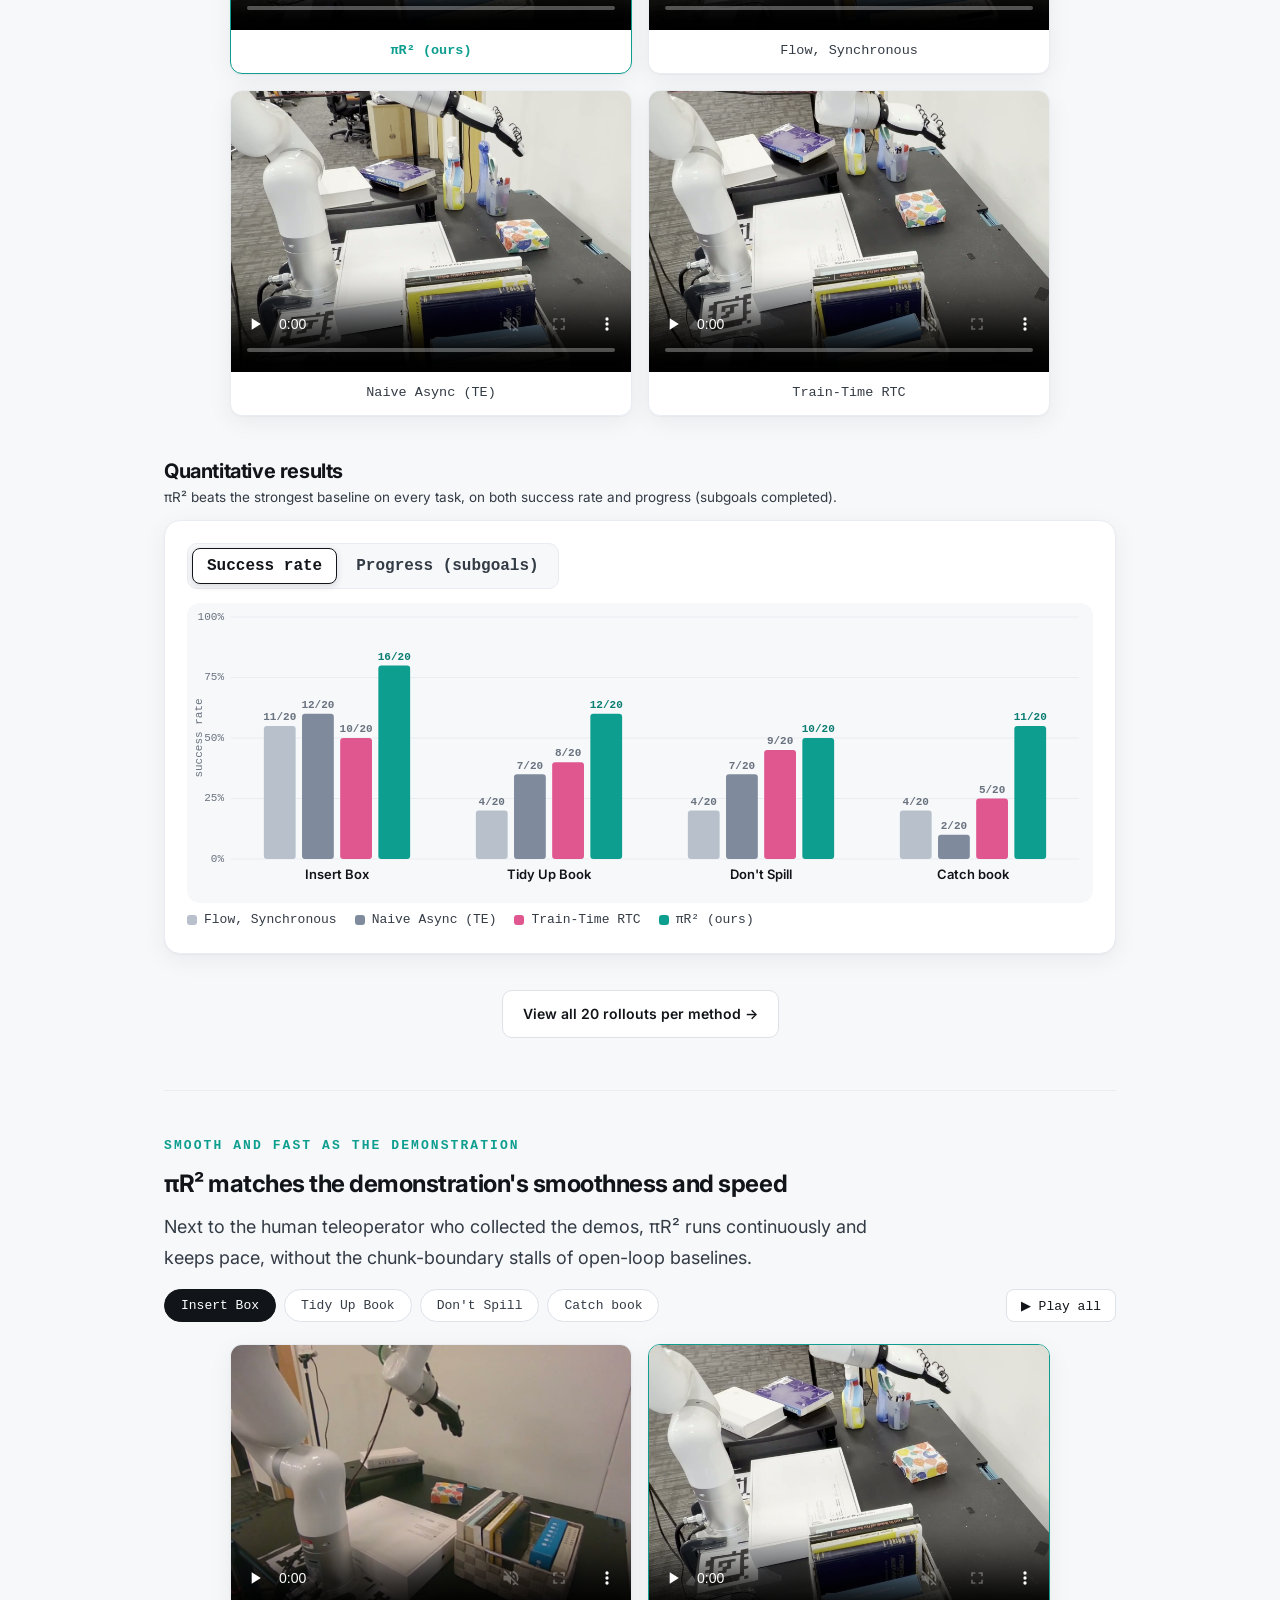
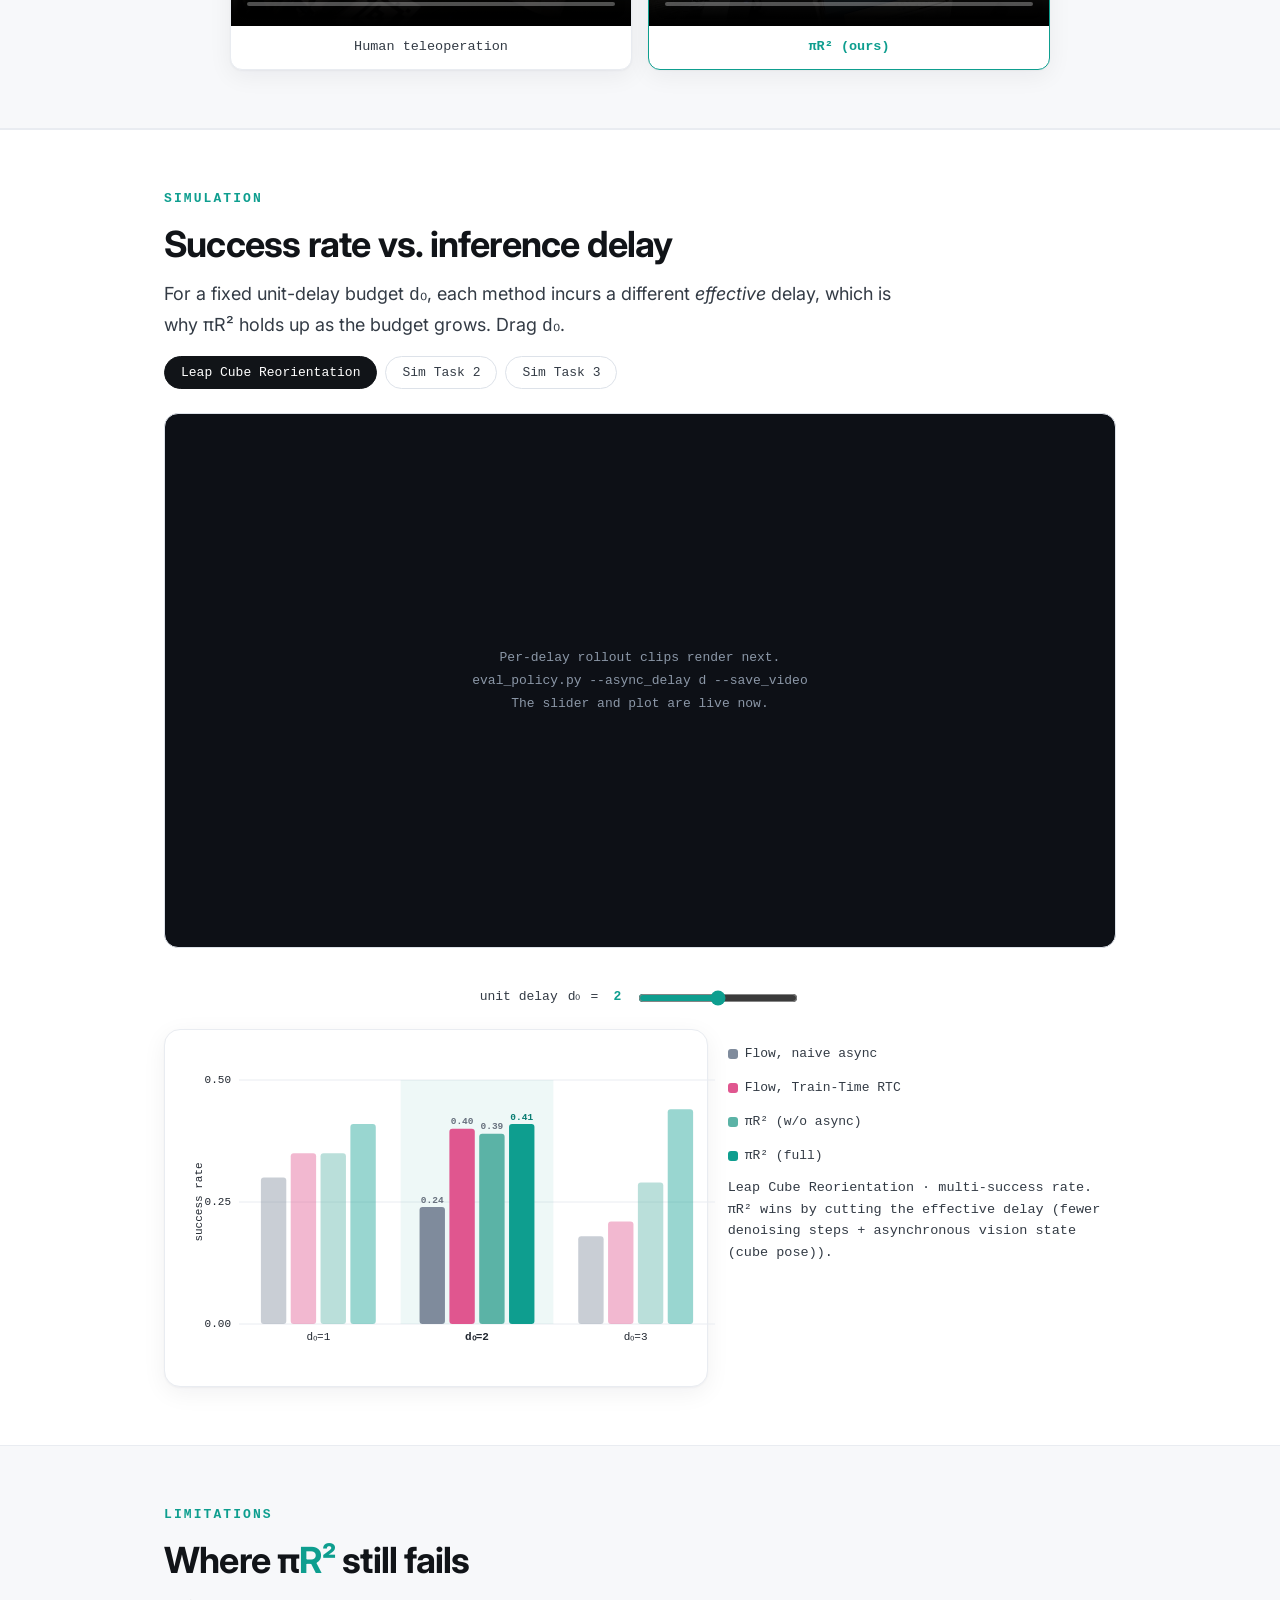
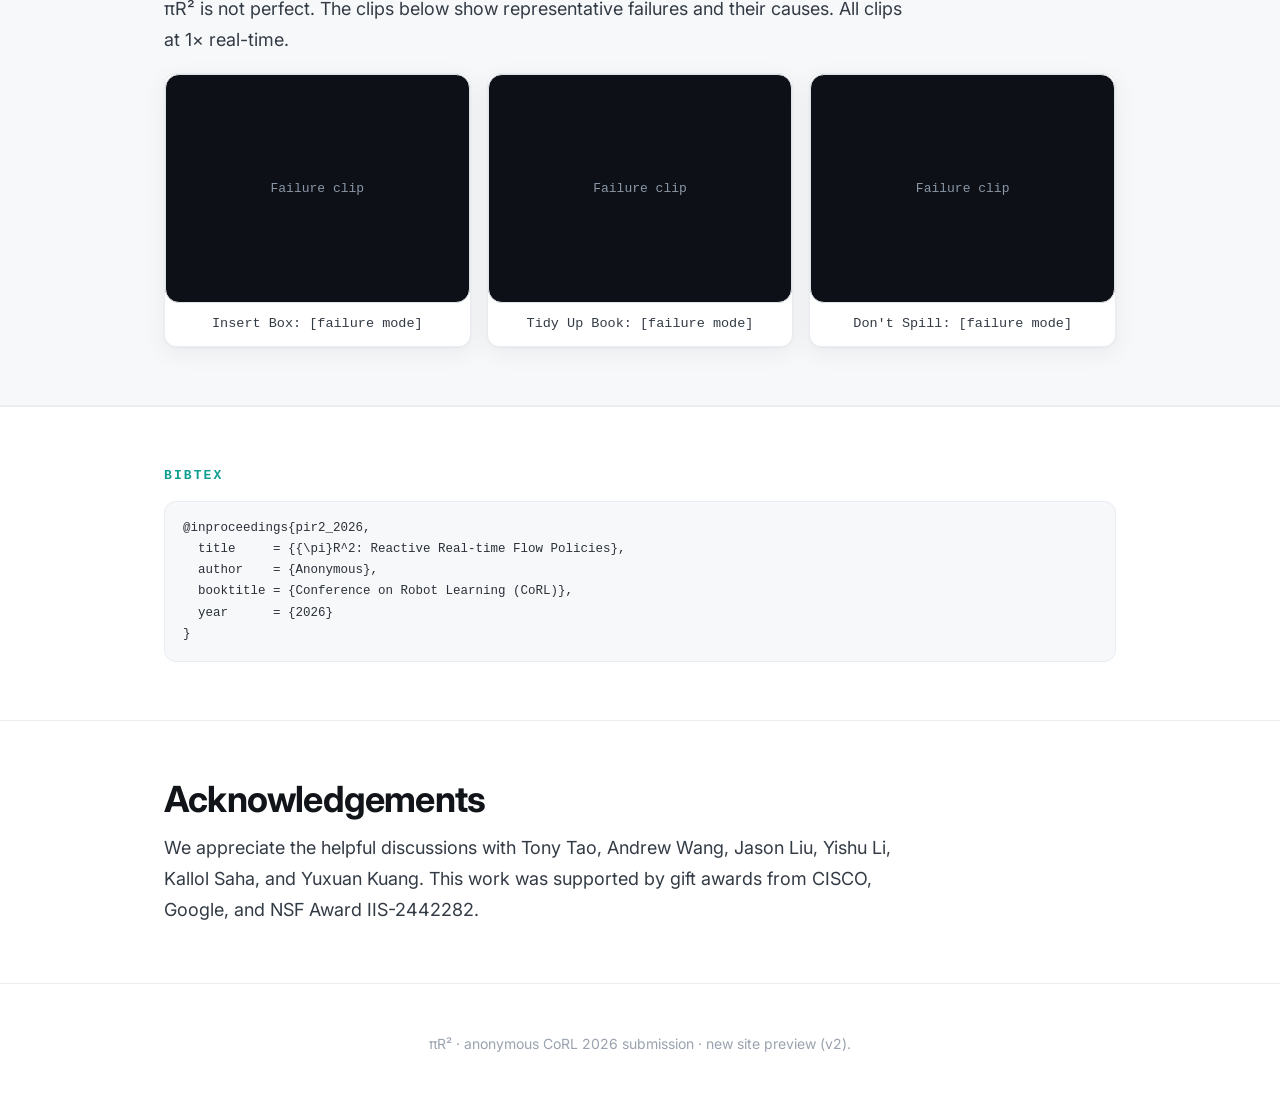
==== commit 938895e0: "Catch: final eval videos + new numbers (4/2/5/11); teleop uses ours_cool_2; rename to Catch book" ====
--- a/index.html
+++ b/index.html
@@ -145,7 +145,7 @@
     <button class="tab active" data-tab="task" data-key="box">Insert Box</button>
     <button class="tab" data-tab="task" data-key="book">Tidy Up Book</button>
     <button class="tab" data-tab="task" data-key="spill">Don't Spill</button>
-    <button class="tab" data-tab="task" data-key="catch">Catch</button>
+    <button class="tab" data-tab="task" data-key="catch">Catch book</button>
     <button class="btn-sm playall" data-group="task" style="margin-left:auto">▶ Play all</button>
 </div>
 
@@ -217,7 +217,7 @@
     <button class="tab active" data-tab="tele" data-key="box">Insert Box</button>
     <button class="tab" data-tab="tele" data-key="book">Tidy Up Book</button>
     <button class="tab" data-tab="tele" data-key="spill">Don't Spill</button>
-    <button class="tab" data-tab="tele" data-key="catch">Catch</button>
+    <button class="tab" data-tab="tele" data-key="catch">Catch book</button>
     <button class="btn-sm playall" data-group="tele" style="margin-left:auto">▶ Play all</button>
 </div>
     <div data-tabgroup="tele">
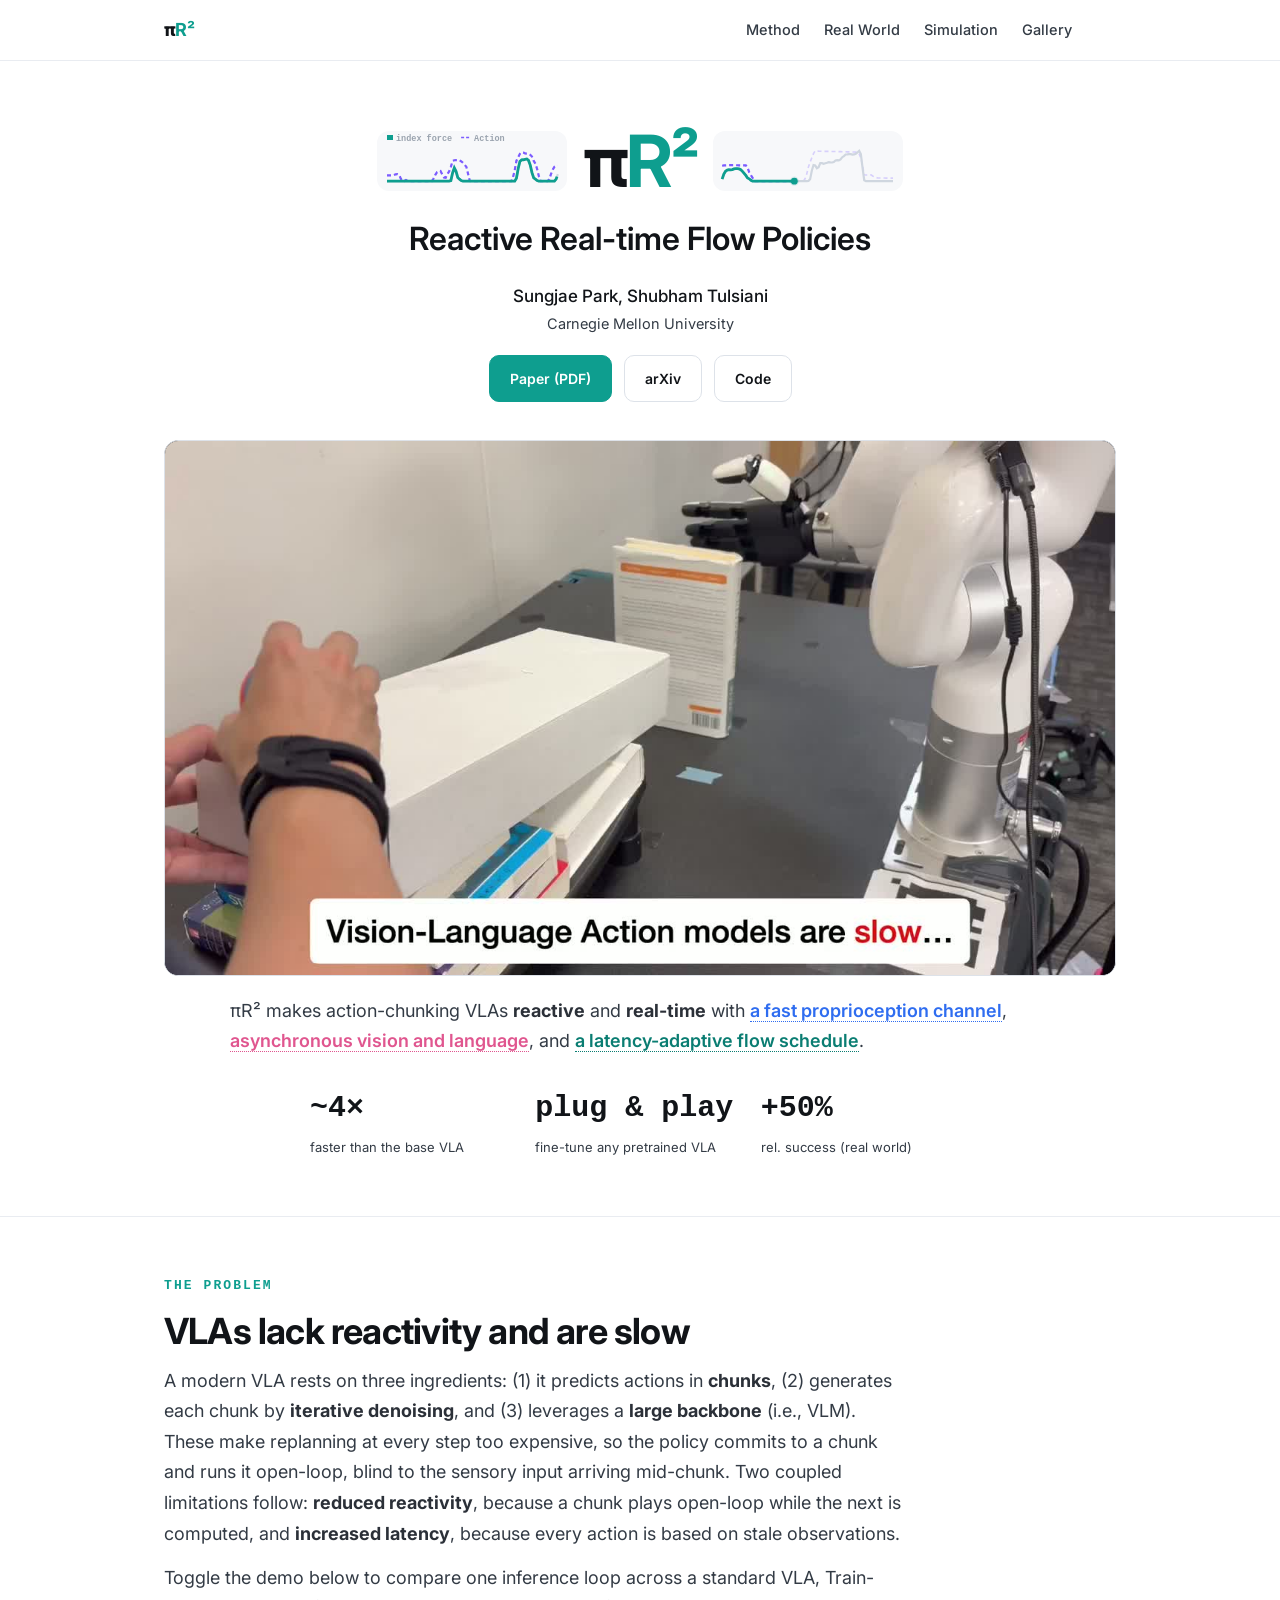
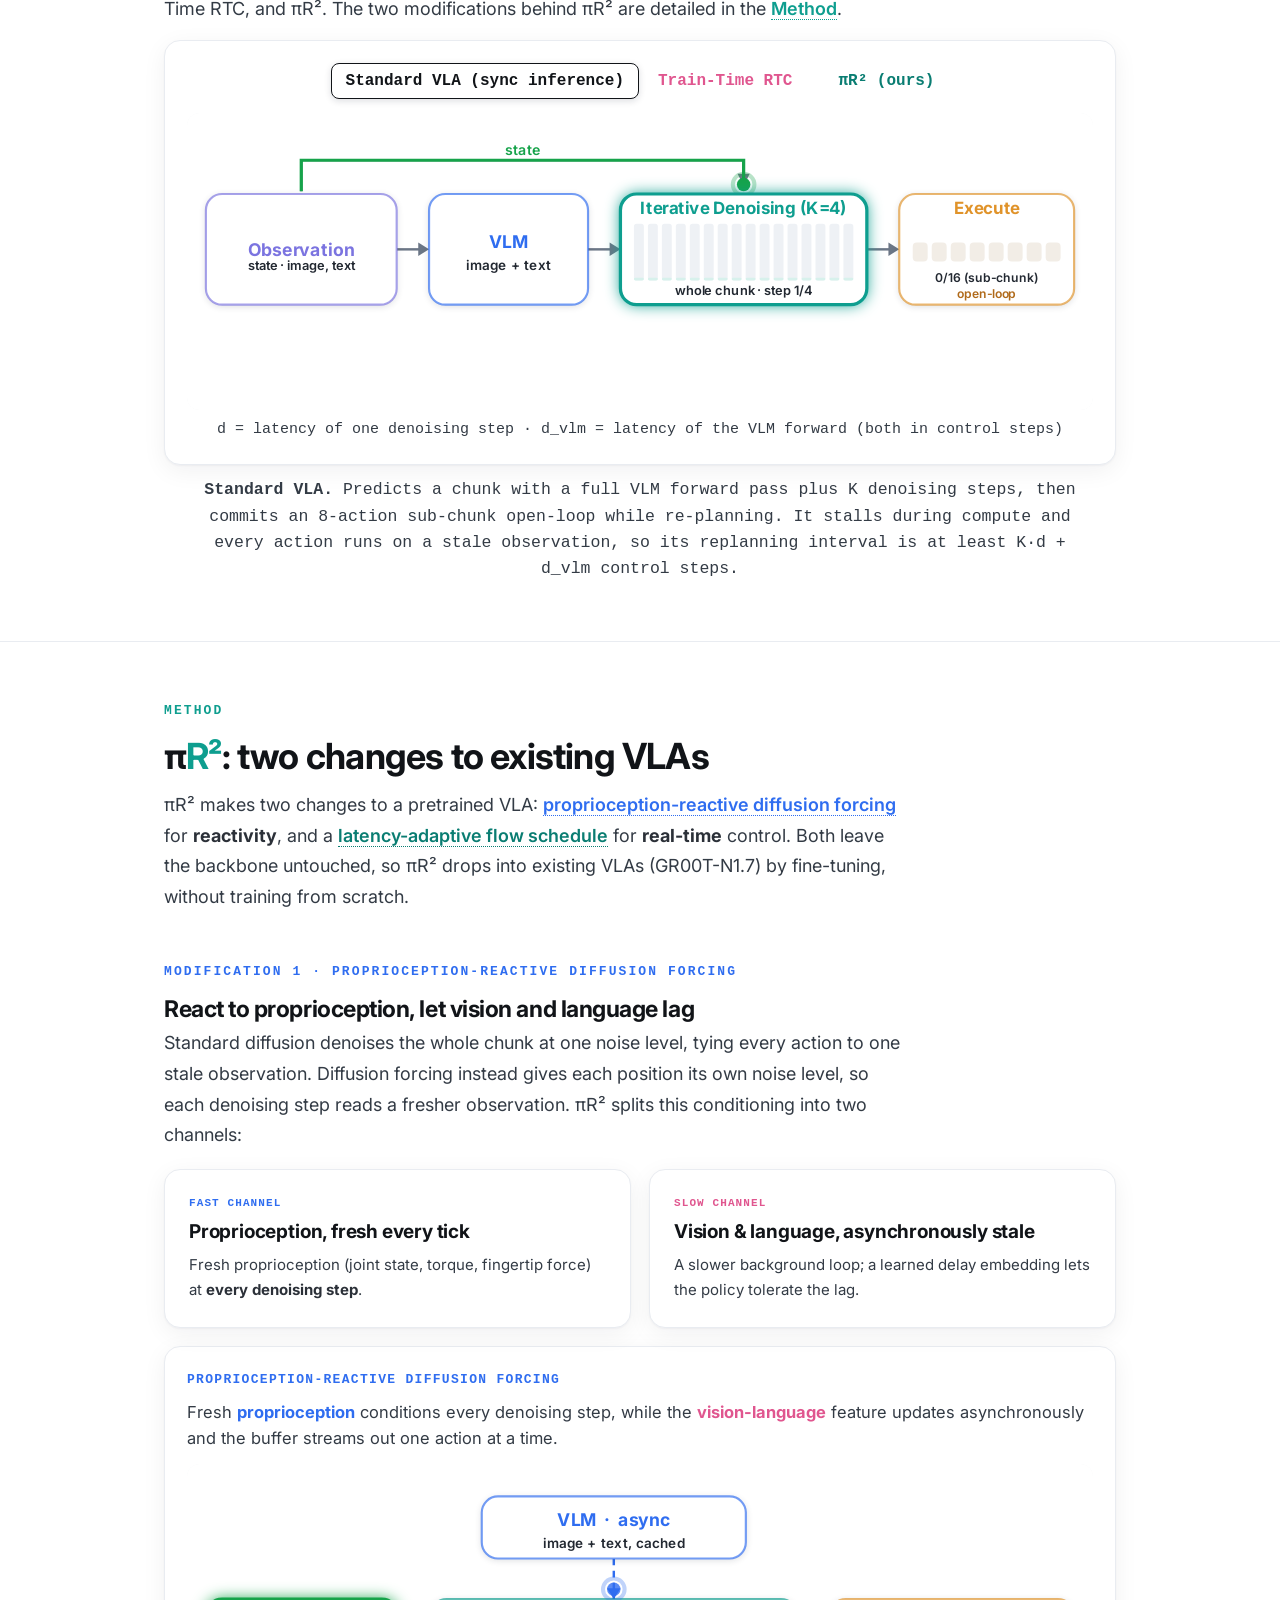
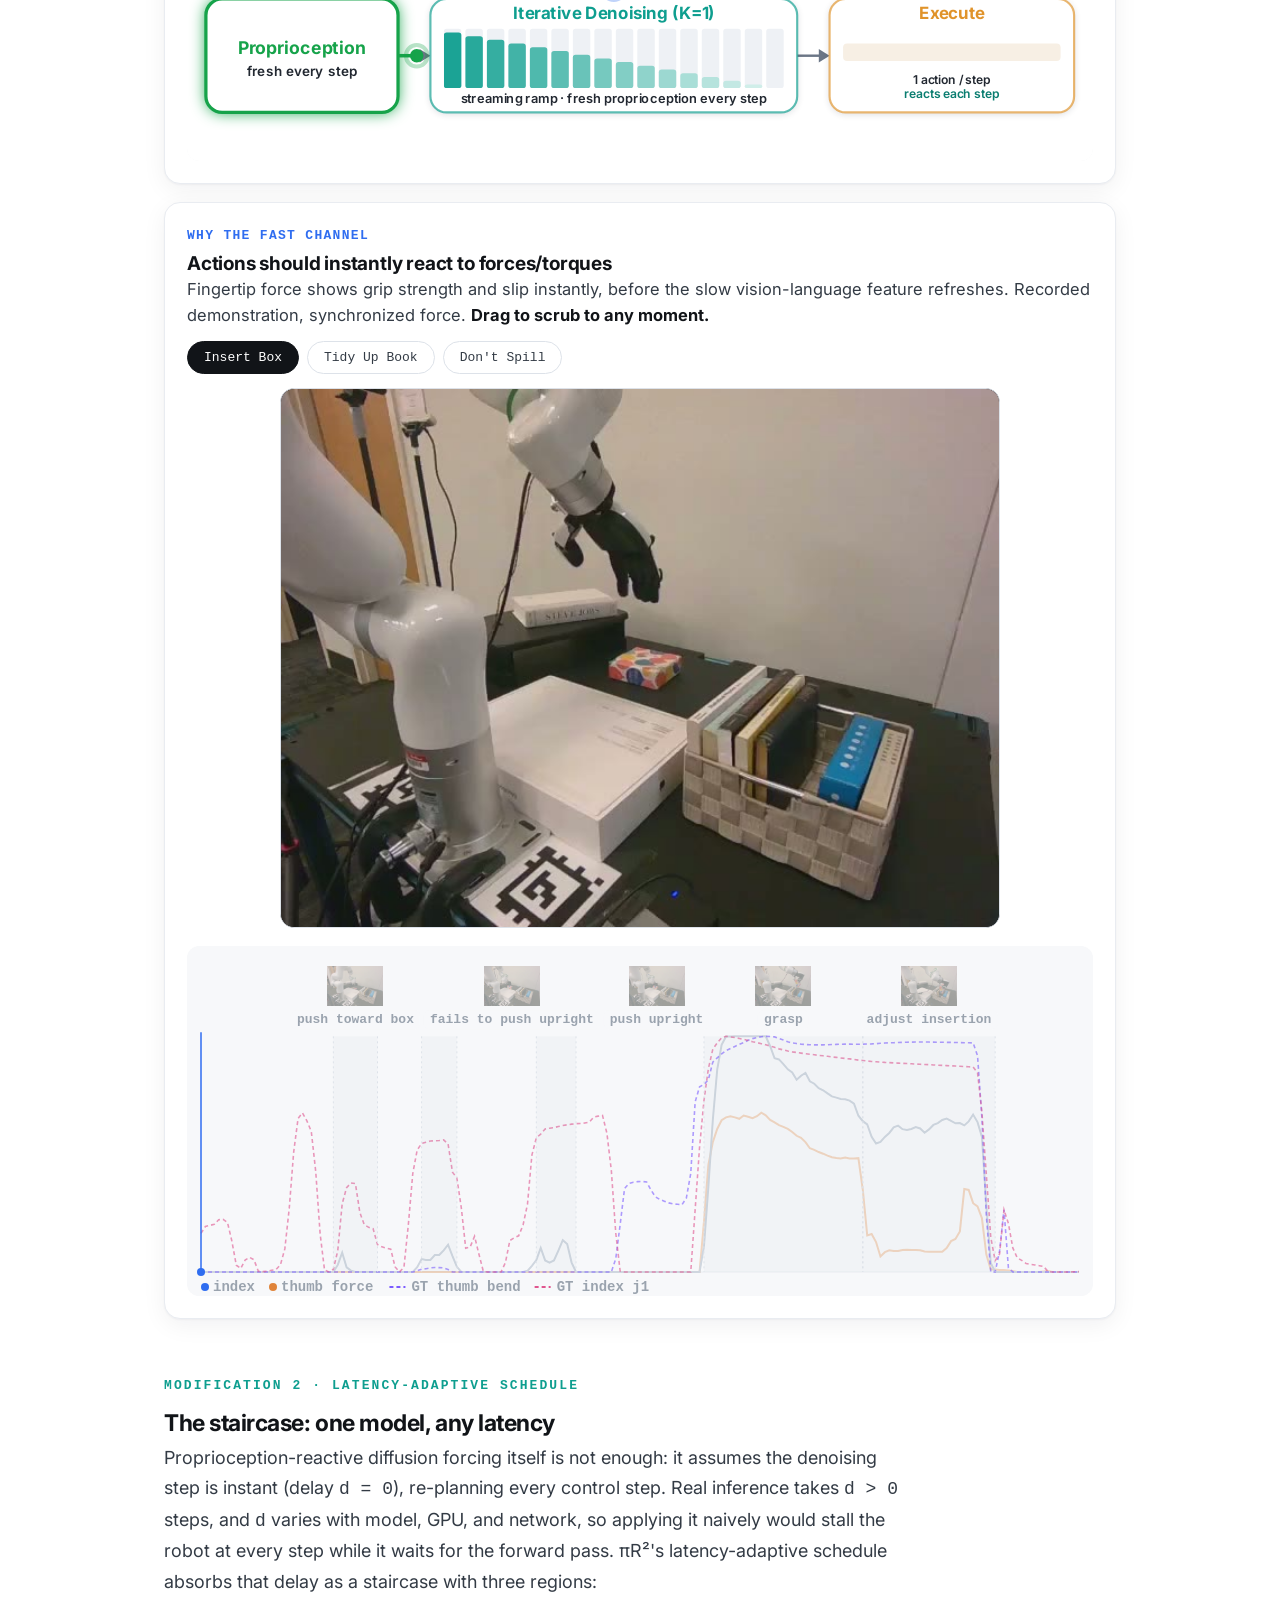
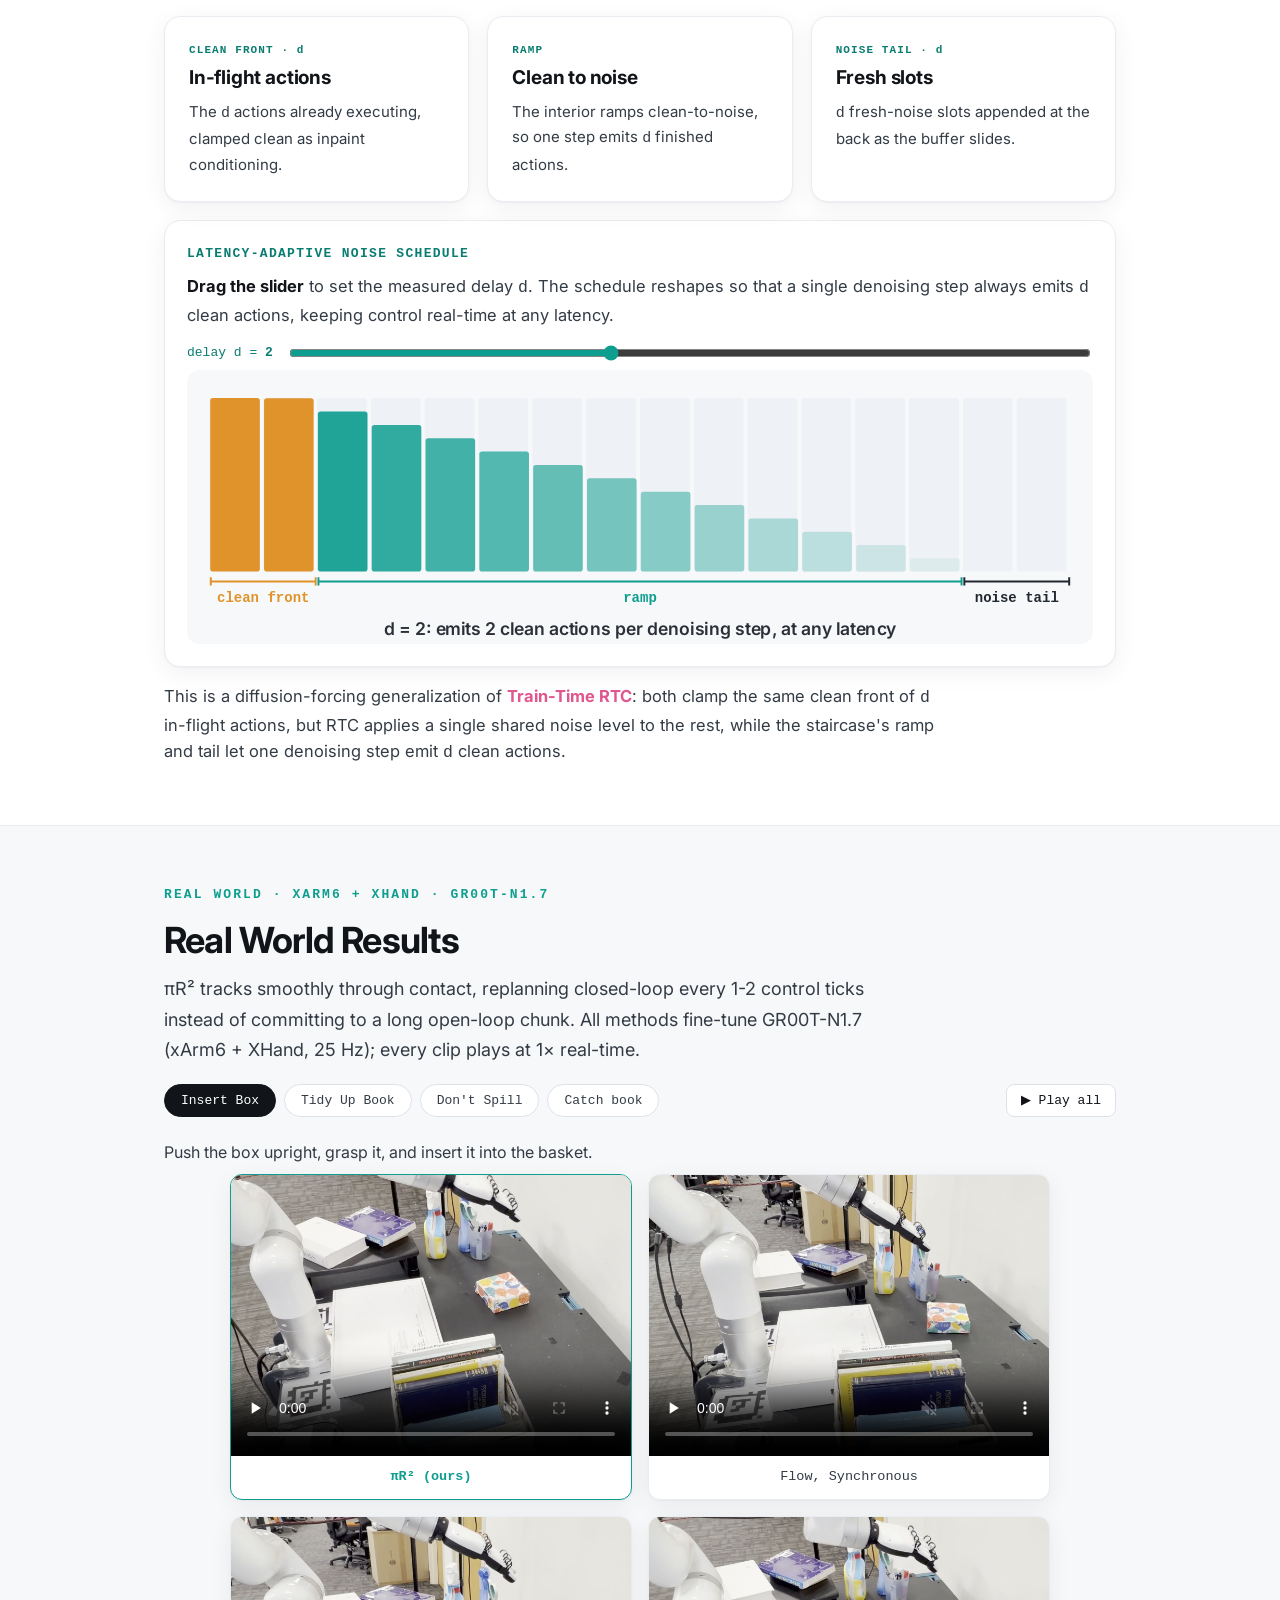
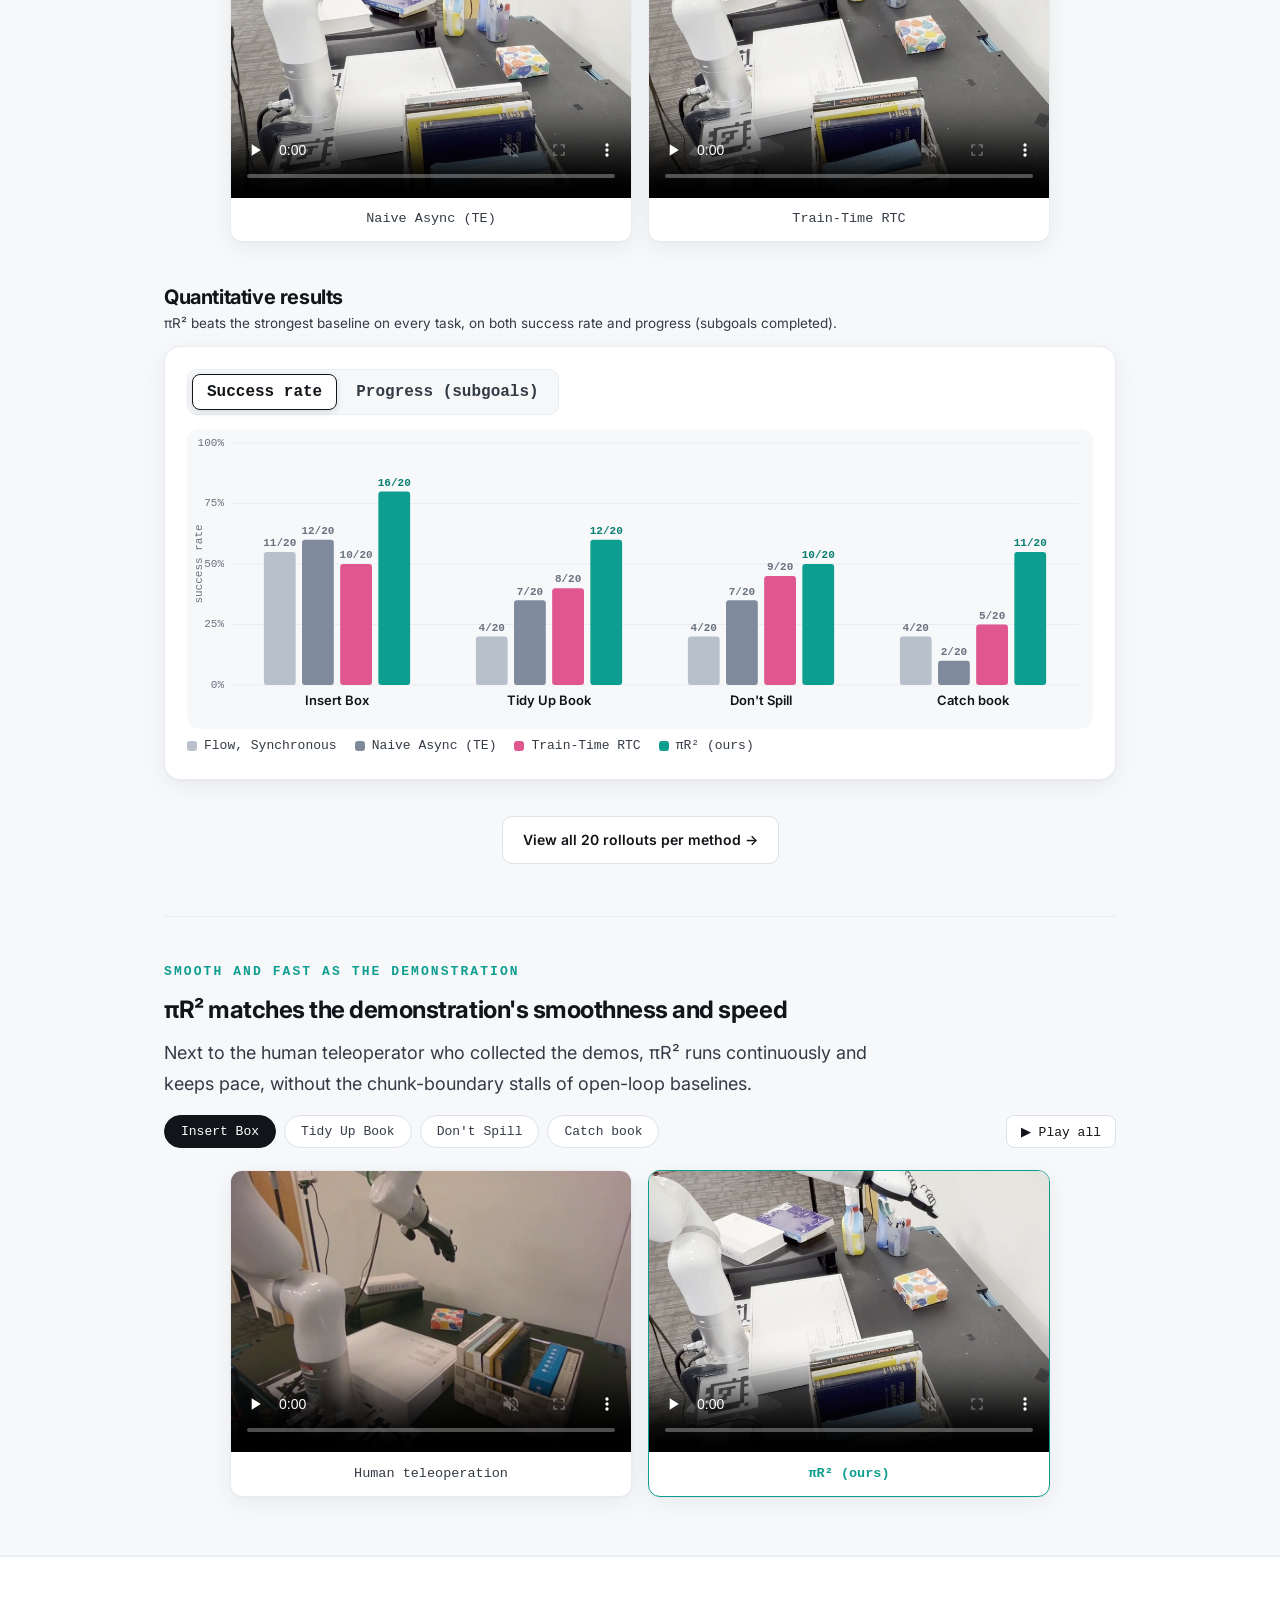
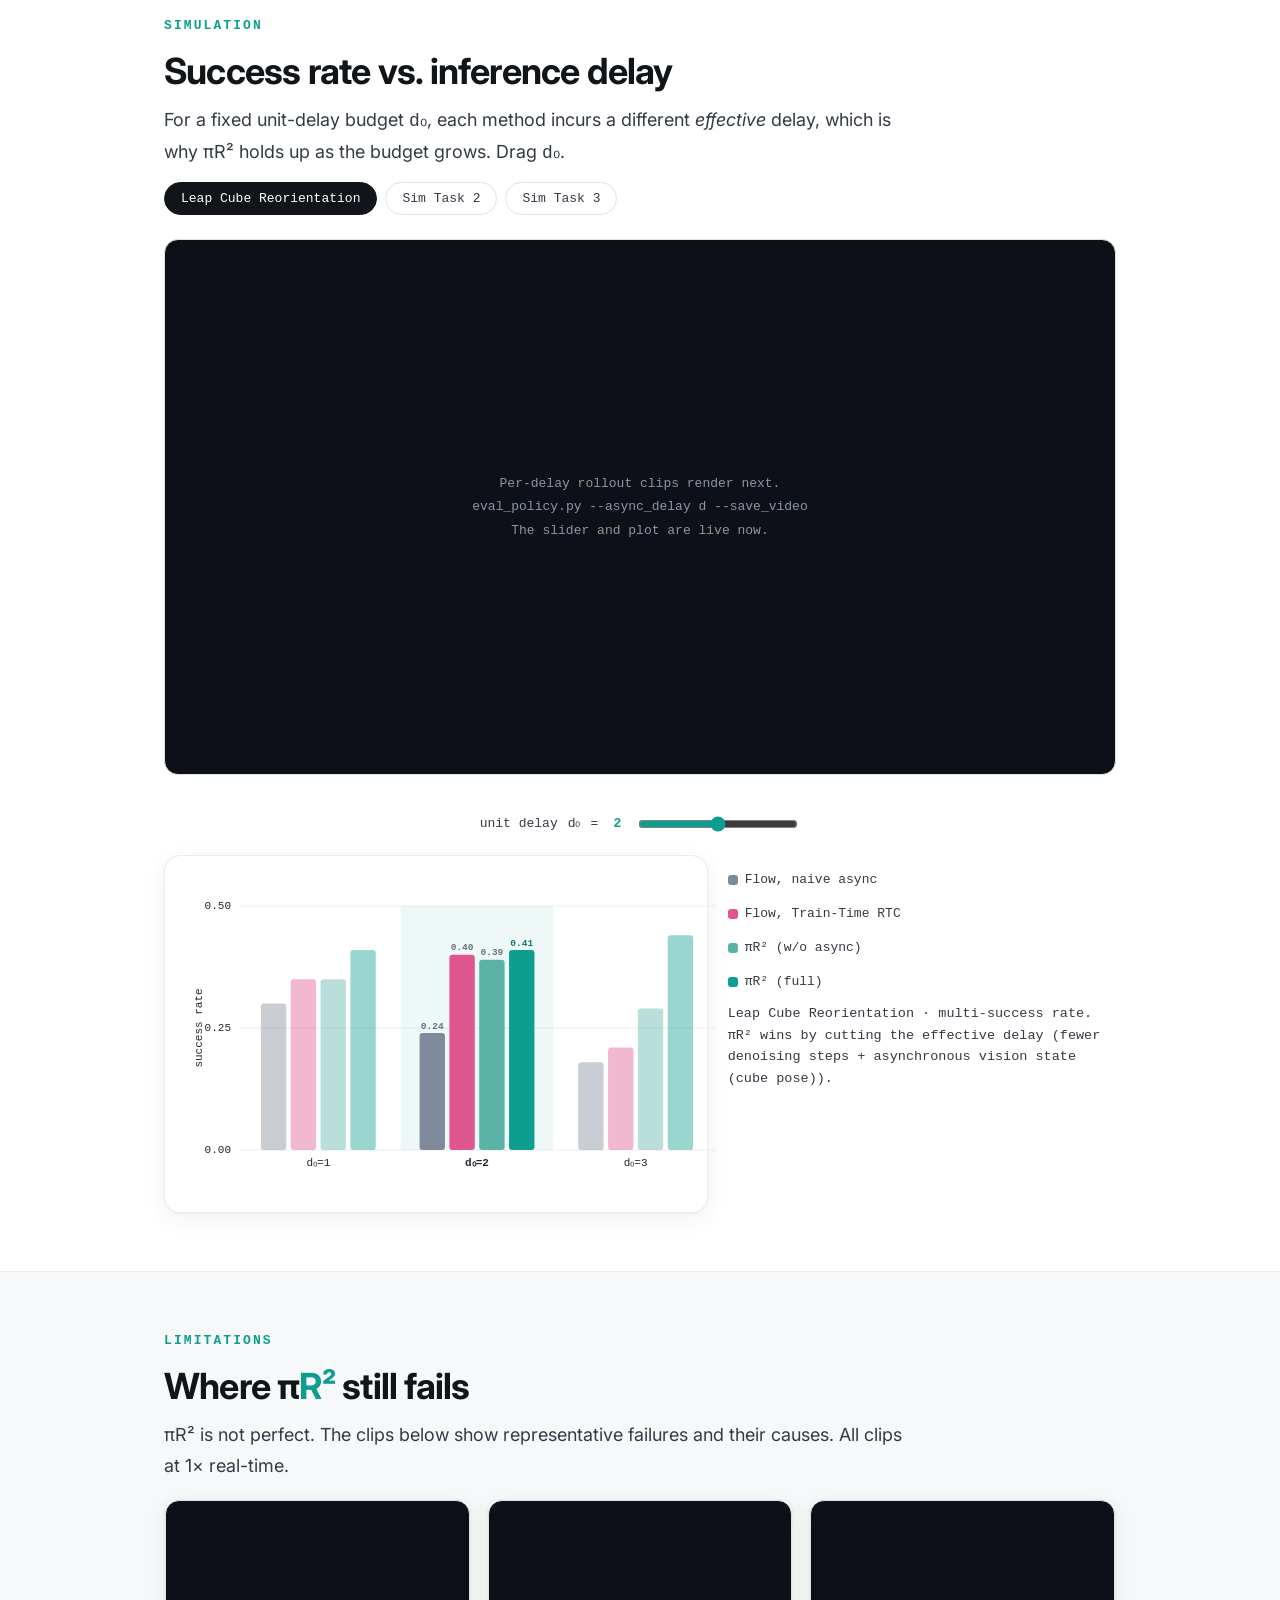
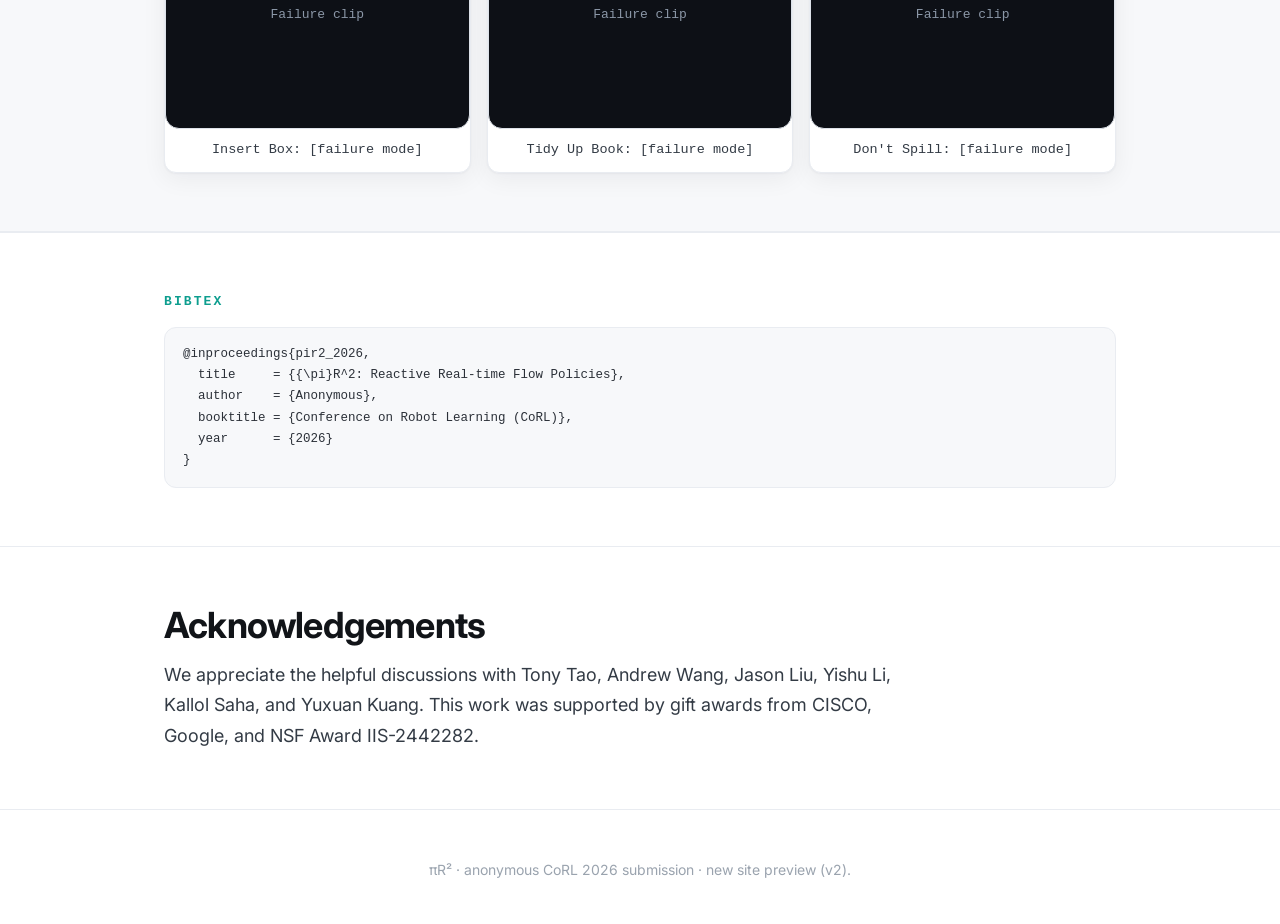
==== commit b16827c9: "Main teaser: use edited teaser_init clip (single video); reel version kept as backup" ====
--- a/index.html
+++ b/index.html
@@ -42,12 +42,8 @@
 
 <!-- TEASER -->
 <section id="teaser"><div class="wrap">
-  <h2 class="reel-phase" id="reel-phase" style="text-align:center;max-width:820px;margin:0 auto 16px;min-height:1.2em;transition:color .4s"></h2>
-  <div class="vidwrap reel" style="max-width:900px;margin:0 auto;aspect-ratio:1536/1080">
-    <video id="teaser-reel" muted playsinline autoplay preload="auto"></video>
-    <span class="tlab" id="reel-lab"></span>
-    <span class="tlab zoom" id="reel-zoom" style="display:none">reacting to contact</span>
-    <div class="reel-sub"><b>Autonomous</b> &middot; <b>1&times;</b> &middot; fine-tuned from <b>GR00T&nbsp;N1.7</b></div>
+  <div class="vidwrap" style="max-width:960px;margin:0 auto;aspect-ratio:16/9">
+    <video id="teaser-reel" muted playsinline autoplay loop preload="auto" poster="static/videos/posters/teaser_init.jpg"><source src="static/videos/teaser_init.mp4" type="video/mp4"></video>
   </div>
   <p class="lead" style="max-width:820px;margin:20px auto 0">πR² makes action-chunking VLAs <b style="color:var(--text)">reactive</b> and <b style="color:var(--text)">real-time</b> with <a href="#mod1" class="jump" style="color:var(--fast)">a fast proprioception channel</a>, <a href="#mod1" class="jump" style="color:var(--slow)">asynchronous vision and language</a>, and <a href="#mod2" class="jump" style="color:var(--accent-d)">a latency-adaptive flow schedule</a>.</p>
   <div class="stats">
@@ -320,7 +316,6 @@
 </div></footer>
 
 <script src="static/js/hero.js"></script>
-<script src="static/js/teaser.js"></script>
 <script src="static/js/vlaflow.js"></script>
 <script src="static/js/proprio_data.js"></script>
 <script src="static/js/proprio.js"></script>
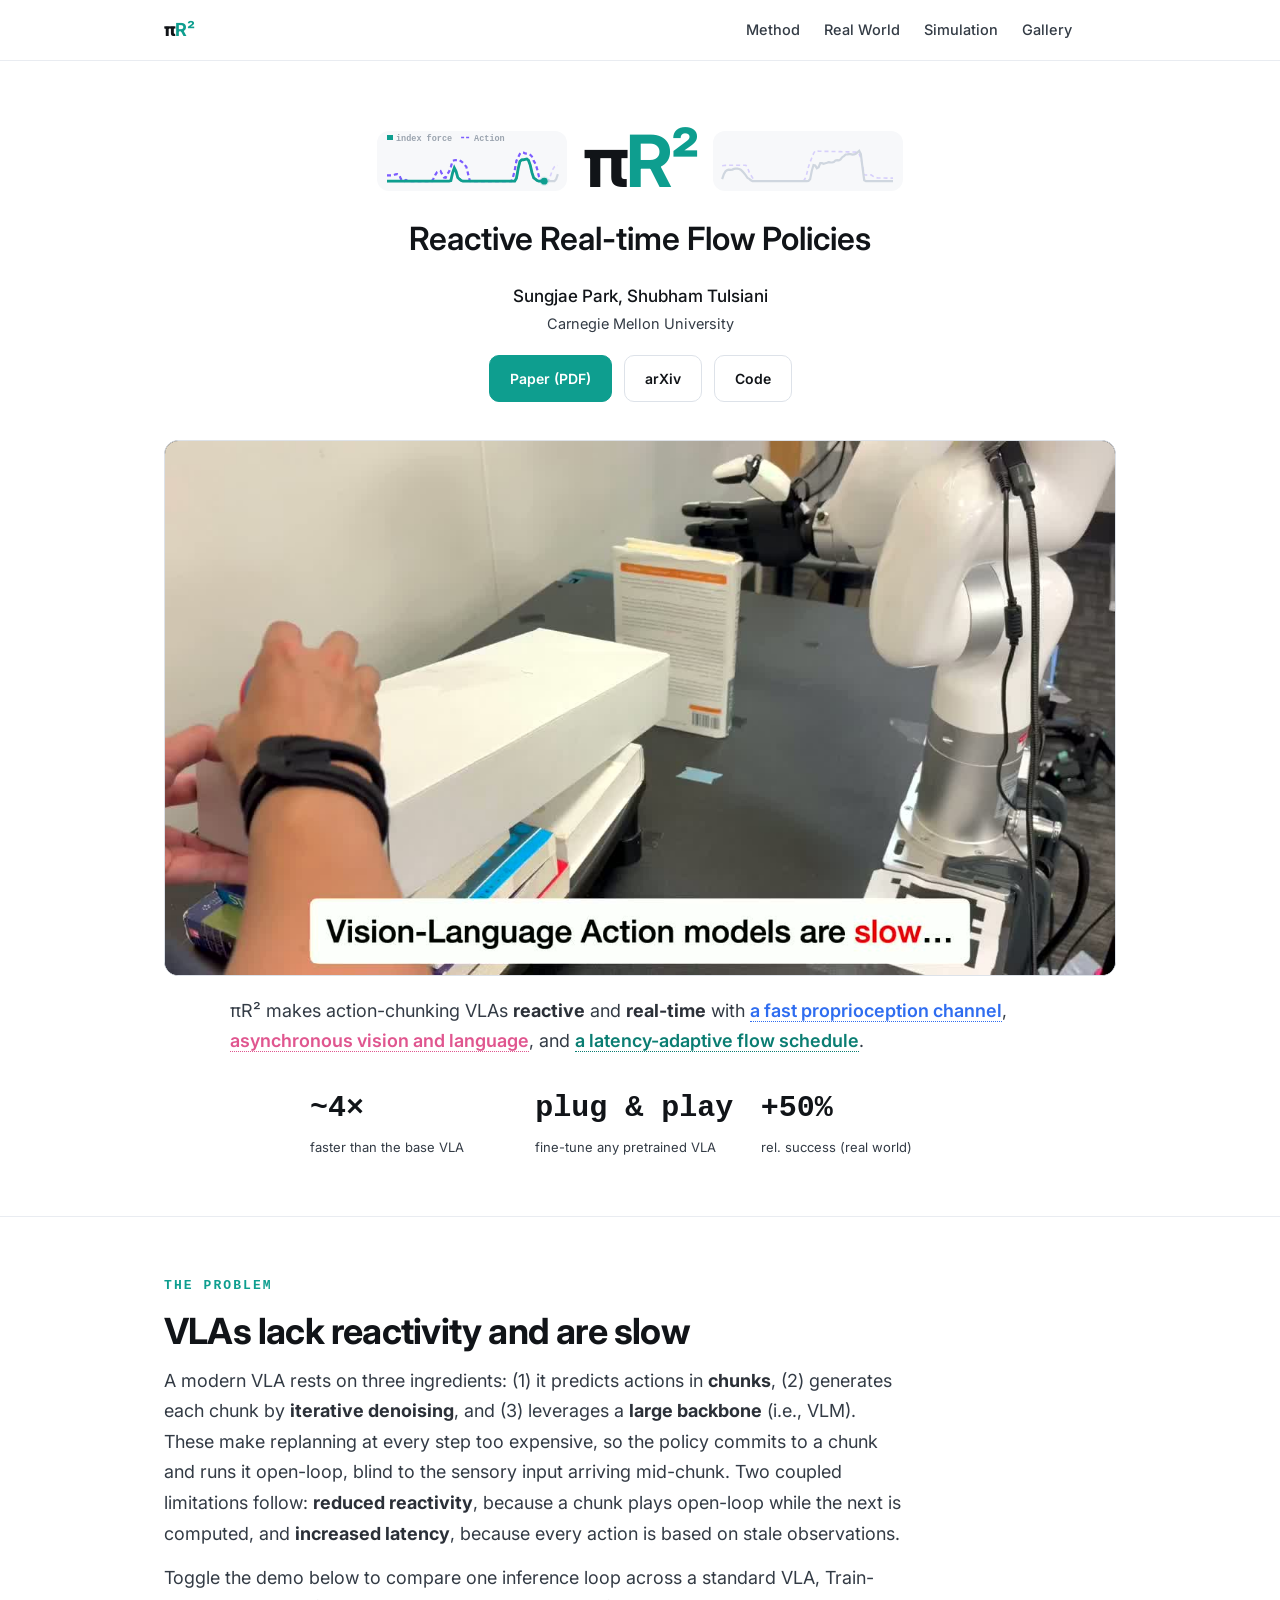
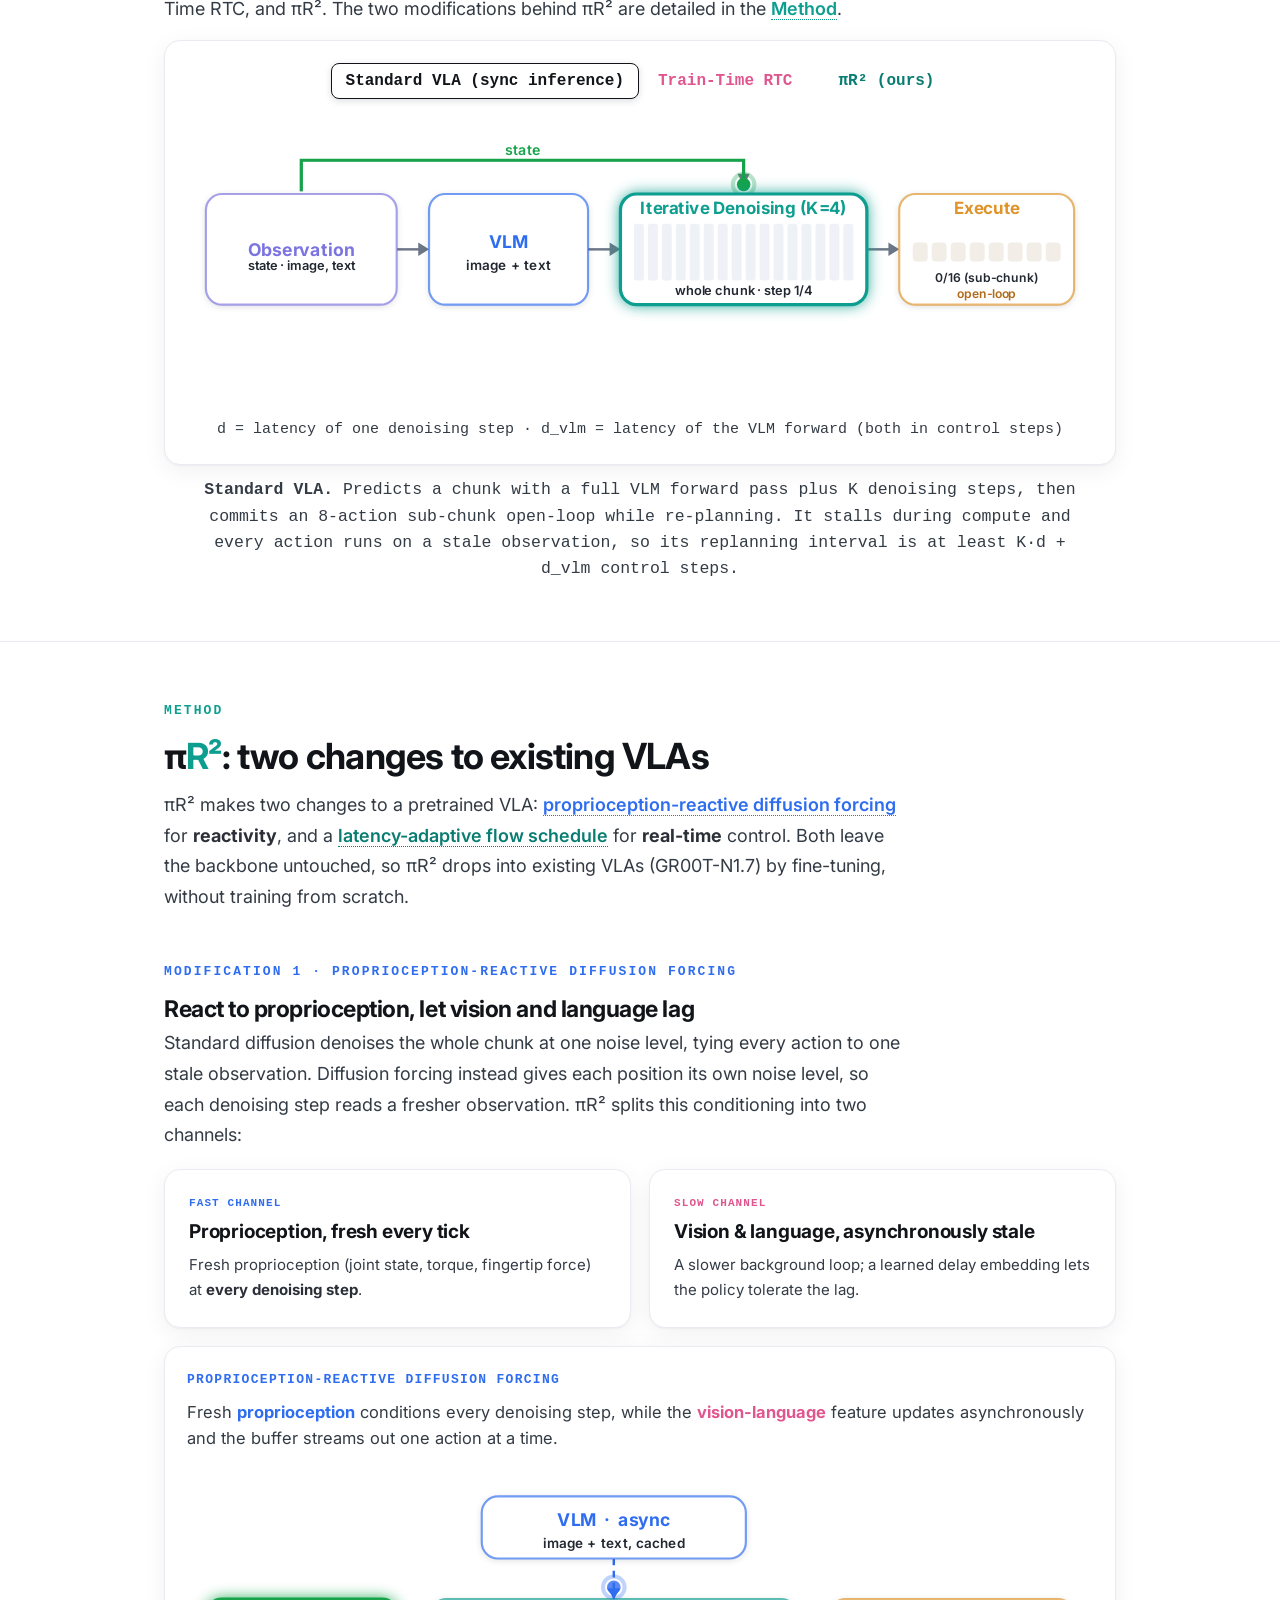
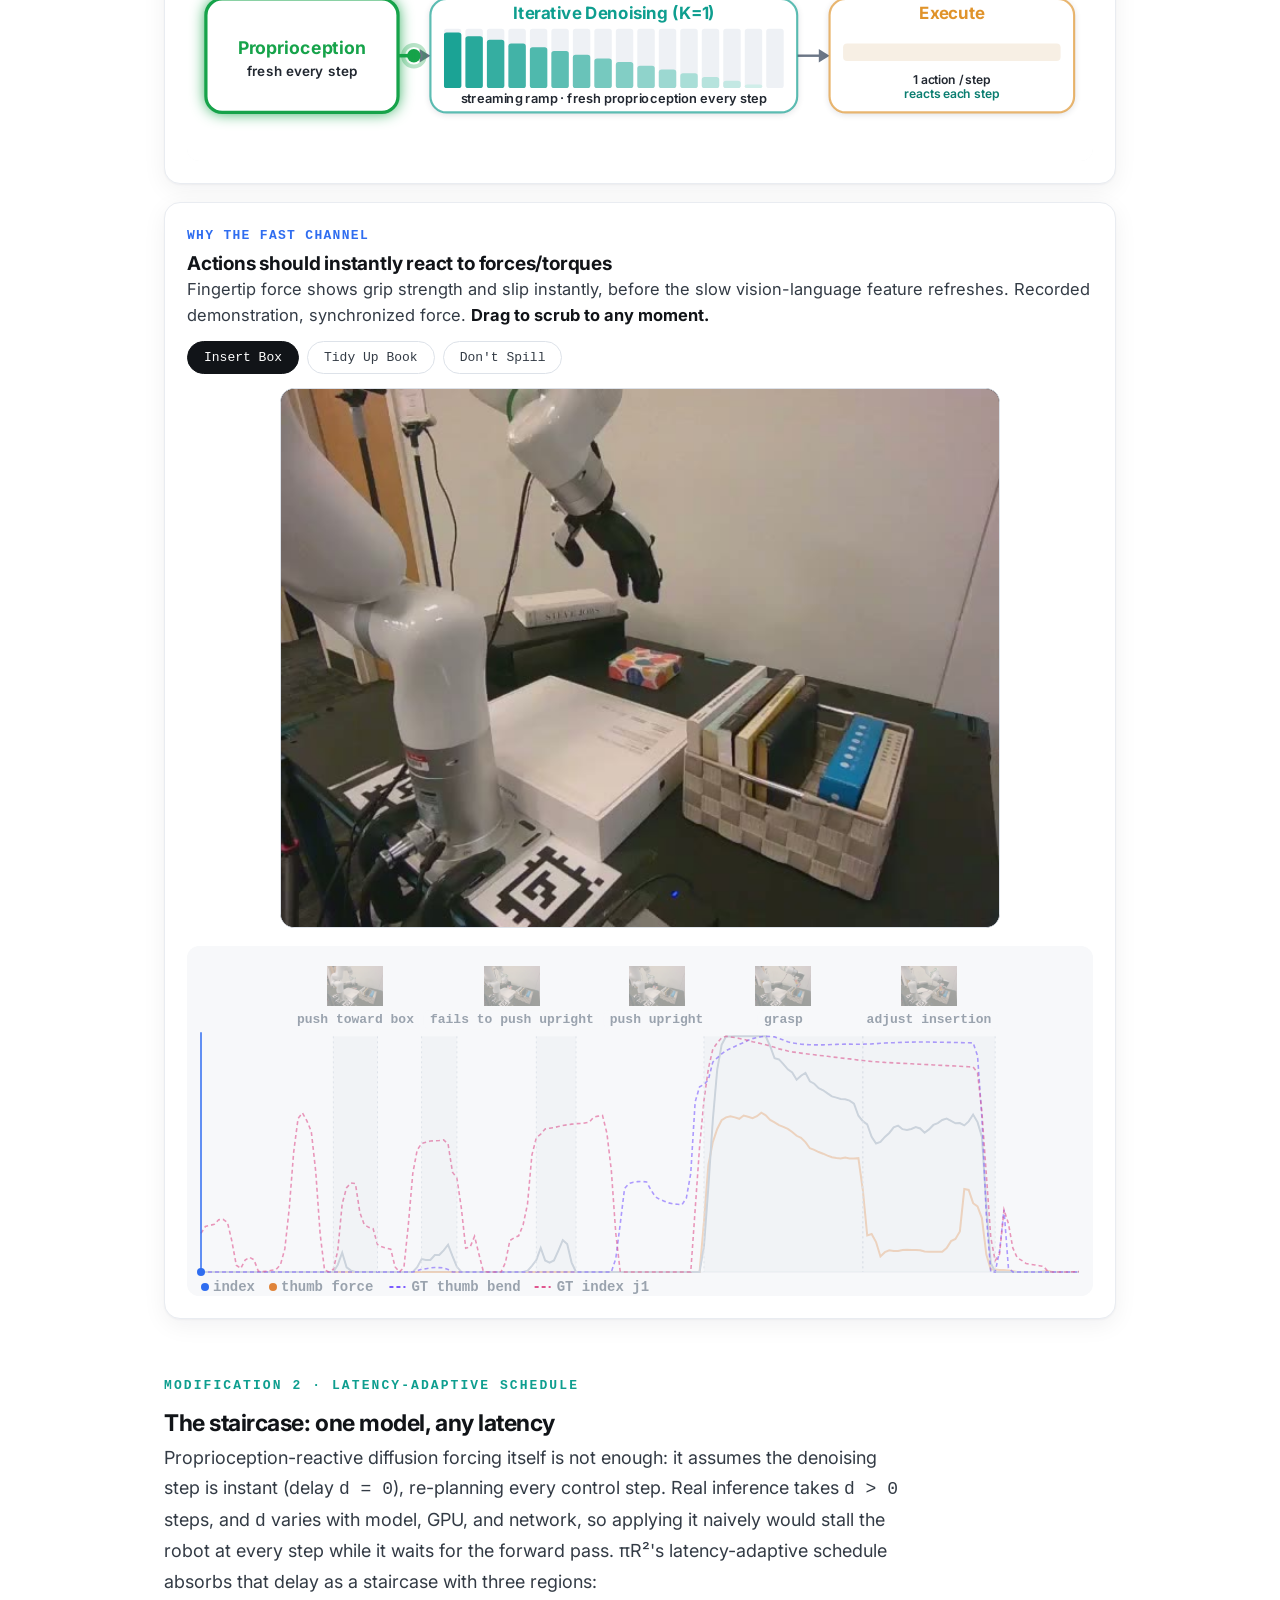
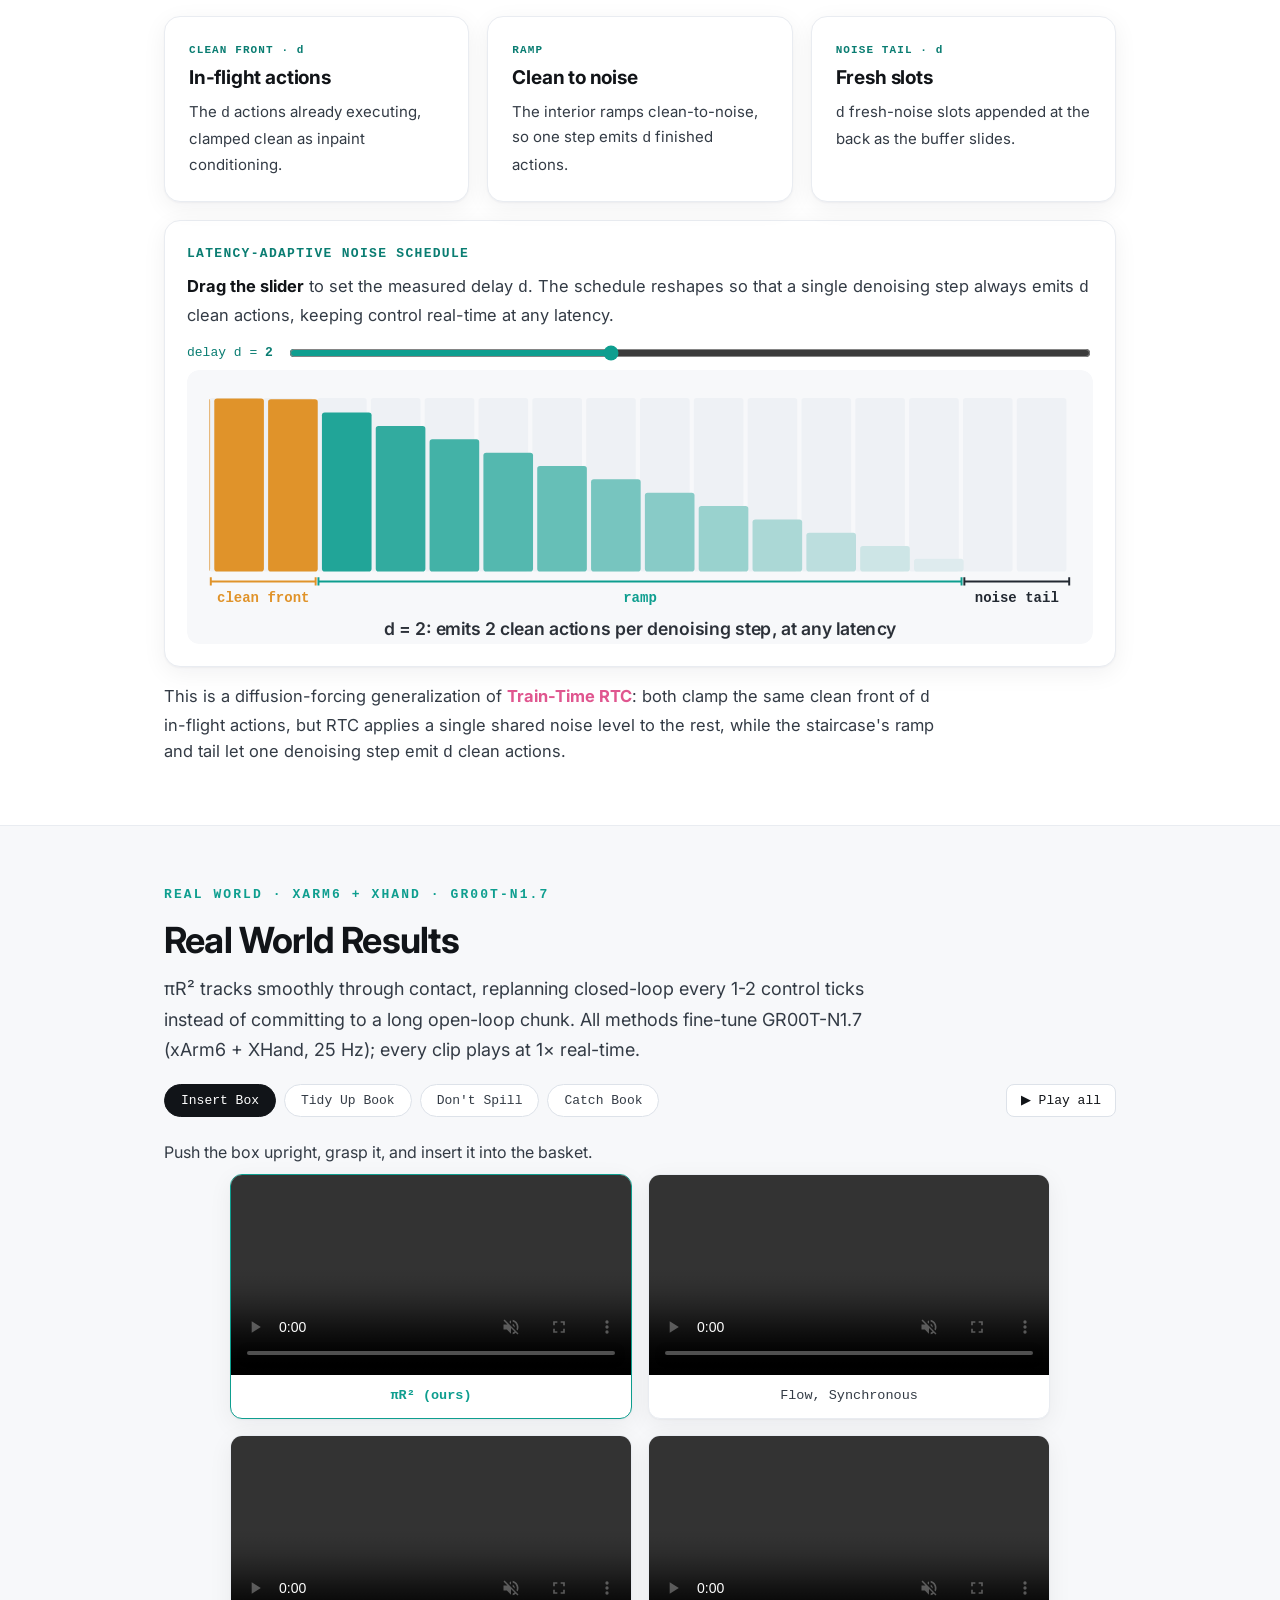
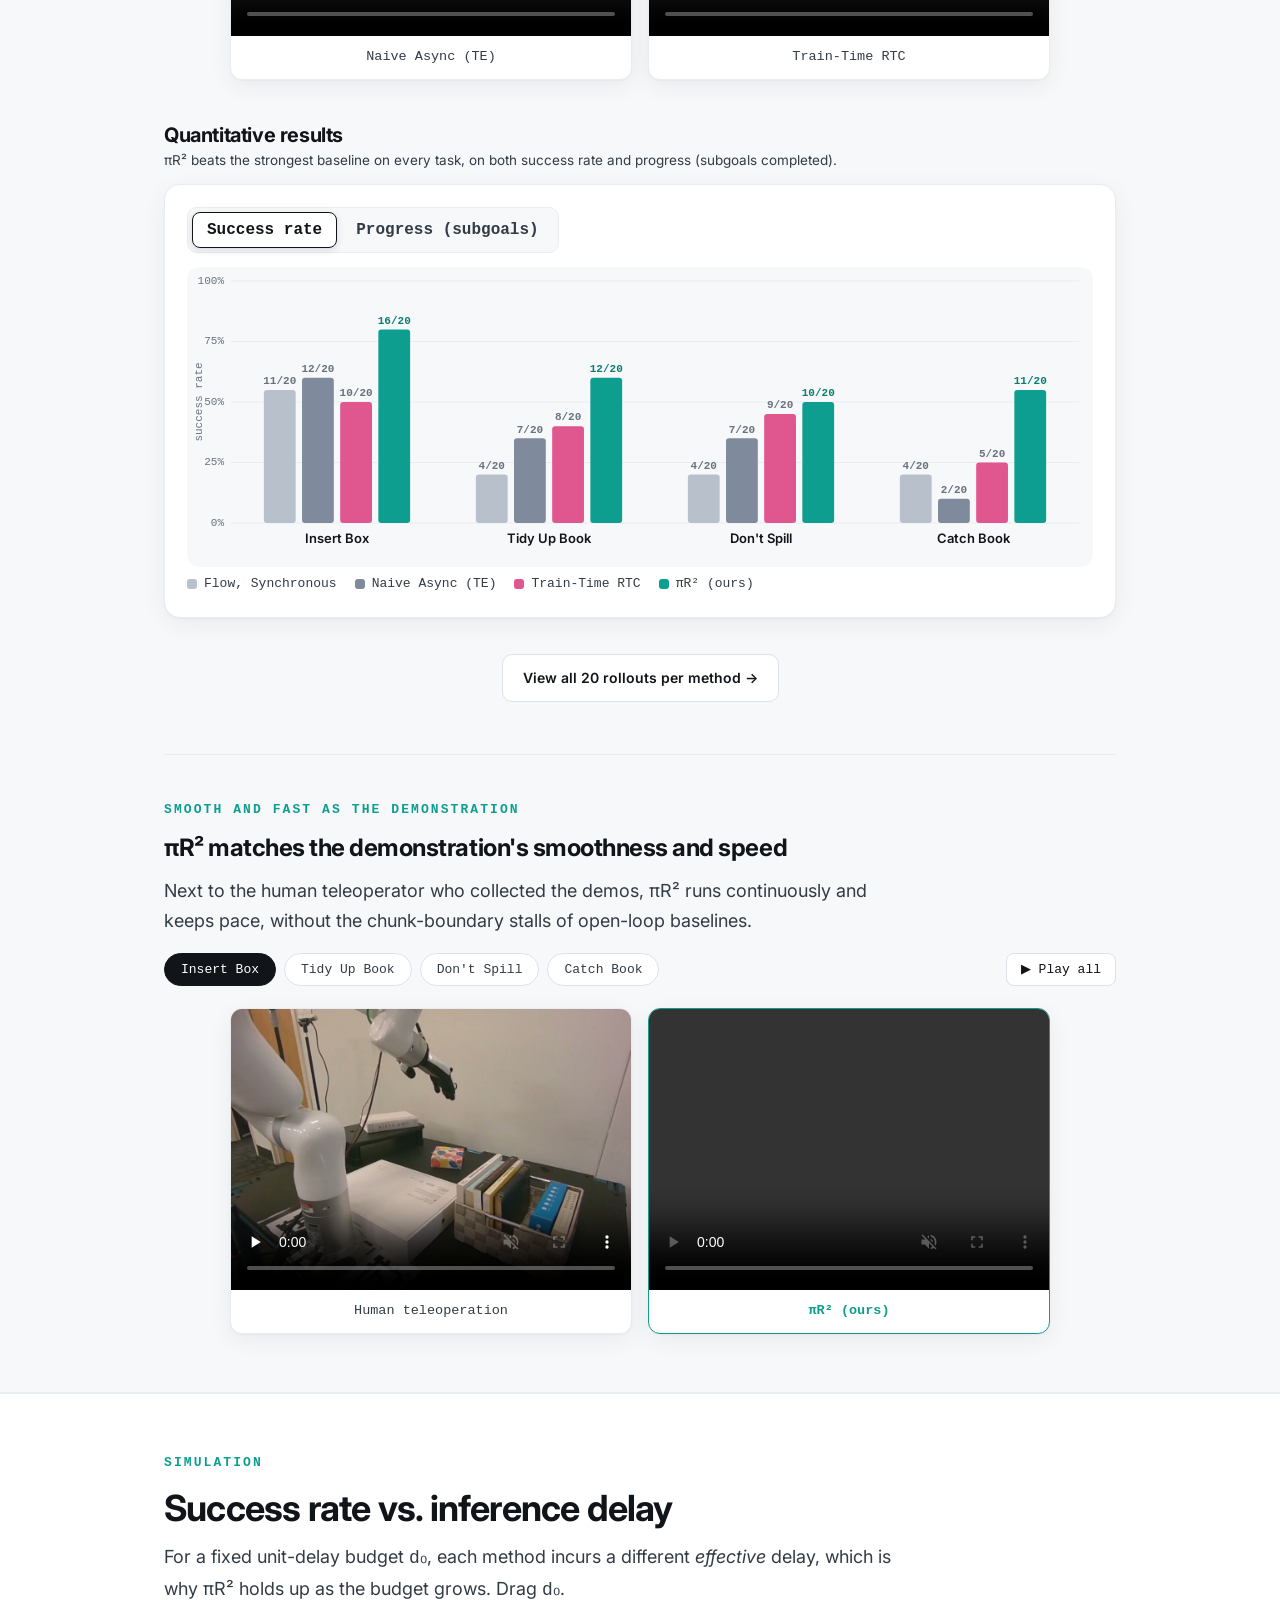
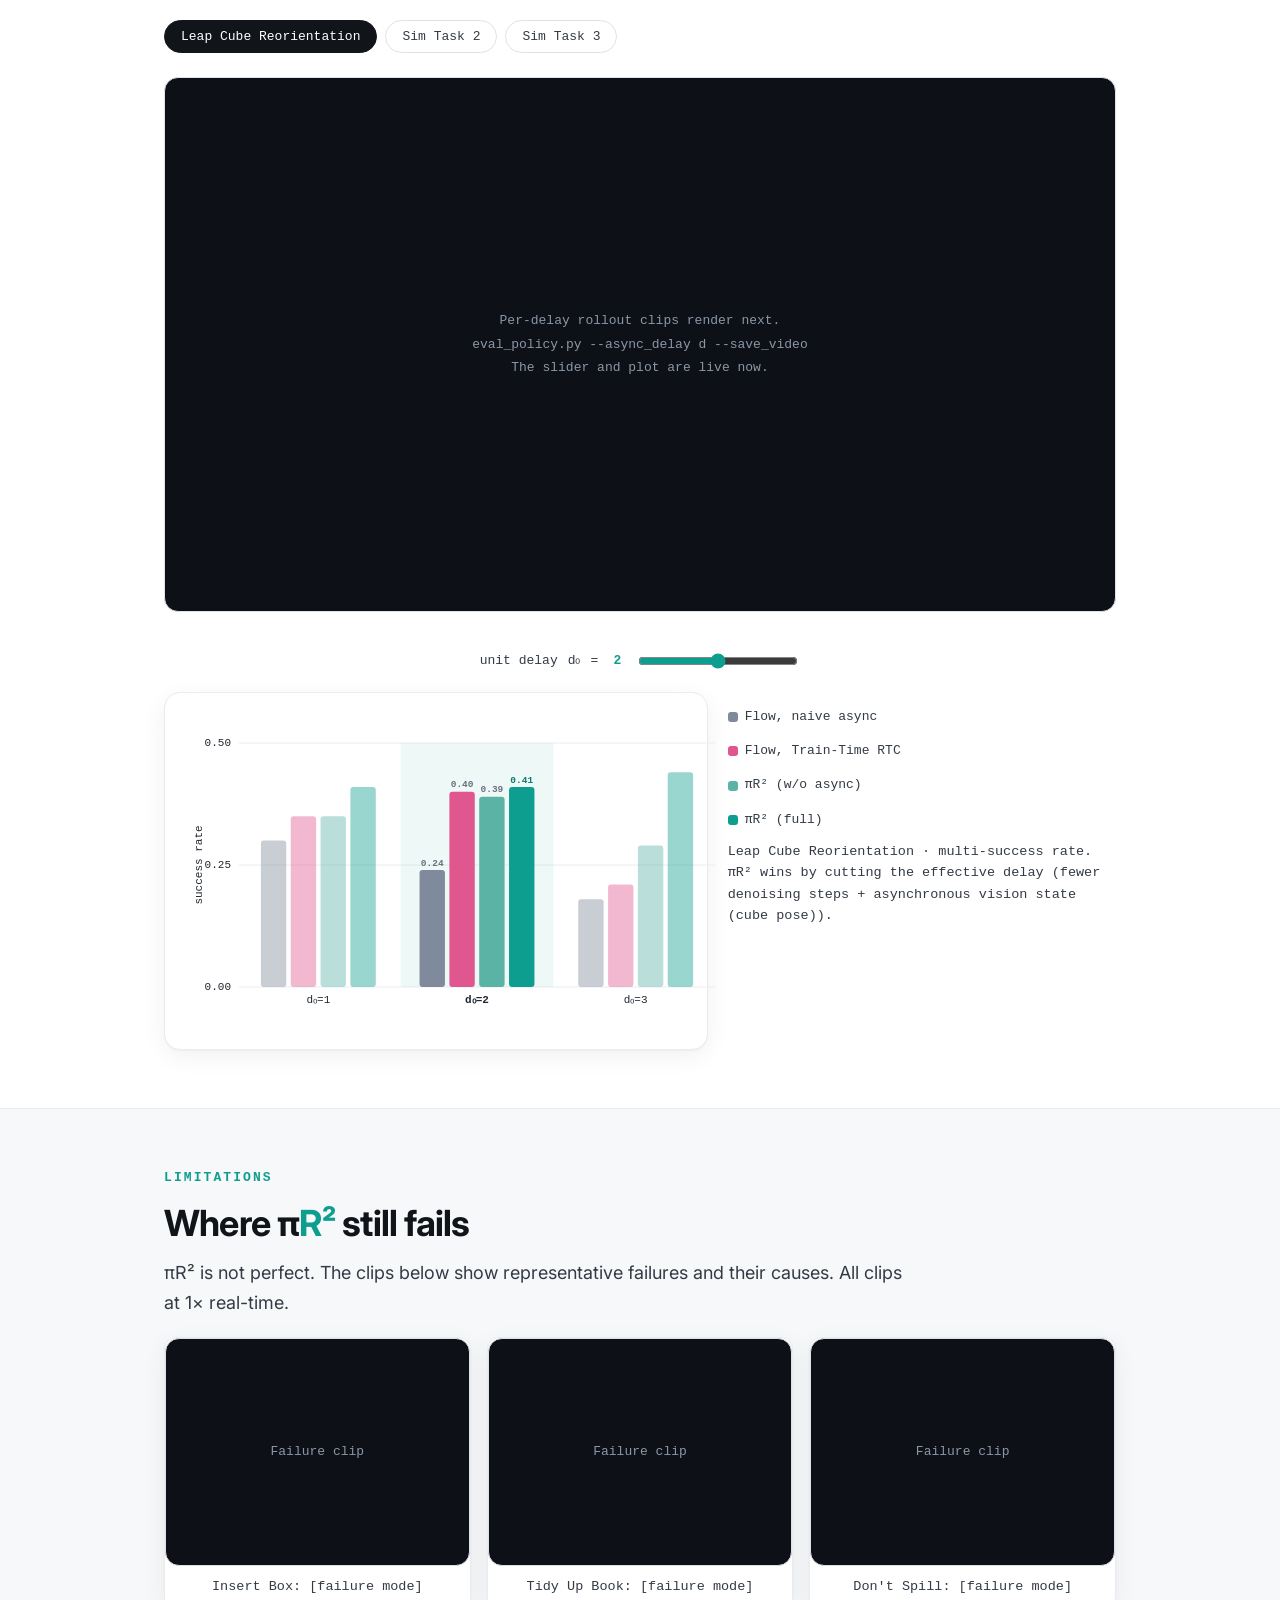
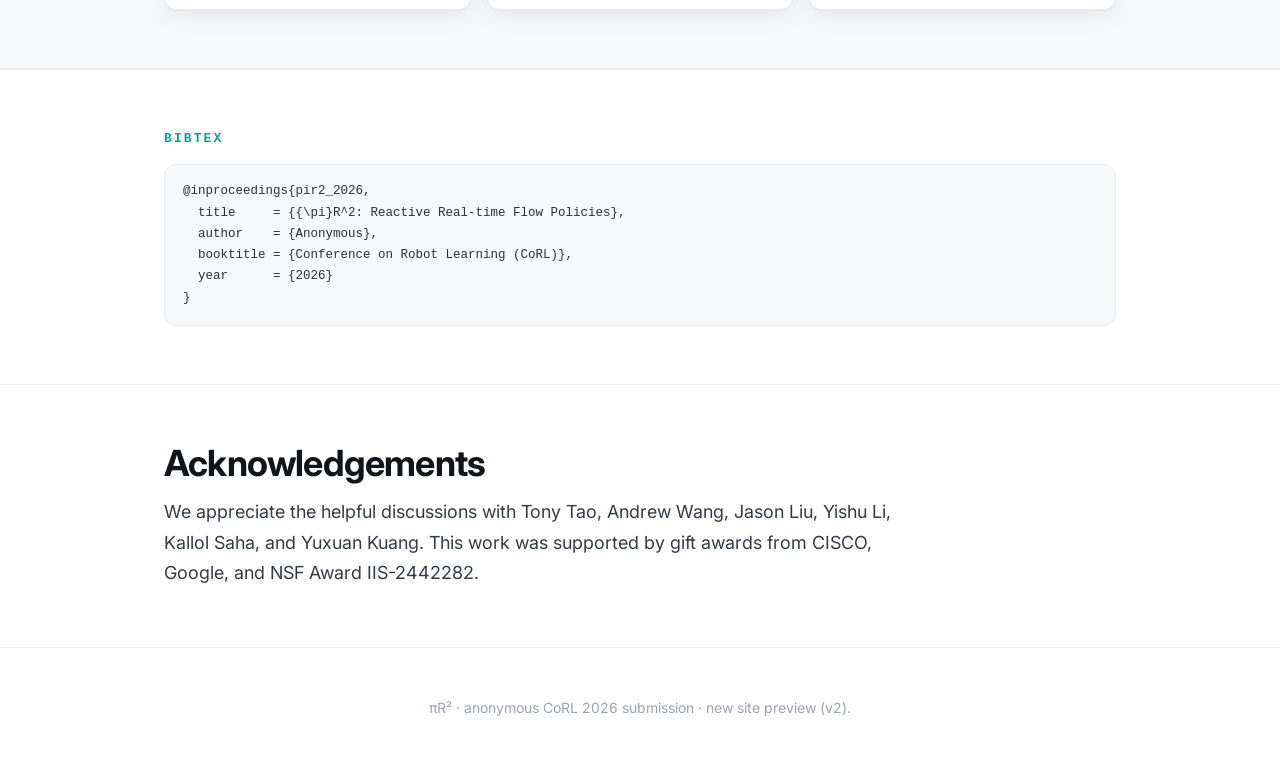
==== commit c10c3cb6: "Thumbnails: let browser render HLG video first frame (match video); Catch book -> Catch Book" ====
--- a/index.html
+++ b/index.html
@@ -141,7 +141,7 @@
     <button class="tab active" data-tab="task" data-key="box">Insert Box</button>
     <button class="tab" data-tab="task" data-key="book">Tidy Up Book</button>
     <button class="tab" data-tab="task" data-key="spill">Don't Spill</button>
-    <button class="tab" data-tab="task" data-key="catch">Catch book</button>
+    <button class="tab" data-tab="task" data-key="catch">Catch Book</button>
     <button class="btn-sm playall" data-group="task" style="margin-left:auto">▶ Play all</button>
 </div>
 
@@ -149,37 +149,37 @@
     <div data-panel="task" data-key="box">
       <p class="taskdesc">Push the box upright, grasp it, and insert it into the basket.</p>
       <div class="taskgrid">
-        <div class="vcell ours" data-task="box" data-method="ours"><video preload="none" poster="static/videos/posters/box_ours.jpg" controls muted loop playsinline><source src="static/videos/box_ours.mp4" type="video/mp4"></video><div class="lab">πR² (ours)</div></div>
-        <div class="vcell" data-task="box" data-method="sync"><video preload="none" poster="static/videos/posters/box_sync.jpg" controls muted loop playsinline><source src="static/videos/box_sync.mp4" type="video/mp4"></video><div class="lab">Flow, Synchronous</div></div>
-        <div class="vcell" data-task="box" data-method="async"><video preload="none" poster="static/videos/posters/box_async.jpg" controls muted loop playsinline><source src="static/videos/box_async.mp4" type="video/mp4"></video><div class="lab">Naive Async (TE)</div></div>
-        <div class="vcell" data-task="box" data-method="rtc"><video preload="none" poster="static/videos/posters/box_rtc.jpg" controls muted loop playsinline><source src="static/videos/box_rtc.mp4" type="video/mp4"></video><div class="lab">Train-Time RTC</div></div>
+        <div class="vcell ours" data-task="box" data-method="ours"><video preload="metadata" controls muted loop playsinline><source src="static/videos/box_ours.mp4" type="video/mp4"></video><div class="lab">πR² (ours)</div></div>
+        <div class="vcell" data-task="box" data-method="sync"><video preload="metadata" controls muted loop playsinline><source src="static/videos/box_sync.mp4" type="video/mp4"></video><div class="lab">Flow, Synchronous</div></div>
+        <div class="vcell" data-task="box" data-method="async"><video preload="metadata" controls muted loop playsinline><source src="static/videos/box_async.mp4" type="video/mp4"></video><div class="lab">Naive Async (TE)</div></div>
+        <div class="vcell" data-task="box" data-method="rtc"><video preload="metadata" controls muted loop playsinline><source src="static/videos/box_rtc.mp4" type="video/mp4"></video><div class="lab">Train-Time RTC</div></div>
       </div>
     </div>
     <div data-panel="task" data-key="book" style="display:none">
       <p class="taskdesc">Pull a book from the stack and place it into the basket.</p>
       <div class="taskgrid">
-        <div class="vcell ours" data-task="book" data-method="ours"><video preload="none" poster="static/videos/posters/book_ours.jpg" controls muted loop playsinline><source src="static/videos/book_ours.mp4" type="video/mp4"></video><div class="lab">πR² (ours)</div></div>
-        <div class="vcell" data-task="book" data-method="sync"><video preload="none" poster="static/videos/posters/book_sync.jpg" controls muted loop playsinline><source src="static/videos/book_sync.mp4" type="video/mp4"></video><div class="lab">Flow, Synchronous</div></div>
-        <div class="vcell" data-task="book" data-method="async"><video preload="none" poster="static/videos/posters/book_async.jpg" controls muted loop playsinline><source src="static/videos/book_async.mp4" type="video/mp4"></video><div class="lab">Naive Async (TE)</div></div>
-        <div class="vcell" data-task="book" data-method="rtc"><video preload="none" poster="static/videos/posters/book_rtc.jpg" controls muted loop playsinline><source src="static/videos/book_rtc.mp4" type="video/mp4"></video><div class="lab">Train-Time RTC</div></div>
+        <div class="vcell ours" data-task="book" data-method="ours"><video preload="metadata" controls muted loop playsinline><source src="static/videos/book_ours.mp4" type="video/mp4"></video><div class="lab">πR² (ours)</div></div>
+        <div class="vcell" data-task="book" data-method="sync"><video preload="metadata" controls muted loop playsinline><source src="static/videos/book_sync.mp4" type="video/mp4"></video><div class="lab">Flow, Synchronous</div></div>
+        <div class="vcell" data-task="book" data-method="async"><video preload="metadata" controls muted loop playsinline><source src="static/videos/book_async.mp4" type="video/mp4"></video><div class="lab">Naive Async (TE)</div></div>
+        <div class="vcell" data-task="book" data-method="rtc"><video preload="metadata" controls muted loop playsinline><source src="static/videos/book_rtc.mp4" type="video/mp4"></video><div class="lab">Train-Time RTC</div></div>
       </div>
     </div>
     <div data-panel="task" data-key="spill" style="display:none">
       <p class="taskdesc">Pick the ball, place it in the bowl, carry to the cutting board without spilling.</p>
       <div class="taskgrid">
-        <div class="vcell ours" data-task="spill" data-method="ours"><video preload="none" poster="static/videos/posters/spill_ours.jpg" controls muted loop playsinline><source src="static/videos/spill_ours.mp4" type="video/mp4"></video><div class="lab">πR² (ours)</div></div>
-        <div class="vcell" data-task="spill" data-method="sync"><video preload="none" poster="static/videos/posters/spill_sync.jpg" controls muted loop playsinline><source src="static/videos/spill_sync.mp4" type="video/mp4"></video><div class="lab">Flow, Synchronous</div></div>
-        <div class="vcell" data-task="spill" data-method="async"><video preload="none" poster="static/videos/posters/spill_async.jpg" controls muted loop playsinline><source src="static/videos/spill_async.mp4" type="video/mp4"></video><div class="lab">Naive Async (TE)</div></div>
-        <div class="vcell" data-task="spill" data-method="rtc"><video preload="none" poster="static/videos/posters/spill_rtc.jpg" controls muted loop playsinline><source src="static/videos/spill_rtc.mp4" type="video/mp4"></video><div class="lab">Train-Time RTC</div></div>
+        <div class="vcell ours" data-task="spill" data-method="ours"><video preload="metadata" controls muted loop playsinline><source src="static/videos/spill_ours.mp4" type="video/mp4"></video><div class="lab">πR² (ours)</div></div>
+        <div class="vcell" data-task="spill" data-method="sync"><video preload="metadata" controls muted loop playsinline><source src="static/videos/spill_sync.mp4" type="video/mp4"></video><div class="lab">Flow, Synchronous</div></div>
+        <div class="vcell" data-task="spill" data-method="async"><video preload="metadata" controls muted loop playsinline><source src="static/videos/spill_async.mp4" type="video/mp4"></video><div class="lab">Naive Async (TE)</div></div>
+        <div class="vcell" data-task="spill" data-method="rtc"><video preload="metadata" controls muted loop playsinline><source src="static/videos/spill_rtc.mp4" type="video/mp4"></video><div class="lab">Train-Time RTC</div></div>
       </div>
     </div>
     <div data-panel="task" data-key="catch" style="display:none">
       <p class="taskdesc">Reach out and grasp the upright book.</p>
       <div class="taskgrid">
-        <div class="vcell ours" data-task="catch" data-method="ours"><video preload="none" poster="static/videos/posters/catch_ours.jpg" controls muted loop playsinline><source src="static/videos/catch_ours.mp4" type="video/mp4"></video><div class="lab">πR² (ours)</div></div>
-        <div class="vcell" data-task="catch" data-method="sync"><video preload="none" poster="static/videos/posters/catch_sync.jpg" controls muted loop playsinline><source src="static/videos/catch_sync.mp4" type="video/mp4"></video><div class="lab">Flow, Synchronous</div></div>
-        <div class="vcell" data-task="catch" data-method="async"><video preload="none" poster="static/videos/posters/catch_async.jpg" controls muted loop playsinline><source src="static/videos/catch_async.mp4" type="video/mp4"></video><div class="lab">Naive Async (TE)</div></div>
-        <div class="vcell" data-task="catch" data-method="rtc"><video preload="none" poster="static/videos/posters/catch_rtc.jpg" controls muted loop playsinline><source src="static/videos/catch_rtc.mp4" type="video/mp4"></video><div class="lab">Train-Time RTC</div></div>
+        <div class="vcell ours" data-task="catch" data-method="ours"><video preload="metadata" controls muted loop playsinline><source src="static/videos/catch_ours.mp4" type="video/mp4"></video><div class="lab">πR² (ours)</div></div>
+        <div class="vcell" data-task="catch" data-method="sync"><video preload="metadata" controls muted loop playsinline><source src="static/videos/catch_sync.mp4" type="video/mp4"></video><div class="lab">Flow, Synchronous</div></div>
+        <div class="vcell" data-task="catch" data-method="async"><video preload="metadata" controls muted loop playsinline><source src="static/videos/catch_async.mp4" type="video/mp4"></video><div class="lab">Naive Async (TE)</div></div>
+        <div class="vcell" data-task="catch" data-method="rtc"><video preload="metadata" controls muted loop playsinline><source src="static/videos/catch_rtc.mp4" type="video/mp4"></video><div class="lab">Train-Time RTC</div></div>
       </div>
     </div>
   </div>
@@ -213,32 +213,32 @@
     <button class="tab active" data-tab="tele" data-key="box">Insert Box</button>
     <button class="tab" data-tab="tele" data-key="book">Tidy Up Book</button>
     <button class="tab" data-tab="tele" data-key="spill">Don't Spill</button>
-    <button class="tab" data-tab="tele" data-key="catch">Catch book</button>
+    <button class="tab" data-tab="tele" data-key="catch">Catch Book</button>
     <button class="btn-sm playall" data-group="tele" style="margin-left:auto">▶ Play all</button>
 </div>
     <div data-tabgroup="tele">
       <div data-panel="tele" data-key="box">
         <div class="taskgrid uniform">
           <div class="vcell"><video preload="none" poster="static/videos/posters/teleop_box.jpg" controls muted loop playsinline><source src="static/videos/teleop_box.mp4" type="video/mp4"></video><div class="lab">Human teleoperation</div></div>
-          <div class="vcell ours" data-task="box" data-method="ours"><video preload="none" poster="static/videos/posters/box_ours.jpg" controls muted loop playsinline><source src="static/videos/box_ours.mp4" type="video/mp4"></video><div class="lab">πR² (ours)</div></div>
+          <div class="vcell ours" data-task="box" data-method="ours"><video preload="metadata" controls muted loop playsinline><source src="static/videos/box_ours.mp4" type="video/mp4"></video><div class="lab">πR² (ours)</div></div>
         </div>
       </div>
       <div data-panel="tele" data-key="book" style="display:none">
         <div class="taskgrid uniform">
           <div class="vcell"><video preload="none" poster="static/videos/posters/teleop_book.jpg" controls muted loop playsinline><source src="static/videos/teleop_book.mp4" type="video/mp4"></video><div class="lab">Human teleoperation</div></div>
-          <div class="vcell ours" data-task="book" data-method="ours"><video preload="none" poster="static/videos/posters/book_ours.jpg" controls muted loop playsinline><source src="static/videos/book_ours.mp4" type="video/mp4"></video><div class="lab">πR² (ours)</div></div>
+          <div class="vcell ours" data-task="book" data-method="ours"><video preload="metadata" controls muted loop playsinline><source src="static/videos/book_ours.mp4" type="video/mp4"></video><div class="lab">πR² (ours)</div></div>
         </div>
       </div>
       <div data-panel="tele" data-key="spill" style="display:none">
         <div class="taskgrid uniform">
           <div class="vcell"><video preload="none" poster="static/videos/posters/teleop_spill.jpg" controls muted loop playsinline><source src="static/videos/teleop_spill.mp4" type="video/mp4"></video><div class="lab">Human teleoperation</div></div>
-          <div class="vcell ours" data-task="spill" data-method="ours"><video preload="none" poster="static/videos/posters/spill_ours.jpg" controls muted loop playsinline><source src="static/videos/spill_ours.mp4" type="video/mp4"></video><div class="lab">πR² (ours)</div></div>
+          <div class="vcell ours" data-task="spill" data-method="ours"><video preload="metadata" controls muted loop playsinline><source src="static/videos/spill_ours.mp4" type="video/mp4"></video><div class="lab">πR² (ours)</div></div>
         </div>
       </div>
       <div data-panel="tele" data-key="catch" style="display:none">
         <div class="taskgrid uniform">
           <div class="vcell"><video preload="none" poster="static/videos/posters/teleop_catch.jpg" controls muted loop playsinline><source src="static/videos/teleop_catch.mp4" type="video/mp4"></video><div class="lab">Human teleoperation</div></div>
-          <div class="vcell ours" data-task="catch" data-method="ours"><video preload="none" poster="static/videos/posters/catch_ours_tele.jpg" controls muted loop playsinline><source src="static/videos/catch_ours_tele.mp4" type="video/mp4"></video><div class="lab">πR² (ours)</div></div>
+          <div class="vcell ours" data-task="catch" data-method="ours"><video preload="metadata" controls muted loop playsinline><source src="static/videos/catch_ours_tele.mp4" type="video/mp4"></video><div class="lab">πR² (ours)</div></div>
         </div>
       </div>
     </div>
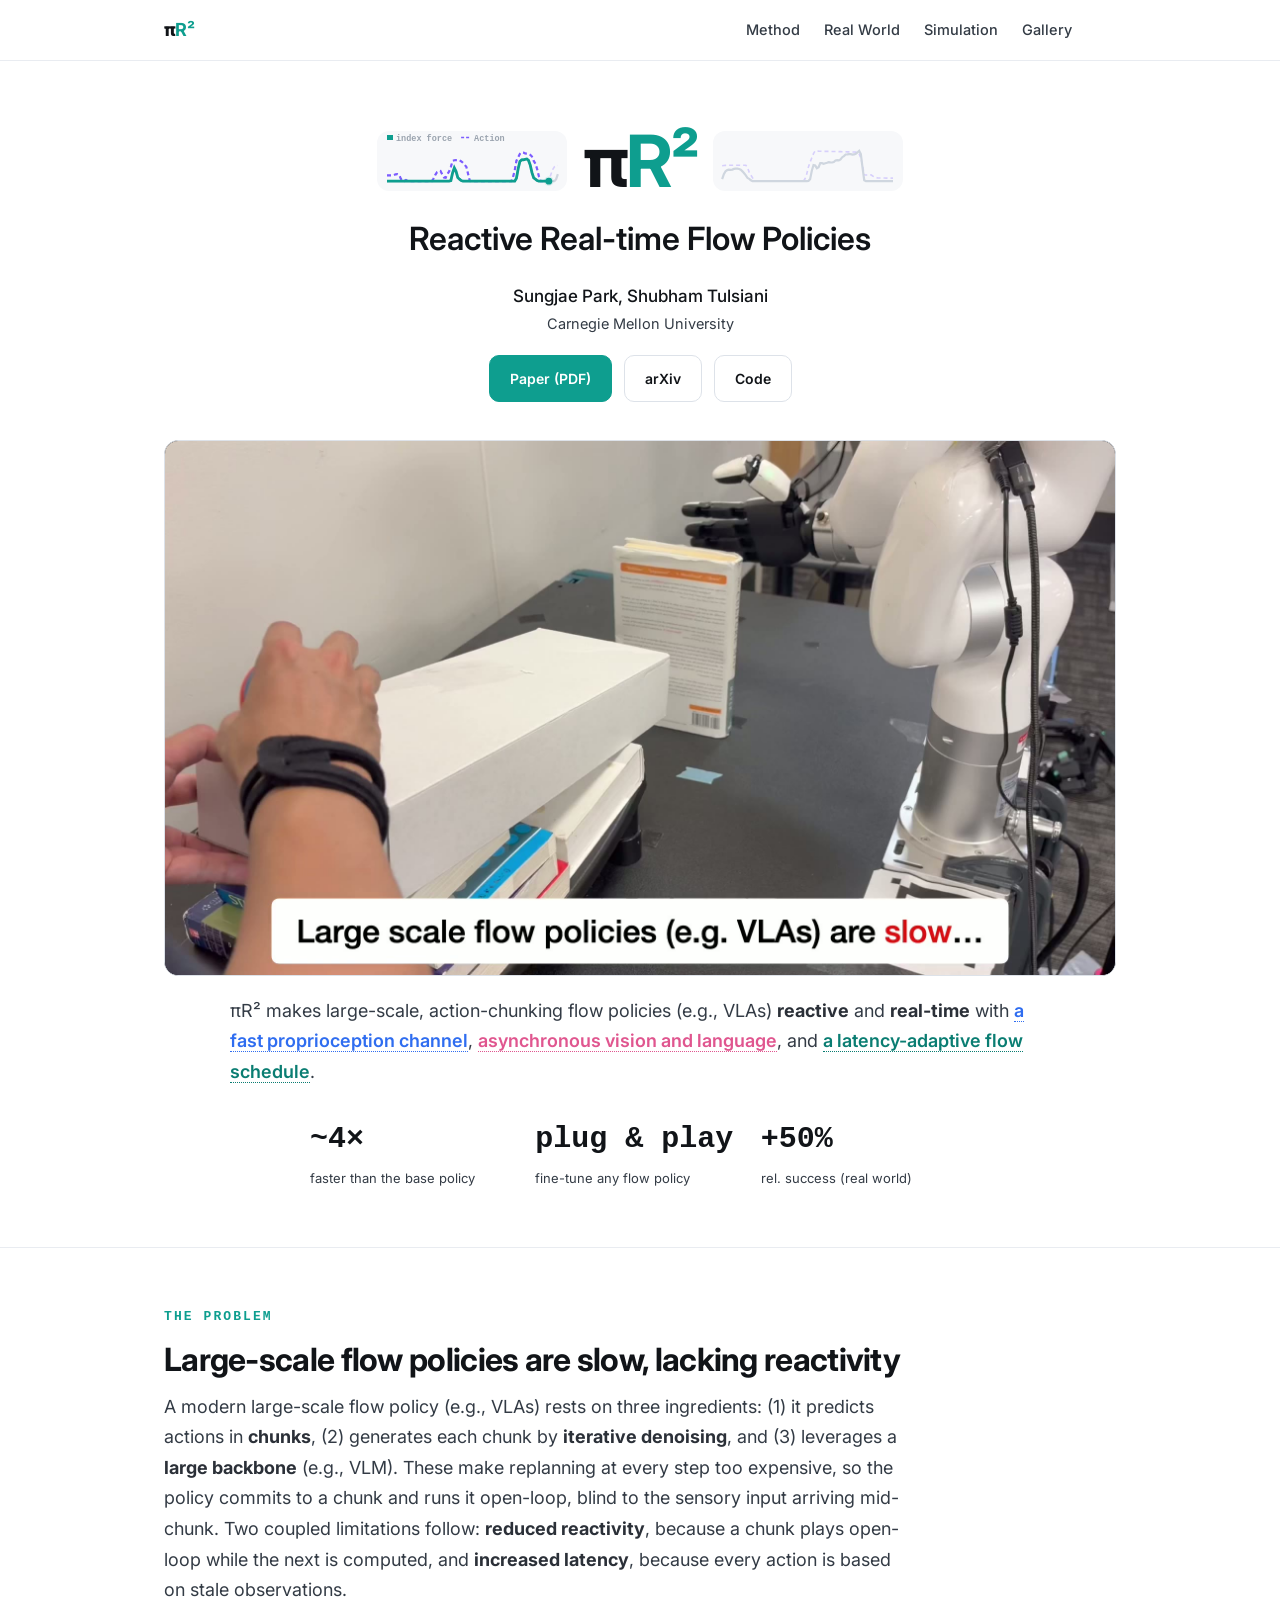
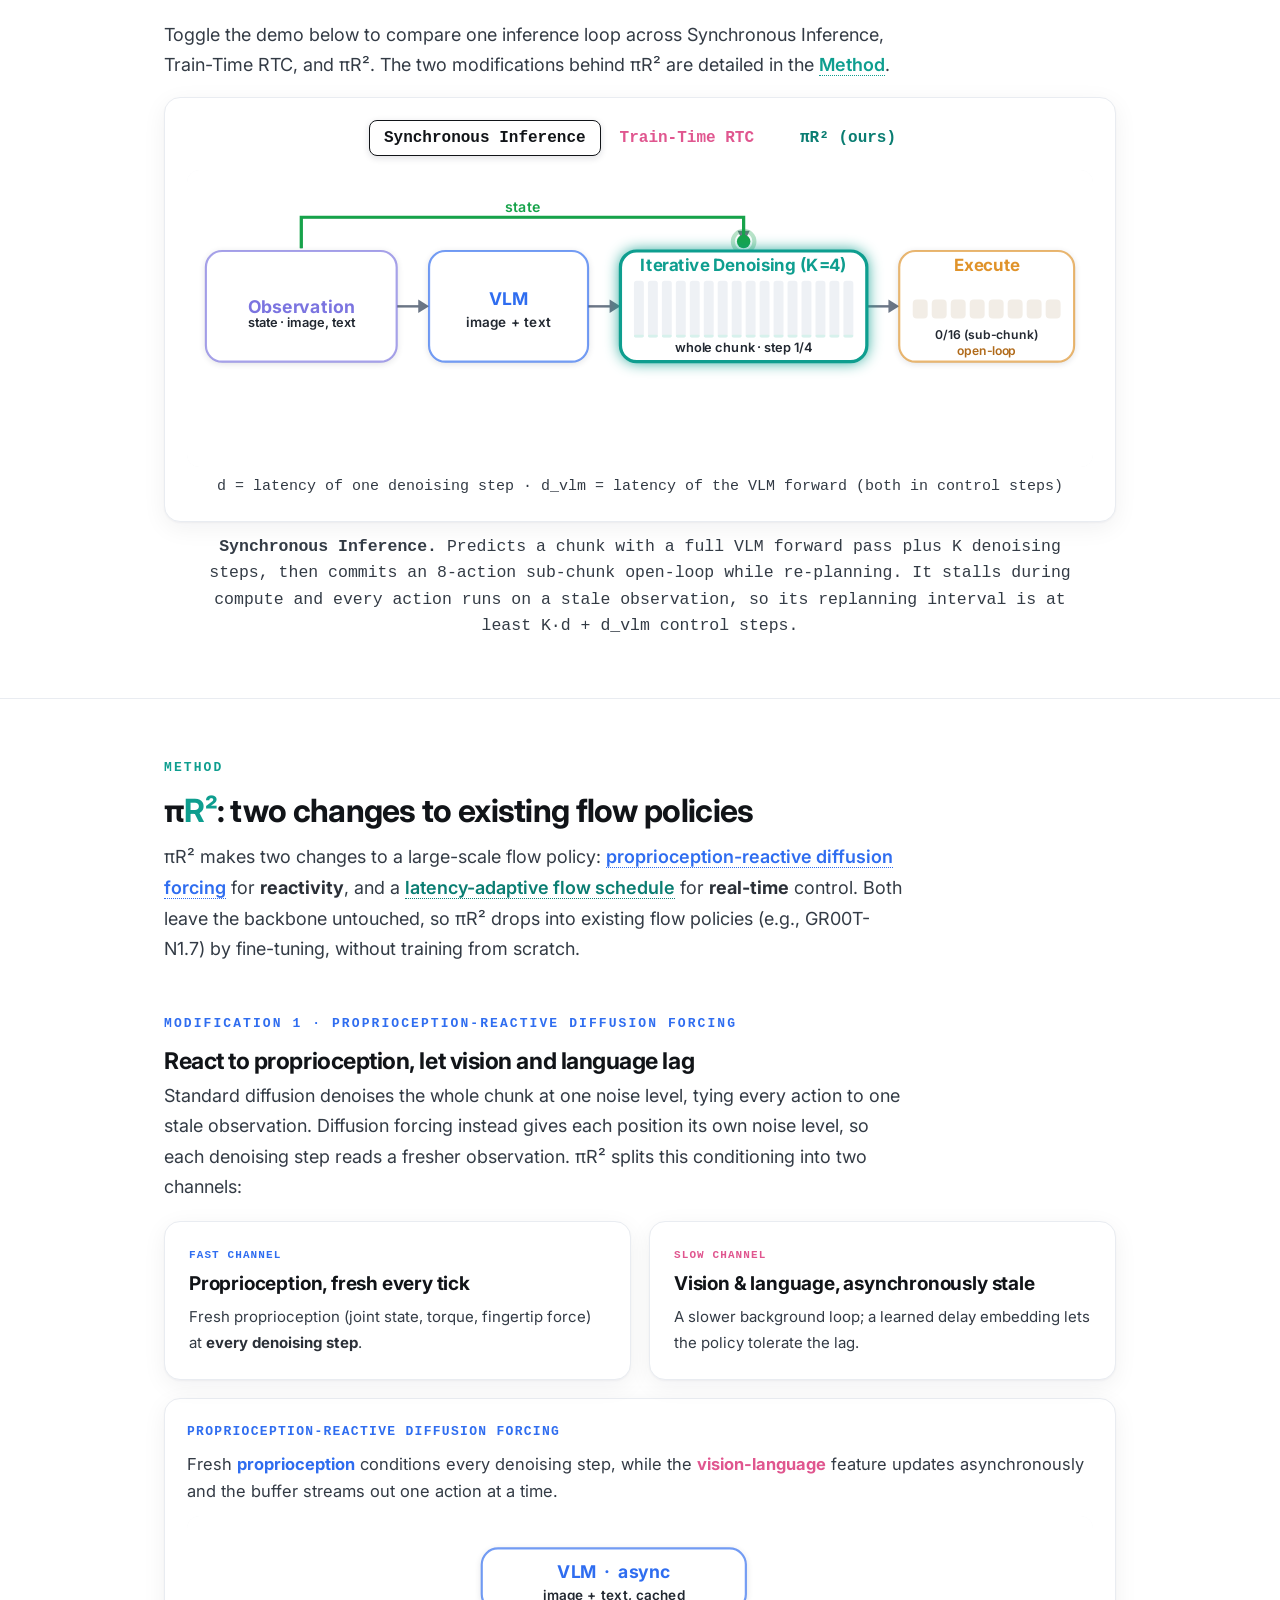
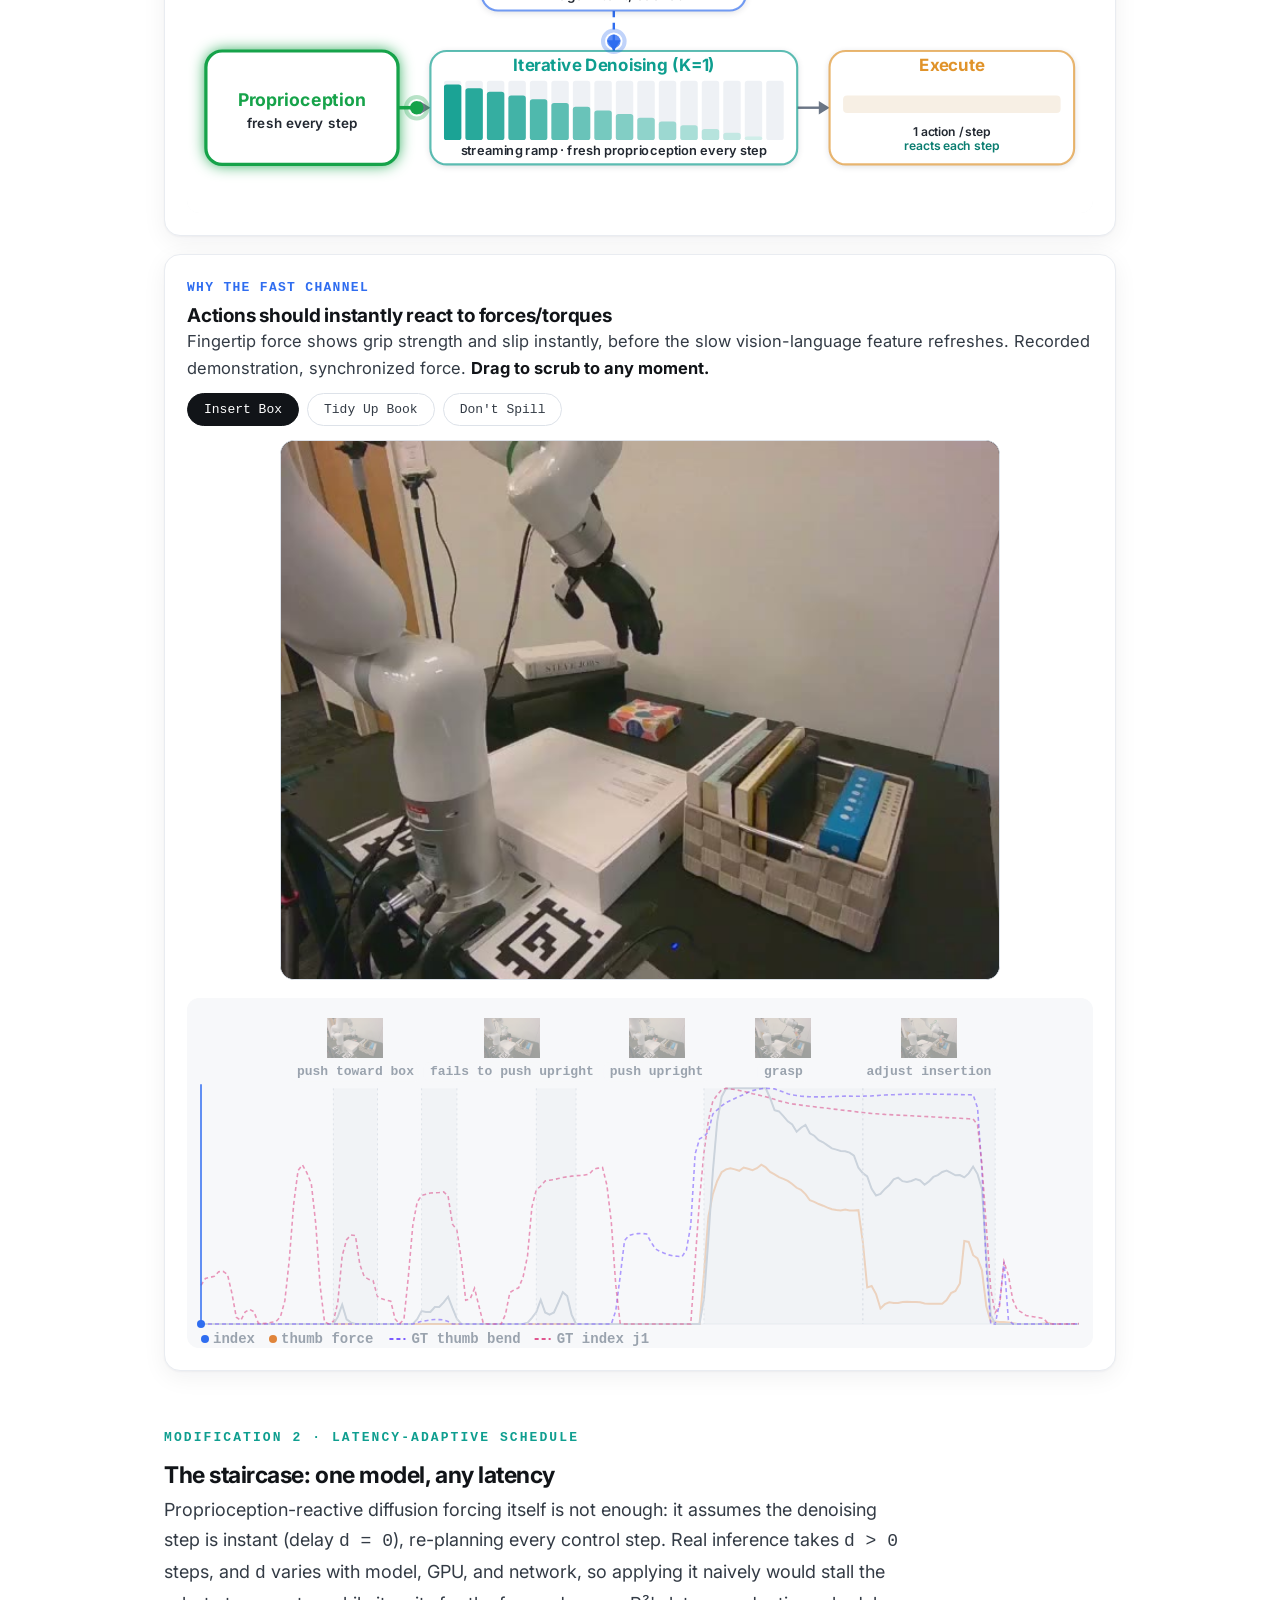
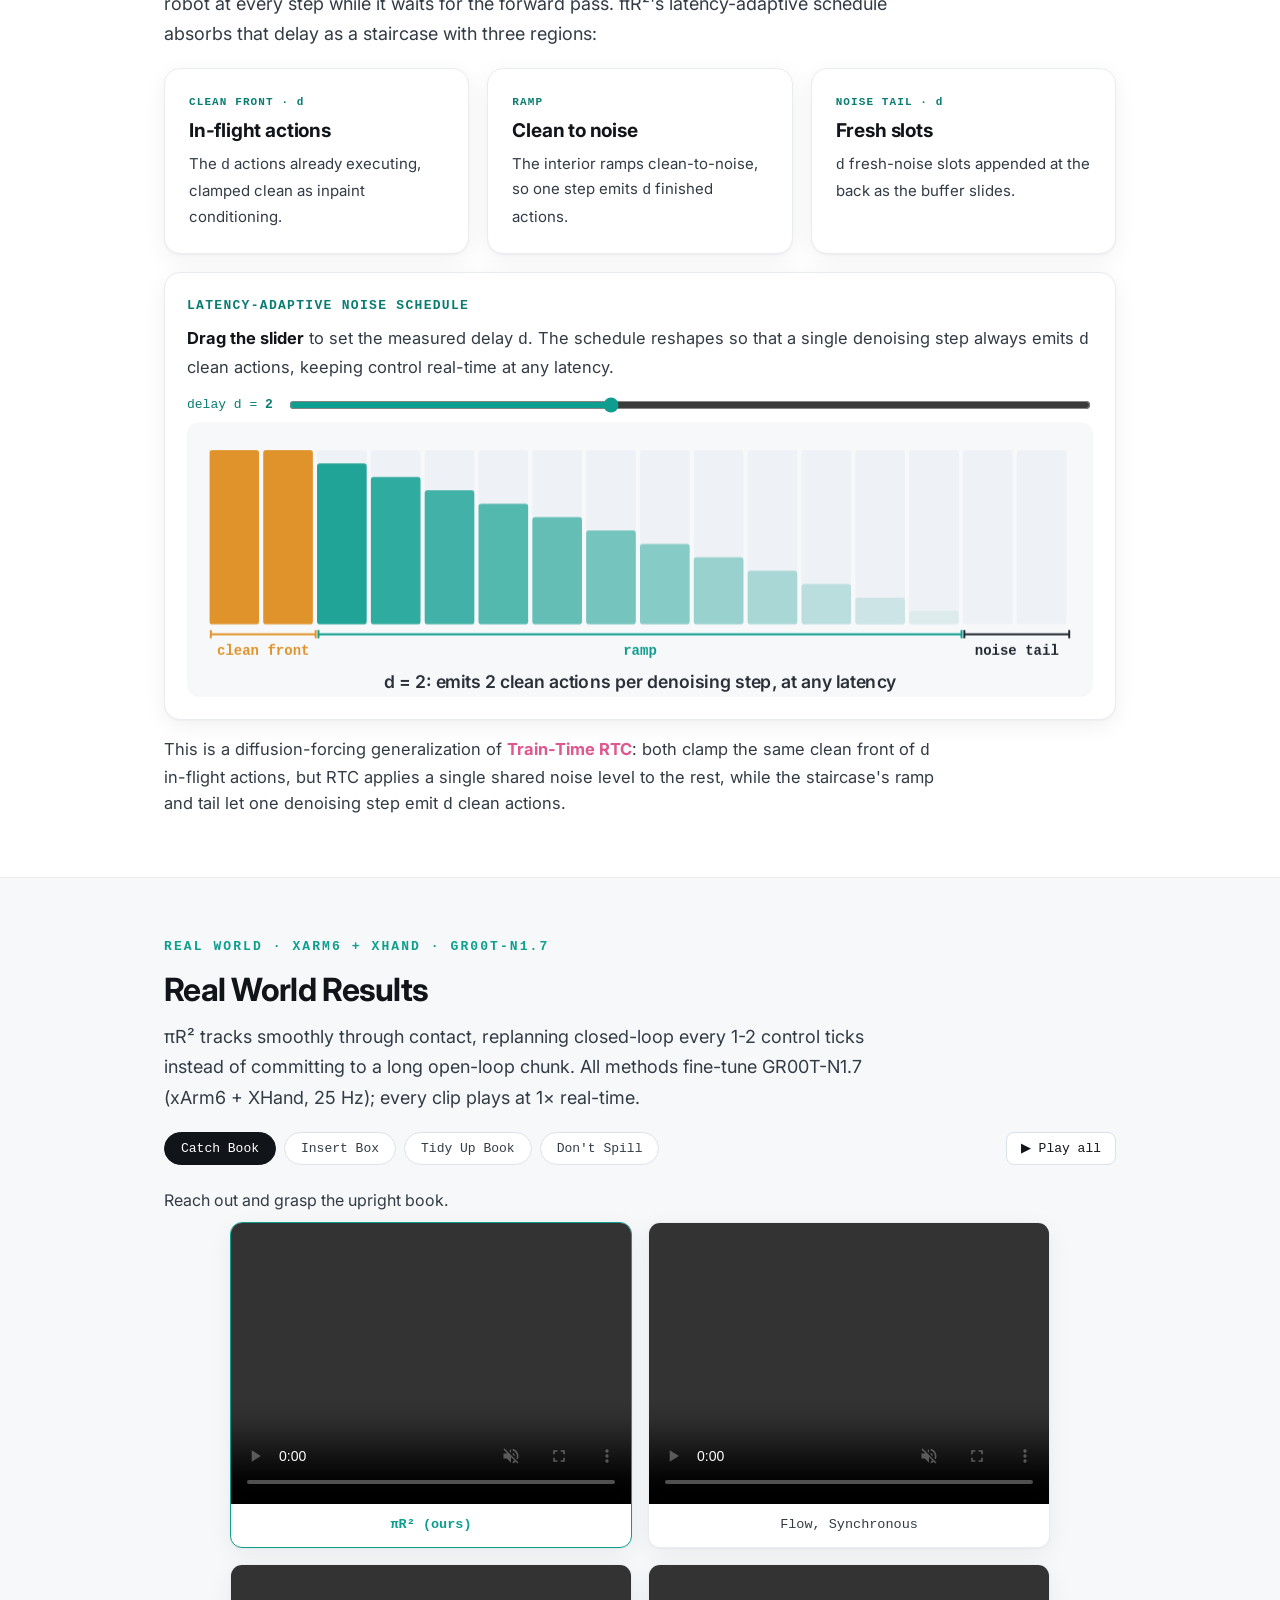
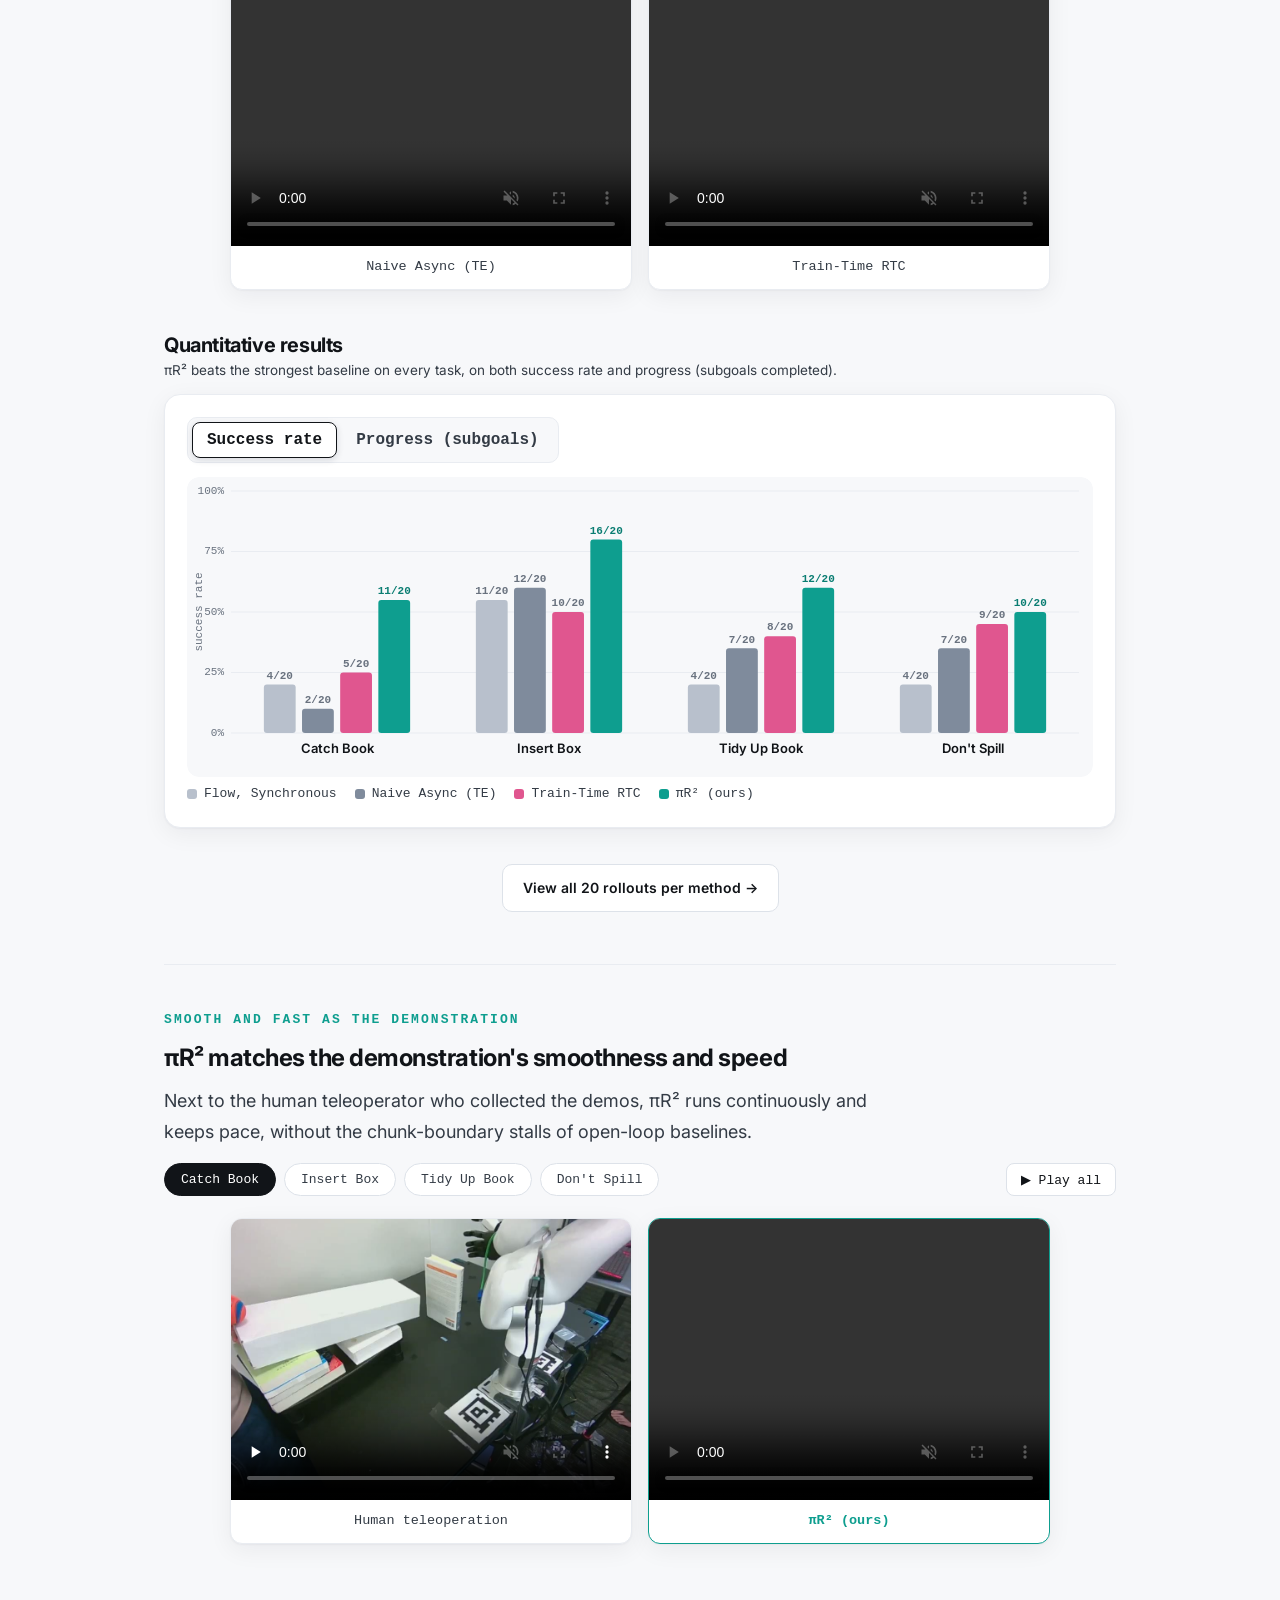
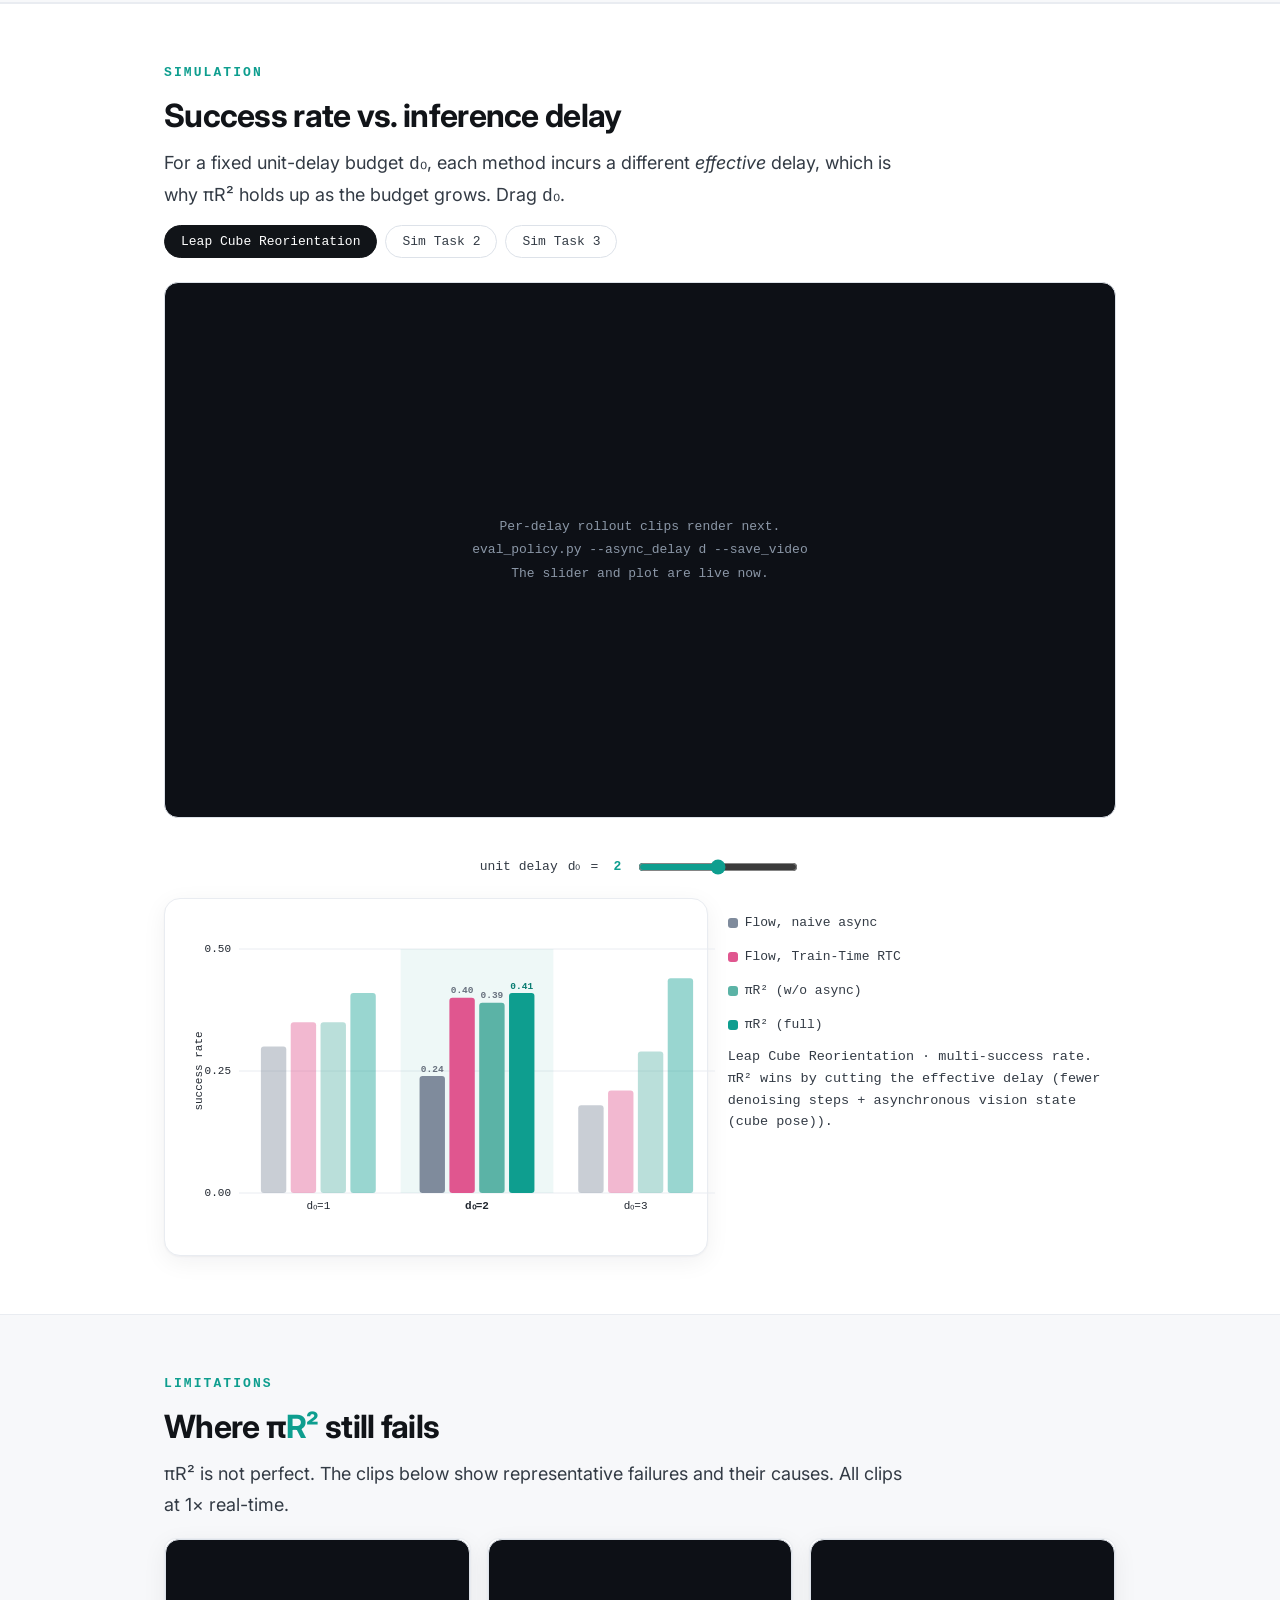
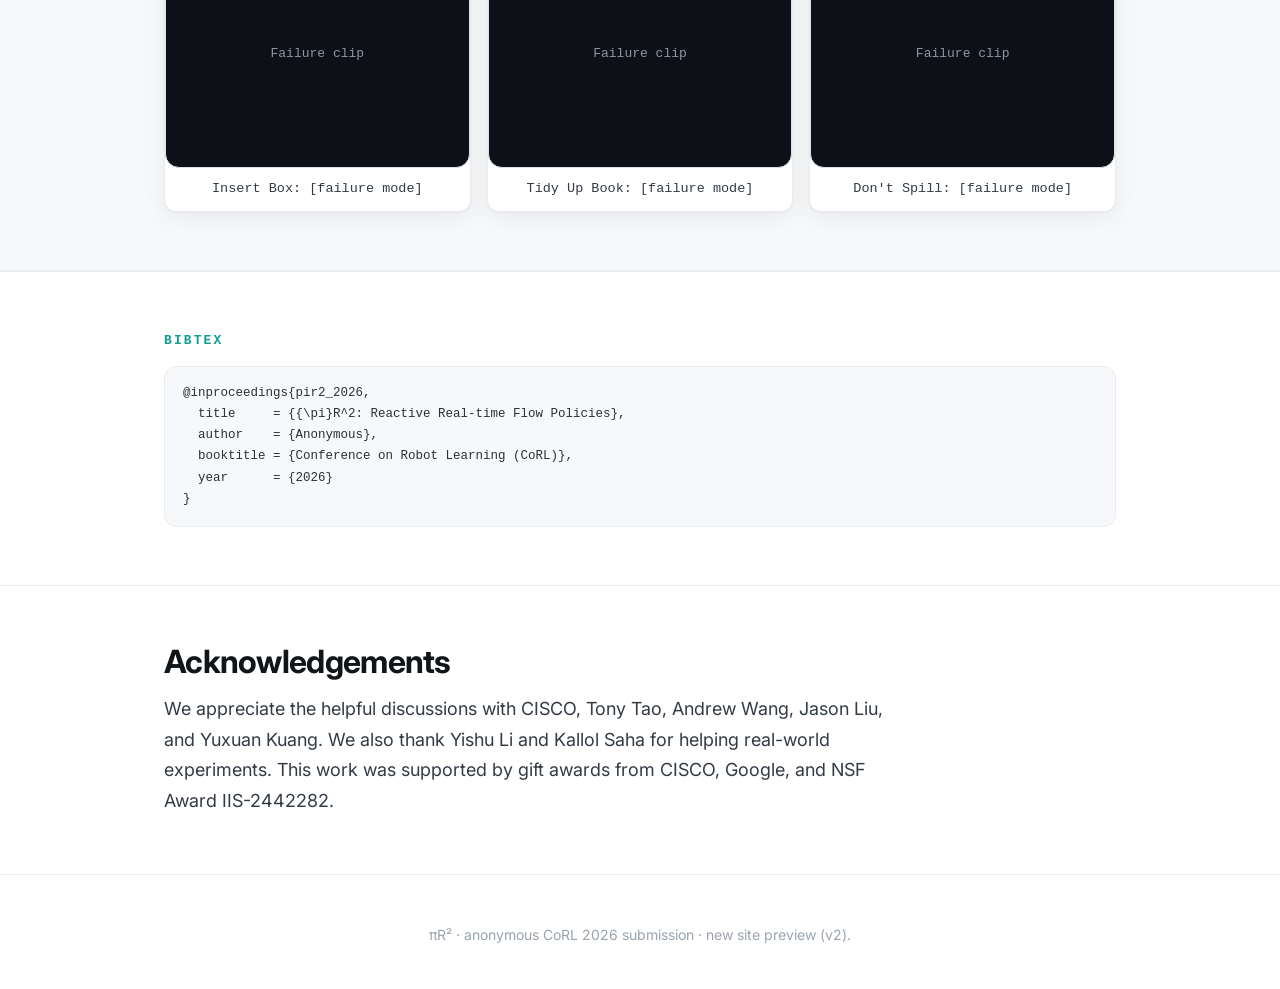
==== commit c2c98876: "Website update: catch-first task order, RTC demo hand-off, book ep10, mobile chart labels, flow-poli" ====
--- a/index.html
+++ b/index.html
@@ -45,10 +45,10 @@
   <div class="vidwrap" style="max-width:960px;margin:0 auto;aspect-ratio:16/9">
     <video id="teaser-reel" muted playsinline autoplay loop preload="auto" poster="static/videos/posters/teaser_init.jpg"><source src="static/videos/teaser_init.mp4" type="video/mp4"></video>
   </div>
-  <p class="lead" style="max-width:820px;margin:20px auto 0">πR² makes action-chunking VLAs <b style="color:var(--text)">reactive</b> and <b style="color:var(--text)">real-time</b> with <a href="#mod1" class="jump" style="color:var(--fast)">a fast proprioception channel</a>, <a href="#mod1" class="jump" style="color:var(--slow)">asynchronous vision and language</a>, and <a href="#mod2" class="jump" style="color:var(--accent-d)">a latency-adaptive flow schedule</a>.</p>
+  <p class="lead" style="max-width:820px;margin:20px auto 0">πR² makes large-scale, action-chunking flow policies (e.g., VLAs) <b style="color:var(--text)">reactive</b> and <b style="color:var(--text)">real-time</b> with <a href="#mod1" class="jump" style="color:var(--fast)">a fast proprioception channel</a>, <a href="#mod1" class="jump" style="color:var(--slow)">asynchronous vision and language</a>, and <a href="#mod2" class="jump" style="color:var(--accent-d)">a latency-adaptive flow schedule</a>.</p>
   <div class="stats">
-    <div class="stat"><div class="n">~4×</div><div class="l">faster than the base VLA</div></div>
-    <div class="stat"><div class="n">plug &amp; play</div><div class="l">fine-tune any pretrained VLA</div></div>
+    <div class="stat"><div class="n">~4×</div><div class="l">faster than the base policy</div></div>
+    <div class="stat"><div class="n">plug &amp; play</div><div class="l">fine-tune any flow policy</div></div>
     <div class="stat"><div class="n">+50%</div><div class="l">rel. success (real world)</div></div>
   </div>
 </div></section>
@@ -56,12 +56,12 @@
 <!-- PROBLEM -->
 <section id="problem"><div class="wrap">
   <p class="eyebrow">The problem</p>
-  <h2>VLAs lack reactivity and are slow</h2>
-  <p class="lead">A modern VLA rests on three ingredients: (1) it predicts actions in <b style="color:var(--text)">chunks</b>, (2) generates each chunk by <b style="color:var(--text)">iterative denoising</b>, and (3) leverages a <b style="color:var(--text)">large backbone</b> (i.e., VLM). These make replanning at every step too expensive, so the policy commits to a chunk and runs it open-loop, blind to the sensory input arriving mid-chunk. Two coupled limitations follow: <b style="color:var(--text)">reduced reactivity</b>, because a chunk plays open-loop while the next is computed, and <b style="color:var(--text)">increased latency</b>, because every action is based on stale observations.</p>
-  <p class="lead" style="margin-top:14px">Toggle the demo below to compare one inference loop across a standard VLA, Train-Time RTC, and πR². The two modifications behind πR² are detailed in the <a href="#method" class="jump" style="color:var(--accent)">Method</a>.</p>
+  <h2>Large-scale flow policies are slow, lacking reactivity</h2>
+  <p class="lead">A modern large-scale flow policy (e.g., VLAs) rests on three ingredients: (1) it predicts actions in <b style="color:var(--text)">chunks</b>, (2) generates each chunk by <b style="color:var(--text)">iterative denoising</b>, and (3) leverages a <b style="color:var(--text)">large backbone</b> (e.g., VLM). These make replanning at every step too expensive, so the policy commits to a chunk and runs it open-loop, blind to the sensory input arriving mid-chunk. Two coupled limitations follow: <b style="color:var(--text)">reduced reactivity</b>, because a chunk plays open-loop while the next is computed, and <b style="color:var(--text)">increased latency</b>, because every action is based on stale observations.</p>
+  <p class="lead" style="margin-top:14px">Toggle the demo below to compare one inference loop across Synchronous Inference, Train-Time RTC, and πR². The two modifications behind πR² are detailed in the <a href="#method" class="jump" style="color:var(--accent)">Method</a>.</p>
   <div class="panel" style="margin-top:16px">
     <div class="seg" id="flow-seg" style="margin-bottom:14px;justify-content:center;flex-wrap:wrap;width:100%;background:none;border:none;padding:0">
-      <button class="segbtn active" data-m="0">Standard VLA (sync inference)</button>
+      <button class="segbtn active" data-m="0">Synchronous Inference</button>
       <button class="segbtn" data-m="3" style="color:#e0568f">Train-Time RTC</button>
       <button class="segbtn" data-m="4" style="margin-left:12px;color:var(--accent-d);font-weight:700">πR² (ours)</button>
     </div>
@@ -74,8 +74,8 @@
 <!-- METHOD -->
 <section id="method"><div class="wrap">
   <p class="eyebrow">Method</p>
-  <h2>π<span style="color:var(--accent)">R²</span>: two changes to existing VLAs</h2>
-  <p class="lead">πR² makes two changes to a pretrained VLA: <a href="#mod1" class="jump" style="color:var(--fast)">proprioception-reactive diffusion forcing</a> for <b style="color:var(--text)">reactivity</b>, and a <a href="#mod2" class="jump" style="color:var(--accent-d)">latency-adaptive flow schedule</a> for <b style="color:var(--text)">real-time</b> control. Both leave the backbone untouched, so πR² drops into existing VLAs (GR00T-N1.7) by fine-tuning, without training from scratch.</p>
+  <h2>π<span style="color:var(--accent)">R²</span>: two changes to existing flow policies</h2>
+  <p class="lead">πR² makes two changes to a large-scale flow policy: <a href="#mod1" class="jump" style="color:var(--fast)">proprioception-reactive diffusion forcing</a> for <b style="color:var(--text)">reactivity</b>, and a <a href="#mod2" class="jump" style="color:var(--accent-d)">latency-adaptive flow schedule</a> for <b style="color:var(--text)">real-time</b> control. Both leave the backbone untouched, so πR² drops into existing flow policies (e.g., GR00T-N1.7) by fine-tuning, without training from scratch.</p>
 
   <p id="mod1" class="eyebrow" style="margin-top:48px;color:var(--fast);scroll-margin-top:70px">Modification 1 · proprioception-reactive diffusion forcing</p>
   <h3 style="font-size:23px;letter-spacing:-.02em;margin:0 0 6px">React to proprioception, let vision and language lag</h3>
@@ -138,15 +138,24 @@
   <p class="lead">πR² tracks smoothly through contact, replanning closed-loop every 1-2 control ticks instead of committing to a long open-loop chunk. All methods fine-tune GR00T-N1.7 (xArm6 + XHand, 25&nbsp;Hz); every clip plays at 1× real-time.</p>
 
   <div class="tabs" style="margin-top:18px">
-    <button class="tab active" data-tab="task" data-key="box">Insert Box</button>
+    <button class="tab active" data-tab="task" data-key="catch">Catch Book</button>
+    <button class="tab" data-tab="task" data-key="box">Insert Box</button>
     <button class="tab" data-tab="task" data-key="book">Tidy Up Book</button>
     <button class="tab" data-tab="task" data-key="spill">Don't Spill</button>
-    <button class="tab" data-tab="task" data-key="catch">Catch Book</button>
     <button class="btn-sm playall" data-group="task" style="margin-left:auto">▶ Play all</button>
 </div>
 
   <div data-tabgroup="task">
-    <div data-panel="task" data-key="box">
+    <div data-panel="task" data-key="catch">
+      <p class="taskdesc">Reach out and grasp the upright book.</p>
+      <div class="taskgrid">
+        <div class="vcell ours" data-task="catch" data-method="ours"><video preload="metadata" controls muted loop playsinline><source src="static/videos/catch_ours.mp4" type="video/mp4"></video><div class="lab">πR² (ours)</div></div>
+        <div class="vcell" data-task="catch" data-method="sync"><video preload="metadata" controls muted loop playsinline><source src="static/videos/catch_sync.mp4" type="video/mp4"></video><div class="lab">Flow, Synchronous</div></div>
+        <div class="vcell" data-task="catch" data-method="async"><video preload="metadata" controls muted loop playsinline><source src="static/videos/catch_async.mp4" type="video/mp4"></video><div class="lab">Naive Async (TE)</div></div>
+        <div class="vcell" data-task="catch" data-method="rtc"><video preload="metadata" controls muted loop playsinline><source src="static/videos/catch_rtc.mp4" type="video/mp4"></video><div class="lab">Train-Time RTC</div></div>
+      </div>
+    </div>
+    <div data-panel="task" data-key="box" style="display:none">
       <p class="taskdesc">Push the box upright, grasp it, and insert it into the basket.</p>
       <div class="taskgrid">
         <div class="vcell ours" data-task="box" data-method="ours"><video preload="metadata" controls muted loop playsinline><source src="static/videos/box_ours.mp4" type="video/mp4"></video><div class="lab">πR² (ours)</div></div>
@@ -173,15 +182,6 @@
         <div class="vcell" data-task="spill" data-method="rtc"><video preload="metadata" controls muted loop playsinline><source src="static/videos/spill_rtc.mp4" type="video/mp4"></video><div class="lab">Train-Time RTC</div></div>
       </div>
     </div>
-    <div data-panel="task" data-key="catch" style="display:none">
-      <p class="taskdesc">Reach out and grasp the upright book.</p>
-      <div class="taskgrid">
-        <div class="vcell ours" data-task="catch" data-method="ours"><video preload="metadata" controls muted loop playsinline><source src="static/videos/catch_ours.mp4" type="video/mp4"></video><div class="lab">πR² (ours)</div></div>
-        <div class="vcell" data-task="catch" data-method="sync"><video preload="metadata" controls muted loop playsinline><source src="static/videos/catch_sync.mp4" type="video/mp4"></video><div class="lab">Flow, Synchronous</div></div>
-        <div class="vcell" data-task="catch" data-method="async"><video preload="metadata" controls muted loop playsinline><source src="static/videos/catch_async.mp4" type="video/mp4"></video><div class="lab">Naive Async (TE)</div></div>
-        <div class="vcell" data-task="catch" data-method="rtc"><video preload="metadata" controls muted loop playsinline><source src="static/videos/catch_rtc.mp4" type="video/mp4"></video><div class="lab">Train-Time RTC</div></div>
-      </div>
-    </div>
   </div>
   <div style="margin-top:44px">
     <h3 style="font-size:20px;letter-spacing:-.02em;margin:0 0 4px">Quantitative results</h3>
@@ -210,14 +210,20 @@
     <h3 style="font-size:24px;letter-spacing:-.02em">πR² matches the demonstration's smoothness and speed</h3>
     <p class="lead" style="margin-bottom:6px">Next to the human teleoperator who collected the demos, πR² runs continuously and keeps pace, without the chunk-boundary stalls of open-loop baselines.</p>
     <div class="tabs" style="margin-top:16px">
-    <button class="tab active" data-tab="tele" data-key="box">Insert Box</button>
+    <button class="tab active" data-tab="tele" data-key="catch">Catch Book</button>
+    <button class="tab" data-tab="tele" data-key="box">Insert Box</button>
     <button class="tab" data-tab="tele" data-key="book">Tidy Up Book</button>
     <button class="tab" data-tab="tele" data-key="spill">Don't Spill</button>
-    <button class="tab" data-tab="tele" data-key="catch">Catch Book</button>
     <button class="btn-sm playall" data-group="tele" style="margin-left:auto">▶ Play all</button>
 </div>
     <div data-tabgroup="tele">
-      <div data-panel="tele" data-key="box">
+      <div data-panel="tele" data-key="catch">
+        <div class="taskgrid uniform">
+          <div class="vcell"><video preload="none" poster="static/videos/posters/teleop_catch.jpg" controls muted loop playsinline><source src="static/videos/teleop_catch.mp4" type="video/mp4"></video><div class="lab">Human teleoperation</div></div>
+          <div class="vcell ours" data-task="catch" data-method="ours"><video preload="metadata" controls muted loop playsinline><source src="static/videos/catch_ours_tele.mp4" type="video/mp4"></video><div class="lab">πR² (ours)</div></div>
+        </div>
+      </div>
+      <div data-panel="tele" data-key="box" style="display:none">
         <div class="taskgrid uniform">
           <div class="vcell"><video preload="none" poster="static/videos/posters/teleop_box.jpg" controls muted loop playsinline><source src="static/videos/teleop_box.mp4" type="video/mp4"></video><div class="lab">Human teleoperation</div></div>
           <div class="vcell ours" data-task="box" data-method="ours"><video preload="metadata" controls muted loop playsinline><source src="static/videos/box_ours.mp4" type="video/mp4"></video><div class="lab">πR² (ours)</div></div>
@@ -233,12 +239,6 @@
         <div class="taskgrid uniform">
           <div class="vcell"><video preload="none" poster="static/videos/posters/teleop_spill.jpg" controls muted loop playsinline><source src="static/videos/teleop_spill.mp4" type="video/mp4"></video><div class="lab">Human teleoperation</div></div>
           <div class="vcell ours" data-task="spill" data-method="ours"><video preload="metadata" controls muted loop playsinline><source src="static/videos/spill_ours.mp4" type="video/mp4"></video><div class="lab">πR² (ours)</div></div>
-        </div>
-      </div>
-      <div data-panel="tele" data-key="catch" style="display:none">
-        <div class="taskgrid uniform">
-          <div class="vcell"><video preload="none" poster="static/videos/posters/teleop_catch.jpg" controls muted loop playsinline><source src="static/videos/teleop_catch.mp4" type="video/mp4"></video><div class="lab">Human teleoperation</div></div>
-          <div class="vcell ours" data-task="catch" data-method="ours"><video preload="metadata" controls muted loop playsinline><source src="static/videos/catch_ours_tele.mp4" type="video/mp4"></video><div class="lab">πR² (ours)</div></div>
         </div>
       </div>
     </div>
@@ -308,7 +308,7 @@
 <!-- ACKNOWLEDGEMENTS -->
 <section id="ack"><div class="wrap">
   <h2>Acknowledgements</h2>
-  <p class="lead">We appreciate the helpful discussions with Tony Tao, Andrew Wang, Jason Liu, Yishu Li, Kallol Saha, and Yuxuan Kuang. This work was supported by gift awards from CISCO, Google, and NSF Award IIS-2442282.</p>
+  <p class="lead">We appreciate the helpful discussions with CISCO, Tony Tao, Andrew Wang, Jason Liu, and Yuxuan Kuang. We also thank Yishu Li and Kallol Saha for helping real-world experiments. This work was supported by gift awards from CISCO, Google, and NSF Award IIS-2442282.</p>
 </div></section>
 
 <footer><div class="wrap">
--- a/static/css/site.css
+++ b/static/css/site.css
@@ -27,7 +27,7 @@
 a{color:var(--accent);text-decoration:none}
 a:hover{color:var(--accent-d)}
 h1,h2,h3{color:var(--ink);line-height:1.12;letter-spacing:-.022em;font-weight:700;margin:0}
-h2{font-size:clamp(26px,3.4vw,36px)}
+h2{font-size:clamp(23px,3.0vw,32px)}
 h3{font-size:19px;letter-spacing:-.01em}
 section{padding:58px 0;border-top:1px solid var(--line)}
 section.alt{background:var(--bg-alt);border-top:1px solid var(--line);border-bottom:1px solid var(--line)}
@@ -162,6 +162,7 @@
 .vcell{position:relative}
 .vcell video{width:100%;display:block;background:#000}
 .taskgrid.uniform .vcell video{aspect-ratio:1536/1080;object-fit:cover}
+.taskgrid:not(.uniform) .vcell video{aspect-ratio:1536/1080}
 /* outcome shown only near clip end (.show added by JS) */
 .vcell.gate.show{border-width:3px}
 .vcell.gate.show.res-no{border-color:#ff4d63} .vcell.gate.show.res-ok{border-color:#16cdb5}
